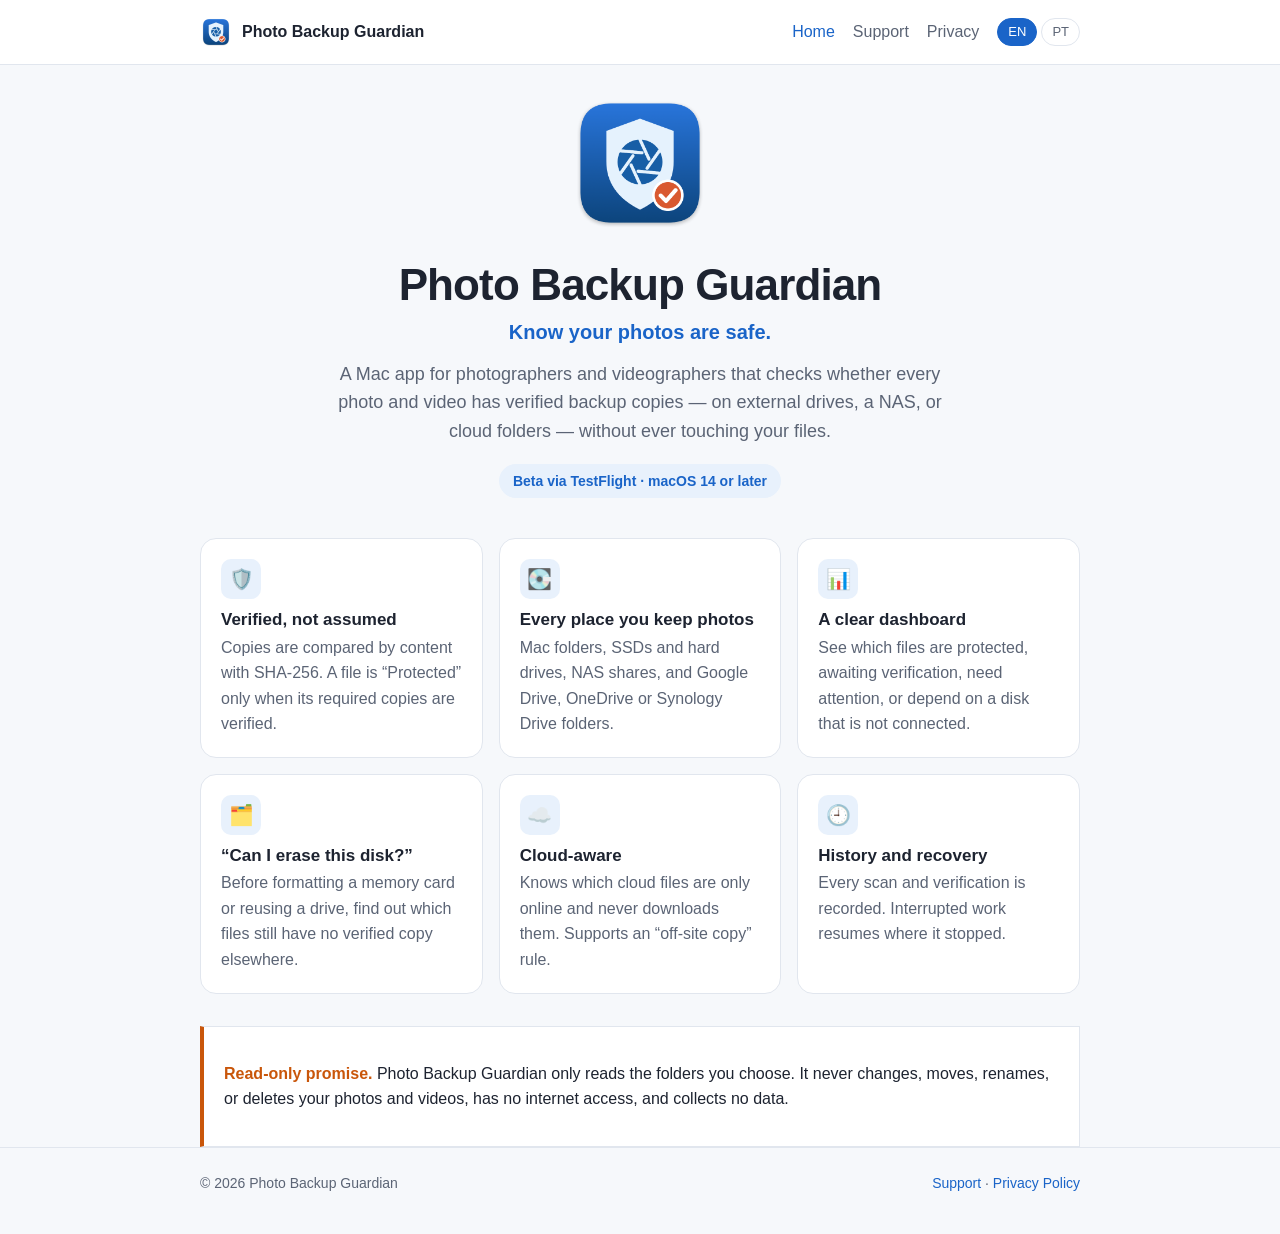
==== index.html @ a527421f "Add files via upload" ====
<!doctype html>
<html lang="en">
<head>
  <meta charset="utf-8">
  <meta name="viewport" content="width=device-width, initial-scale=1">
  <title>Photo Backup Guardian — Know your photos are safe</title>
  <meta name="description" content="A Mac app for photographers that checks whether every photo and video has verified backup copies. Read-only, private, no account.">
  <link rel="icon" type="image/png" href="favicon.png">
  <link rel="stylesheet" href="style.css">
  <script src="lang.js" defer></script>
</head>
<body>
  <header class="top">
    <div class="wrap nav">
      <a class="brand" href="index.html"><img src="icon.png" alt="">Photo Backup Guardian</a>
      <a class="link active" href="index.html"><span lang="en">Home</span><span lang="pt-BR">Início</span></a>
      <a class="link" href="support.html"><span lang="en">Support</span><span lang="pt-BR">Suporte</span></a>
      <a class="link" href="privacy.html"><span lang="en">Privacy</span><span lang="pt-BR">Privacidade</span></a>
      <div class="lang" aria-label="Language / Idioma">
        <button type="button" data-set-lang="en" aria-pressed="false">EN</button>
        <button type="button" data-set-lang="pt" aria-pressed="false">PT</button>
      </div>
    </div>
  </header>

  <main class="wrap">
    <section class="hero">
      <img src="icon.png" alt="Photo Backup Guardian icon">
      <h1>Photo Backup Guardian</h1>
      <p class="tagline" lang="en">Know your photos are safe.</p>
      <p class="tagline" lang="pt-BR">Saiba que suas fotos estão seguras.</p>
      <p class="lead" lang="en">A Mac app for photographers and videographers that checks whether every photo and video has verified backup copies — on external drives, a NAS, or cloud folders — without ever touching your files.</p>
      <p class="lead" lang="pt-BR">Um app para Mac, feito para fotógrafos e videomakers, que confere se cada foto e vídeo tem cópias de segurança verificadas — em discos externos, num NAS ou em pastas de nuvem — sem nunca mexer nos seus arquivos.</p>
      <span class="badge" lang="en">Beta via TestFlight · macOS 14 or later</span>
      <span class="badge" lang="pt-BR">Beta via TestFlight · macOS 14 ou mais recente</span>
    </section>

    <div class="grid">
      <div class="card">
        <div class="icon" aria-hidden="true">🛡️</div>
        <h3 lang="en">Verified, not assumed</h3>
        <h3 lang="pt-BR">Verificado, não suposto</h3>
        <p lang="en">Copies are compared by content with SHA-256. A file is “Protected” only when its required copies are verified.</p>
        <p lang="pt-BR">As cópias são comparadas pelo conteúdo, com SHA-256. Um arquivo só fica “Protegido” quando as cópias exigidas foram verificadas.</p>
      </div>
      <div class="card">
        <div class="icon" aria-hidden="true">💽</div>
        <h3 lang="en">Every place you keep photos</h3>
        <h3 lang="pt-BR">Todos os lugares das suas fotos</h3>
        <p lang="en">Mac folders, SSDs and hard drives, NAS shares, and Google Drive, OneDrive or Synology Drive folders.</p>
        <p lang="pt-BR">Pastas do Mac, SSDs e HDs, compartilhamentos de NAS e pastas do Google Drive, OneDrive ou Synology Drive.</p>
      </div>
      <div class="card">
        <div class="icon" aria-hidden="true">📊</div>
        <h3 lang="en">A clear dashboard</h3>
        <h3 lang="pt-BR">Um painel claro</h3>
        <p lang="en">See which files are protected, awaiting verification, need attention, or depend on a disk that is not connected.</p>
        <p lang="pt-BR">Veja quais arquivos estão protegidos, aguardando verificação, pedindo atenção ou dependendo de um disco desconectado.</p>
      </div>
      <div class="card">
        <div class="icon" aria-hidden="true">🗂️</div>
        <h3 lang="en">“Can I erase this disk?”</h3>
        <h3 lang="pt-BR">“Posso apagar este disco?”</h3>
        <p lang="en">Before formatting a memory card or reusing a drive, find out which files still have no verified copy elsewhere.</p>
        <p lang="pt-BR">Antes de formatar um cartão ou reaproveitar um disco, descubra quais arquivos ainda não têm cópia verificada em outro lugar.</p>
      </div>
      <div class="card">
        <div class="icon" aria-hidden="true">☁️</div>
        <h3 lang="en">Cloud-aware</h3>
        <h3 lang="pt-BR">Atento à nuvem</h3>
        <p lang="en">Knows which cloud files are only online and never downloads them. Supports an “off-site copy” rule.</p>
        <p lang="pt-BR">Sabe quais arquivos da nuvem estão só online e nunca os baixa. Suporta a regra de “cópia fora de casa”.</p>
      </div>
      <div class="card">
        <div class="icon" aria-hidden="true">🕘</div>
        <h3 lang="en">History and recovery</h3>
        <h3 lang="pt-BR">Histórico e recuperação</h3>
        <p lang="en">Every scan and verification is recorded. Interrupted work resumes where it stopped.</p>
        <p lang="pt-BR">Cada scan e verificação fica registrado. O que foi interrompido continua de onde parou.</p>
      </div>
    </div>

    <div class="promise">
      <p lang="en"><strong>Read-only promise.</strong> Photo Backup Guardian only reads the folders you choose. It never changes, moves, renames, or deletes your photos and videos, has no internet access, and collects no data.</p>
      <p lang="pt-BR"><strong>Promessa de somente leitura.</strong> O Photo Backup Guardian só lê as pastas que você escolhe. Ele nunca altera, move, renomeia ou apaga suas fotos e vídeos, não tem acesso à internet e não coleta dados.</p>
    </div>
  </main>

  <footer>
    <div class="wrap">
      <span>© 2026 Photo Backup Guardian</span>
      <span><a href="support.html"><span lang="en">Support</span><span lang="pt-BR">Suporte</span></a> · <a href="privacy.html"><span lang="en">Privacy Policy</span><span lang="pt-BR">Política de Privacidade</span></a></span>
    </div>
  </footer>
</body>
</html>
---- style.css ----
/* Photo Backup Guardian — páginas públicas (GitHub Pages). Azul principal, laranja para destaque. */
:root {
  --blue: #1a64c8;
  --blue-dark: #0c447c;
  --orange: #c9560a;
  --bg: #f6f8fb;
  --surface: #ffffff;
  --text: #1d2330;
  --muted: #5b6475;
  --border: #e1e6ee;
  --tint: #e8f1fc;
}
@media (prefers-color-scheme: dark) {
  :root {
    --blue: #4c9af0;
    --blue-dark: #9cc6f7;
    --orange: #f5964a;
    --bg: #12161d;
    --surface: #1b212b;
    --text: #e8ecf2;
    --muted: #9aa4b5;
    --border: #2b3340;
    --tint: #1d2c40;
  }
}
* { box-sizing: border-box; }
html { -webkit-text-size-adjust: 100%; }
body {
  margin: 0;
  font-family: -apple-system, BlinkMacSystemFont, "SF Pro Text", "Helvetica Neue", Arial, sans-serif;
  background: var(--bg);
  color: var(--text);
  line-height: 1.6;
}
a { color: var(--blue); text-decoration: none; }
a:hover { text-decoration: underline; }

header.top {
  background: var(--surface);
  border-bottom: 1px solid var(--border);
}
.wrap { max-width: 920px; margin: 0 auto; padding: 0 20px; }
.nav { display: flex; align-items: center; gap: 18px; min-height: 64px; flex-wrap: wrap; }
.brand { display: flex; align-items: center; gap: 10px; font-weight: 700; color: var(--text); margin-right: auto; }
.brand img { width: 32px; height: 32px; }
.nav a.link { color: var(--muted); font-weight: 500; }
.nav a.link.active { color: var(--blue); }
.lang { display: flex; gap: 4px; }
.lang button {
  border: 1px solid var(--border); background: var(--surface); color: var(--muted);
  border-radius: 999px; padding: 3px 10px; font: inherit; font-size: 13px; cursor: pointer;
}
.lang button[aria-pressed="true"] { background: var(--blue); border-color: var(--blue); color: #fff; }

main { padding: 40px 0 56px; }
.hero { text-align: center; padding: 24px 0 8px; }
.hero img { width: 148px; height: 148px; }
.hero h1 { font-size: clamp(30px, 5vw, 44px); margin: 12px 0 4px; letter-spacing: -0.02em; }
.tagline { color: var(--blue); font-size: 20px; font-weight: 600; margin: 0 0 12px; }
.lead { color: var(--muted); font-size: 18px; max-width: 640px; margin: 0 auto; }
.badge {
  display: inline-block; margin-top: 18px; padding: 6px 14px; border-radius: 999px;
  background: var(--tint); color: var(--blue); font-weight: 600; font-size: 14px;
}

h1, h2, h3 { line-height: 1.25; }
h1.page { font-size: 34px; margin: 0 0 6px; letter-spacing: -0.01em; }
.updated { color: var(--muted); margin: 0 0 28px; }
h2 { font-size: 22px; margin: 36px 0 10px; }
h3 { font-size: 17px; margin: 0 0 4px; }

.grid { display: grid; grid-template-columns: repeat(auto-fit, minmax(240px, 1fr)); gap: 16px; margin-top: 32px; }
.card {
  background: var(--surface); border: 1px solid var(--border); border-radius: 16px; padding: 20px;
}
.card .icon {
  width: 40px; height: 40px; border-radius: 10px; background: var(--tint); color: var(--blue);
  display: flex; align-items: center; justify-content: center; font-size: 20px; margin-bottom: 10px;
}
.card p { margin: 0; color: var(--muted); }

.promise {
  margin-top: 32px; background: var(--surface); border: 1px solid var(--border); border-left: 4px solid var(--orange);
  border-radius: 0; padding: 18px 20px;
}
.promise strong { color: var(--orange); }

.faq details {
  background: var(--surface); border: 1px solid var(--border); border-radius: 12px;
  padding: 14px 18px; margin: 10px 0;
}
.faq summary { cursor: pointer; font-weight: 600; }
.faq details p { color: var(--muted); margin: 10px 0 0; }

.content ul { padding-left: 20px; }
.content li { margin: 6px 0; }
.content p, .content li { color: var(--text); }
.note { color: var(--muted); font-size: 15px; }
.contact {
  background: var(--tint); border-radius: 16px; padding: 20px; margin-top: 24px;
}
code { background: var(--tint); padding: 1px 6px; border-radius: 6px; font-size: 0.92em; }

footer {
  border-top: 1px solid var(--border); color: var(--muted); font-size: 14px; padding: 24px 0 40px;
}
footer .wrap { display: flex; gap: 16px; flex-wrap: wrap; justify-content: space-between; }

/* Idioma: sem JavaScript, os dois aparecem; com JavaScript, só o escolhido. */
body.lang-en [lang="pt-BR"], body.lang-pt [lang="en"] { display: none !important; }
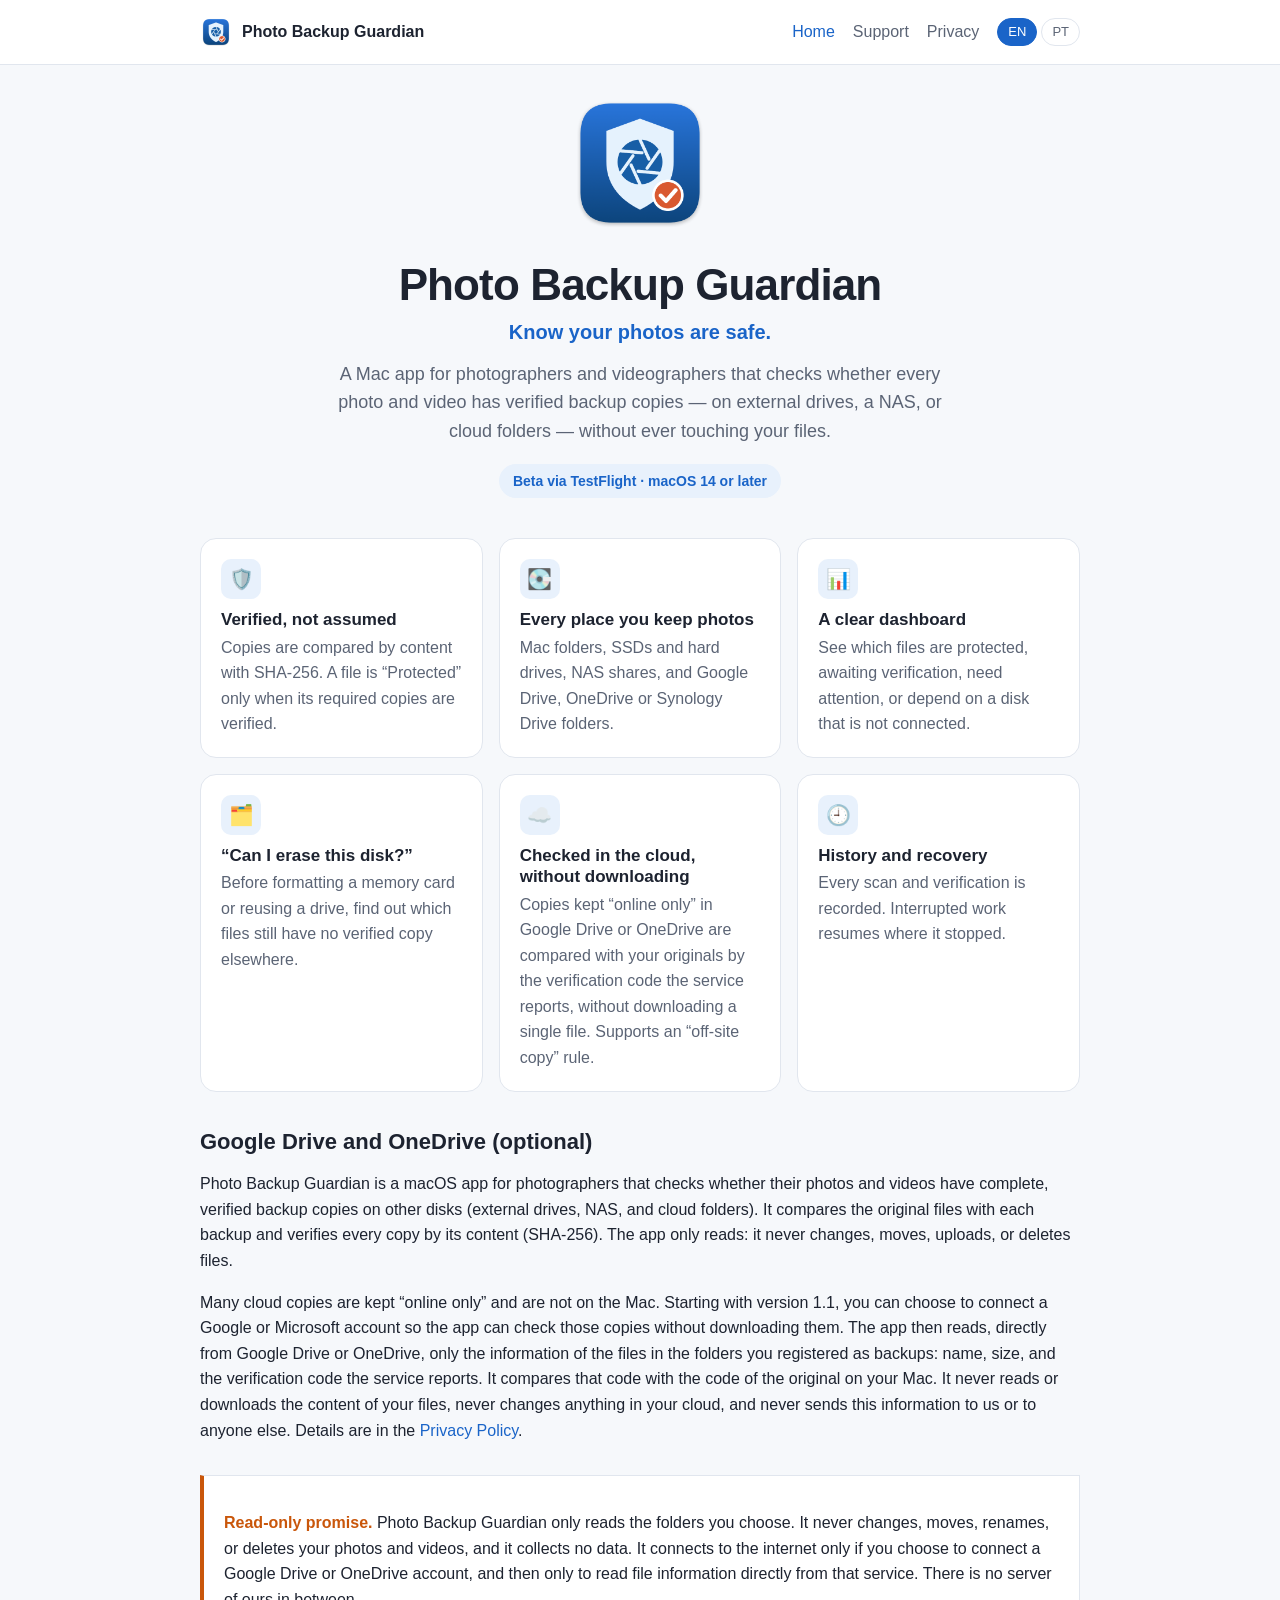
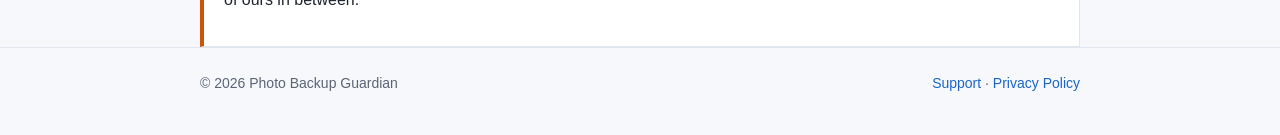
==== commit 74478ccf: "Add files via upload" ====
--- a/index.html
+++ b/index.html
@@ -4,7 +4,7 @@
   <meta charset="utf-8">
   <meta name="viewport" content="width=device-width, initial-scale=1">
   <title>Photo Backup Guardian — Know your photos are safe</title>
-  <meta name="description" content="A Mac app for photographers that checks whether every photo and video has verified backup copies. Read-only, private, no account.">
+  <meta name="description" content="A Mac app for photographers that checks whether every photo and video has verified backup copies on external drives, NAS, and cloud folders. Read-only and private.">
   <link rel="icon" type="image/png" href="favicon.png">
   <link rel="stylesheet" href="style.css">
   <script src="lang.js" defer></script>
@@ -66,10 +66,10 @@
       </div>
       <div class="card">
         <div class="icon" aria-hidden="true">☁️</div>
-        <h3 lang="en">Cloud-aware</h3>
-        <h3 lang="pt-BR">Atento à nuvem</h3>
-        <p lang="en">Knows which cloud files are only online and never downloads them. Supports an “off-site copy” rule.</p>
-        <p lang="pt-BR">Sabe quais arquivos da nuvem estão só online e nunca os baixa. Suporta a regra de “cópia fora de casa”.</p>
+        <h3 lang="en">Checked in the cloud, without downloading</h3>
+        <h3 lang="pt-BR">Conferido pela nuvem, sem baixar</h3>
+        <p lang="en">Copies kept “online only” in Google Drive or OneDrive are compared with your originals by the verification code the service reports, without downloading a single file. Supports an “off-site copy” rule.</p>
+        <p lang="pt-BR">Cópias “só online” no Google Drive ou no OneDrive são comparadas com os originais pelo código de verificação informado pelo serviço, sem baixar nenhum arquivo. Suporta a regra de “cópia fora de casa”.</p>
       </div>
       <div class="card">
         <div class="icon" aria-hidden="true">🕘</div>
@@ -80,9 +80,18 @@
       </div>
     </div>
 
+    <section class="about">
+      <h2 lang="en">Google Drive and OneDrive (optional)</h2>
+      <h2 lang="pt-BR">Google Drive e OneDrive (opcional)</h2>
+      <p lang="en">Photo Backup Guardian is a macOS app for photographers that checks whether their photos and videos have complete, verified backup copies on other disks (external drives, NAS, and cloud folders). It compares the original files with each backup and verifies every copy by its content (SHA-256). The app only reads: it never changes, moves, uploads, or deletes files.</p>
+      <p lang="pt-BR">O Photo Backup Guardian é um app para macOS, feito para fotógrafos, que confere se as fotos e os vídeos têm cópias de segurança completas e verificadas em outros discos (discos externos, NAS e pastas de nuvem). Ele compara os arquivos originais com cada cópia e verifica cada cópia pelo conteúdo (SHA-256). O app só lê: nunca altera, move, envia ou apaga arquivos.</p>
+      <p lang="en">Many cloud copies are kept “online only” and are not on the Mac. Starting with version 1.1, you can choose to connect a Google or Microsoft account so the app can check those copies without downloading them. The app then reads, directly from Google Drive or OneDrive, only the information of the files in the folders you registered as backups: name, size, and the verification code the service reports. It compares that code with the code of the original on your Mac. It never reads or downloads the content of your files, never changes anything in your cloud, and never sends this information to us or to anyone else. Details are in the <a href="privacy.html">Privacy Policy</a>.</p>
+      <p lang="pt-BR">Muitas cópias na nuvem ficam “só online” e não estão no Mac. A partir da versão 1.1, você pode escolher conectar uma conta Google ou Microsoft para o app conferir essas cópias sem baixá-las. O app então lê, direto do Google Drive ou do OneDrive, só as informações dos arquivos das pastas que você cadastrou como cópias: nome, tamanho e o código de verificação informado pelo serviço. Ele compara esse código com o do original no seu Mac. Nunca lê nem baixa o conteúdo dos seus arquivos, nunca altera nada na sua nuvem e nunca envia essas informações para nós nem para ninguém. Os detalhes estão na <a href="privacy.html">Política de Privacidade</a>.</p>
+    </section>
+
     <div class="promise">
-      <p lang="en"><strong>Read-only promise.</strong> Photo Backup Guardian only reads the folders you choose. It never changes, moves, renames, or deletes your photos and videos, has no internet access, and collects no data.</p>
-      <p lang="pt-BR"><strong>Promessa de somente leitura.</strong> O Photo Backup Guardian só lê as pastas que você escolhe. Ele nunca altera, move, renomeia ou apaga suas fotos e vídeos, não tem acesso à internet e não coleta dados.</p>
+      <p lang="en"><strong>Read-only promise.</strong> Photo Backup Guardian only reads the folders you choose. It never changes, moves, renames, or deletes your photos and videos, and it collects no data. It connects to the internet only if you choose to connect a Google Drive or OneDrive account, and then only to read file information directly from that service. There is no server of ours in between.</p>
+      <p lang="pt-BR"><strong>Promessa de somente leitura.</strong> O Photo Backup Guardian só lê as pastas que você escolhe. Ele nunca altera, move, renomeia ou apaga suas fotos e vídeos, e não coleta dados. Ele só se conecta à internet se você escolher conectar uma conta do Google Drive ou do OneDrive, e apenas para ler as informações dos arquivos direto desse serviço. Não existe nenhum servidor nosso no meio.</p>
     </div>
   </main>
 
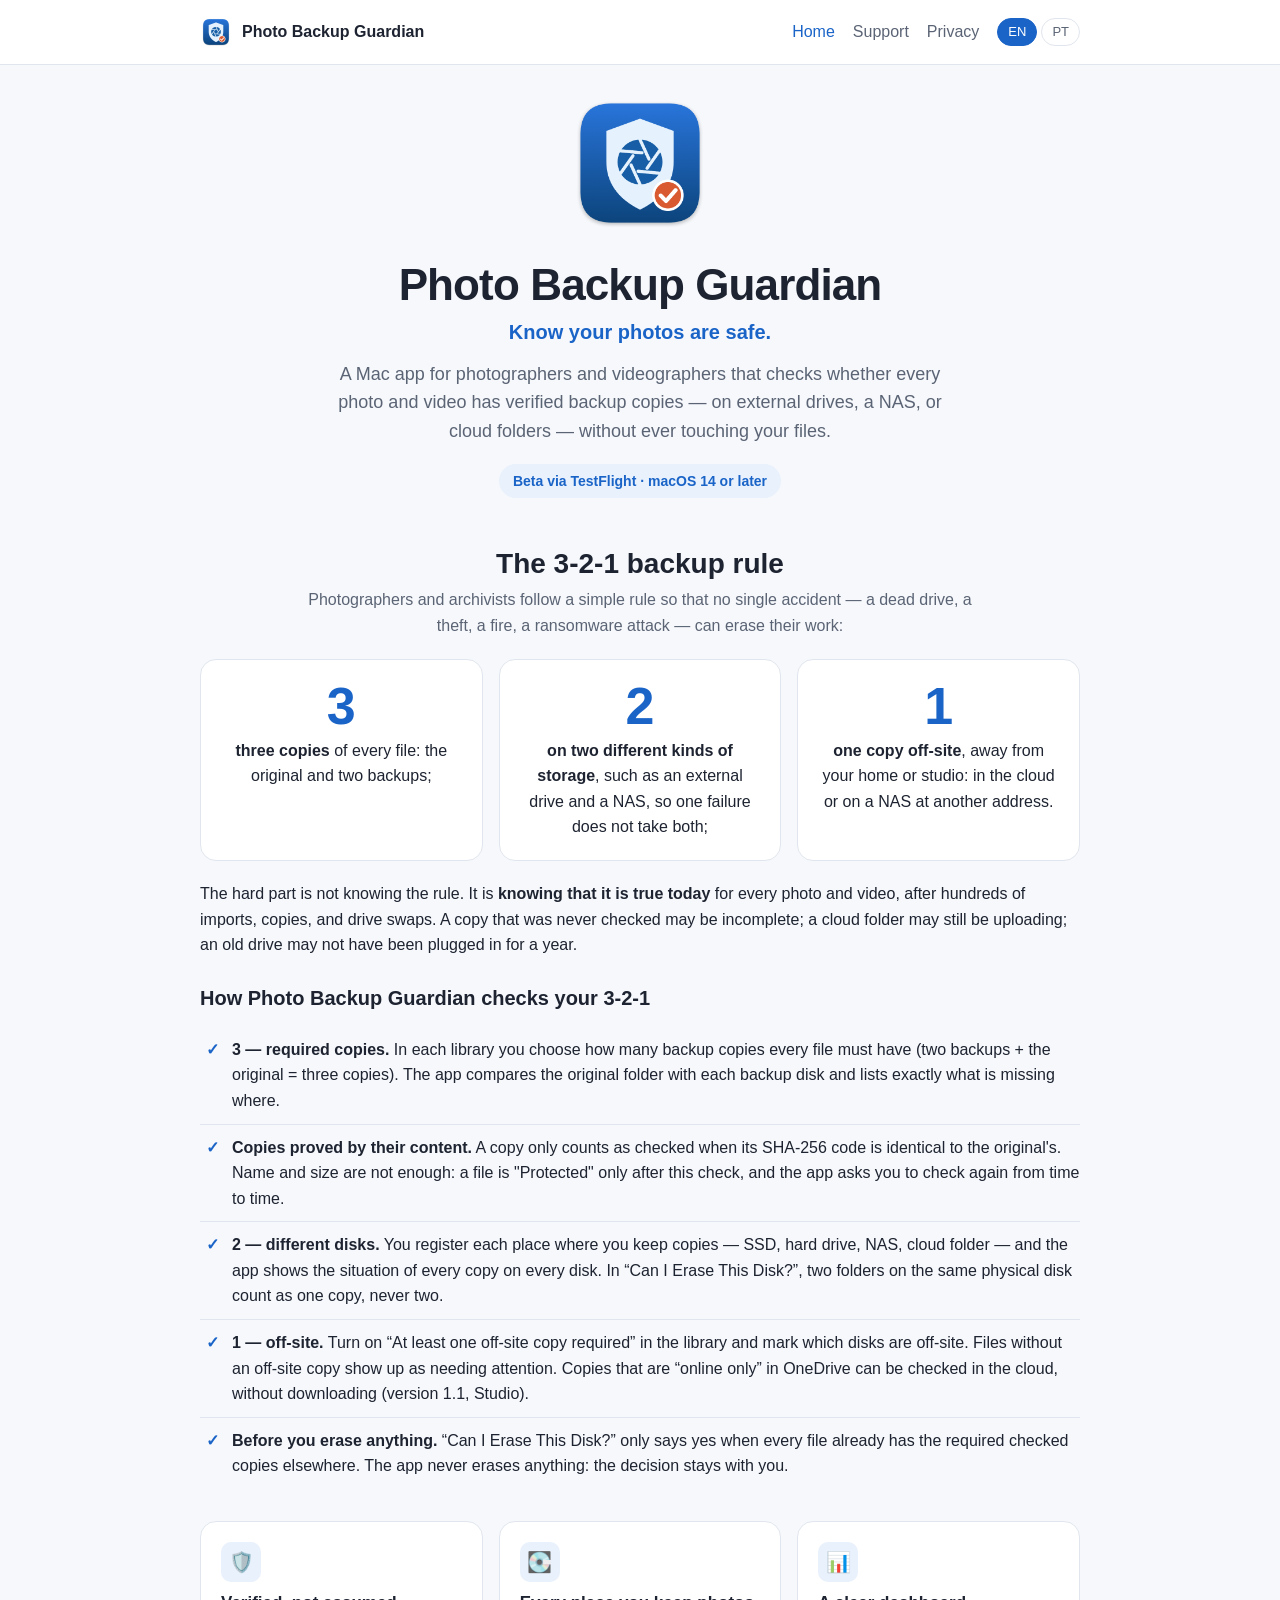
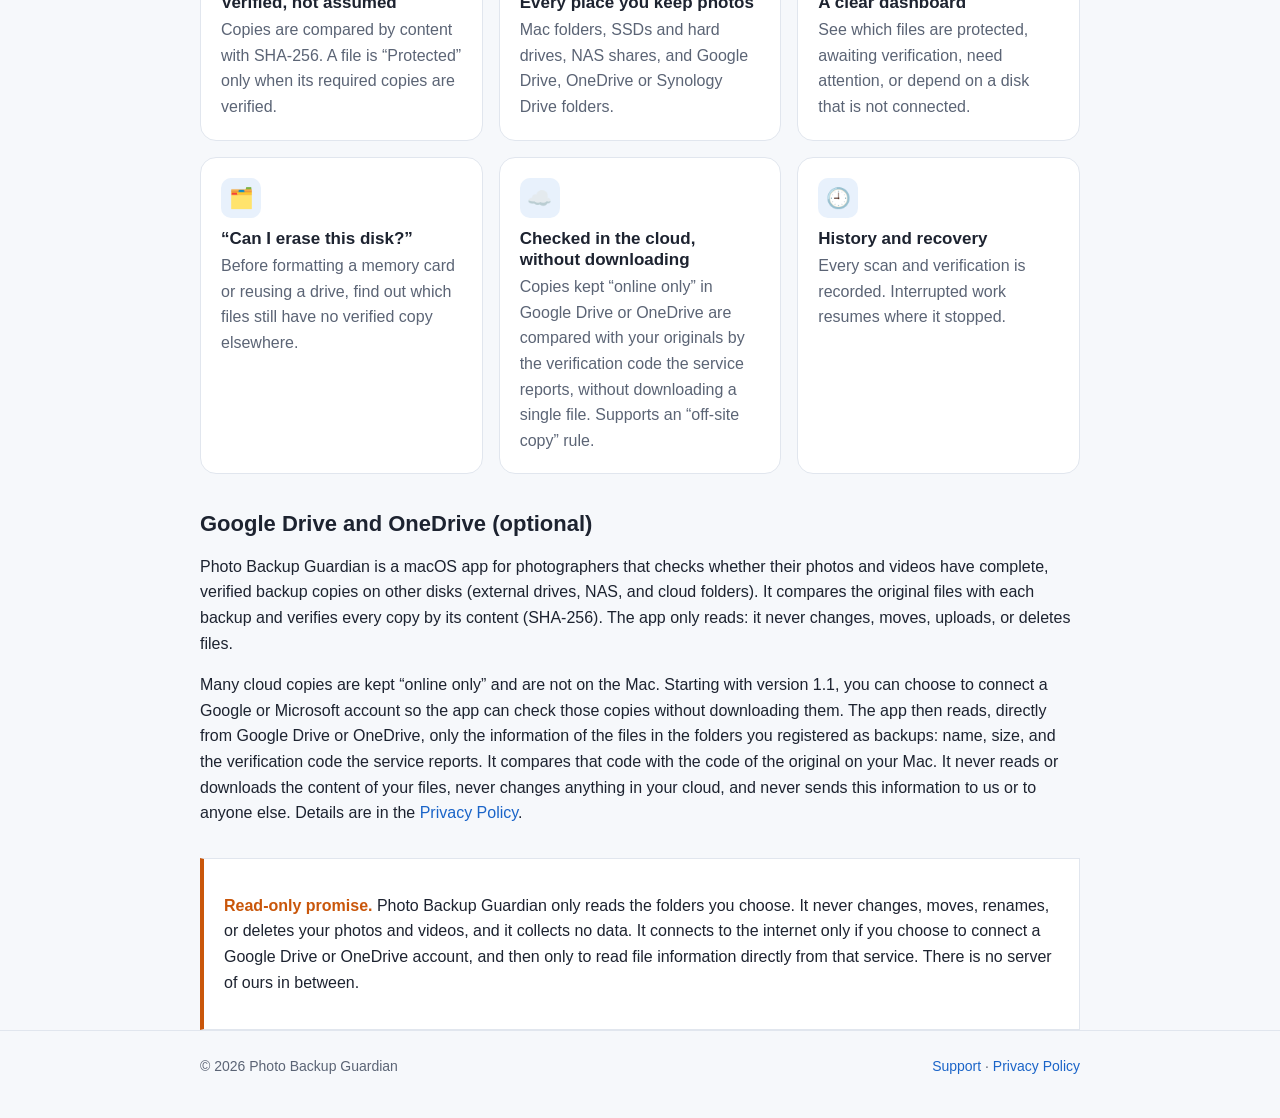
==== commit 7e77a11b: "Add files via upload" ====
--- a/index.html
+++ b/index.html
@@ -33,6 +33,49 @@
       <p class="lead" lang="pt-BR">Um app para Mac, feito para fotógrafos e videomakers, que confere se cada foto e vídeo tem cópias de segurança verificadas — em discos externos, num NAS ou em pastas de nuvem — sem nunca mexer nos seus arquivos.</p>
       <span class="badge" lang="en">Beta via TestFlight · macOS 14 or later</span>
       <span class="badge" lang="pt-BR">Beta via TestFlight · macOS 14 ou mais recente</span>
+    </section>
+
+    <section class="rule">
+      <h2 lang="en">The 3-2-1 backup rule</h2>
+      <h2 lang="pt-BR">A regra de backup 3-2-1</h2>
+      <p class="intro" lang="en">Photographers and archivists follow a simple rule so that no single accident — a dead drive, a theft, a fire, a ransomware attack — can erase their work:</p>
+      <p class="intro" lang="pt-BR">Fotógrafos e arquivistas seguem uma regra simples para que nenhum acidente sozinho — um disco que pifa, um roubo, um incêndio, um ataque de vírus — apague o trabalho:</p>
+      <div class="rule-grid">
+        <div class="rule-item">
+          <div class="rule-number">3</div>
+          <p lang="en"><strong>three copies</strong> of every file: the original and two backups;</p>
+          <p lang="pt-BR"><strong>três cópias</strong> de cada arquivo: o original e dois backups;</p>
+        </div>
+        <div class="rule-item">
+          <div class="rule-number">2</div>
+          <p lang="en"><strong>on two different kinds of storage</strong>, such as an external drive and a NAS, so one failure does not take both;</p>
+          <p lang="pt-BR"><strong>em dois tipos diferentes de armazenamento</strong>, como um disco externo e um NAS, para uma falha não levar as duas;</p>
+        </div>
+        <div class="rule-item">
+          <div class="rule-number">1</div>
+          <p lang="en"><strong>one copy off-site</strong>, away from your home or studio: in the cloud or on a NAS at another address.</p>
+          <p lang="pt-BR"><strong>uma cópia fora de casa</strong>, longe da sua casa ou do estúdio: na nuvem ou num NAS em outro endereço.</p>
+        </div>
+      </div>
+      <p lang="en">The hard part is not knowing the rule. It is <strong>knowing that it is true today</strong> for every photo and video, after hundreds of imports, copies, and drive swaps. A copy that was never checked may be incomplete; a cloud folder may still be uploading; an old drive may not have been plugged in for a year.</p>
+      <p lang="pt-BR">O difícil não é conhecer a regra. É <strong>saber que ela vale hoje</strong> para cada foto e vídeo, depois de centenas de importações, cópias e trocas de disco. Uma cópia nunca conferida pode estar incompleta; uma pasta de nuvem pode ainda estar enviando; um disco antigo pode estar há um ano sem ser conectado.</p>
+
+      <h3 lang="en">How Photo Backup Guardian checks your 3-2-1</h3>
+      <h3 lang="pt-BR">Como o Photo Backup Guardian confere o seu 3-2-1</h3>
+      <ul class="checklist" lang="en">
+        <li><strong>3 — required copies.</strong> In each library you choose how many backup copies every file must have (two backups + the original = three copies). The app compares the original folder with each backup disk and lists exactly what is missing where.</li>
+        <li><strong>Copies proved by their content.</strong> A copy only counts as checked when its SHA-256 code is identical to the original's. Name and size are not enough: a file is "Protected" only after this check, and the app asks you to check again from time to time.</li>
+        <li><strong>2 — different disks.</strong> You register each place where you keep copies — SSD, hard drive, NAS, cloud folder — and the app shows the situation of every copy on every disk. In “Can I Erase This Disk?”, two folders on the same physical disk count as one copy, never two.</li>
+        <li><strong>1 — off-site.</strong> Turn on “At least one off-site copy required” in the library and mark which disks are off-site. Files without an off-site copy show up as needing attention. Copies that are “online only” in OneDrive can be checked in the cloud, without downloading (version 1.1, Studio).</li>
+        <li><strong>Before you erase anything.</strong> “Can I Erase This Disk?” only says yes when every file already has the required checked copies elsewhere. The app never erases anything: the decision stays with you.</li>
+      </ul>
+      <ul class="checklist" lang="pt-BR">
+        <li><strong>3 — cópias exigidas.</strong> Em cada biblioteca você escolhe quantas cópias de segurança cada arquivo precisa ter (dois backups + o original = três cópias). O app compara a pasta dos originais com cada disco de backup e mostra exatamente o que falta em cada lugar.</li>
+        <li><strong>Cópias comprovadas pelo conteúdo.</strong> Uma cópia só conta como conferida quando o código SHA-256 dela é idêntico ao do original. Nome e tamanho não bastam: um arquivo só fica “Protegido” depois dessa conferência, e o app pede para conferir de novo de tempos em tempos.</li>
+        <li><strong>2 — discos diferentes.</strong> Você cadastra cada lugar onde guarda cópias — SSD, HD, NAS, pasta de nuvem — e o app mostra a situação de cada cópia em cada disco. No “Posso apagar este disco?”, duas pastas no mesmo disco físico contam como uma cópia, nunca duas.</li>
+        <li><strong>1 — fora de casa.</strong> Ligue “Exigir pelo menos uma cópia fora de casa” na biblioteca e marque quais discos ficam fora de casa. Arquivos sem cópia fora de casa aparecem como pendência. Cópias “só online” no OneDrive podem ser conferidas pela nuvem, sem baixar (versão 1.1, Studio).</li>
+        <li><strong>Antes de apagar qualquer coisa.</strong> O “Posso apagar este disco?” só diz sim quando cada arquivo já tem as cópias conferidas exigidas em outros lugares. O app nunca apaga nada: a decisão continua sua.</li>
+      </ul>
     </section>
 
     <div class="grid">
--- a/style.css
+++ b/style.css
@@ -108,3 +108,23 @@
 
 /* Idioma: sem JavaScript, os dois aparecem; com JavaScript, só o escolhido. */
 body.lang-en [lang="pt-BR"], body.lang-pt [lang="en"] { display: none !important; }
+
+/* Regra 3-2-1 na página inicial */
+.rule { margin-top: 40px; }
+.rule h2 { text-align: center; font-size: 28px; margin-bottom: 6px; }
+.rule .intro { text-align: center; color: var(--muted); max-width: 680px; margin: 0 auto 20px; }
+.rule h3 { margin-top: 28px; font-size: 20px; }
+.rule-grid { display: grid; grid-template-columns: repeat(auto-fit, minmax(220px, 1fr)); gap: 16px; margin-bottom: 20px; }
+.rule-item {
+  background: var(--surface); border: 1px solid var(--border); border-radius: 16px; padding: 20px; text-align: center;
+}
+.rule-item p { margin: 6px 0 0; }
+.rule-number { font-size: 52px; font-weight: 800; line-height: 1; color: var(--blue); }
+.checklist { padding-left: 0; list-style: none; }
+.checklist li {
+  position: relative; padding: 10px 0 10px 32px; border-bottom: 1px solid var(--border);
+}
+.checklist li:last-child { border-bottom: none; }
+.checklist li::before {
+  content: "✓"; position: absolute; left: 6px; top: 10px; color: var(--blue); font-weight: 700;
+}
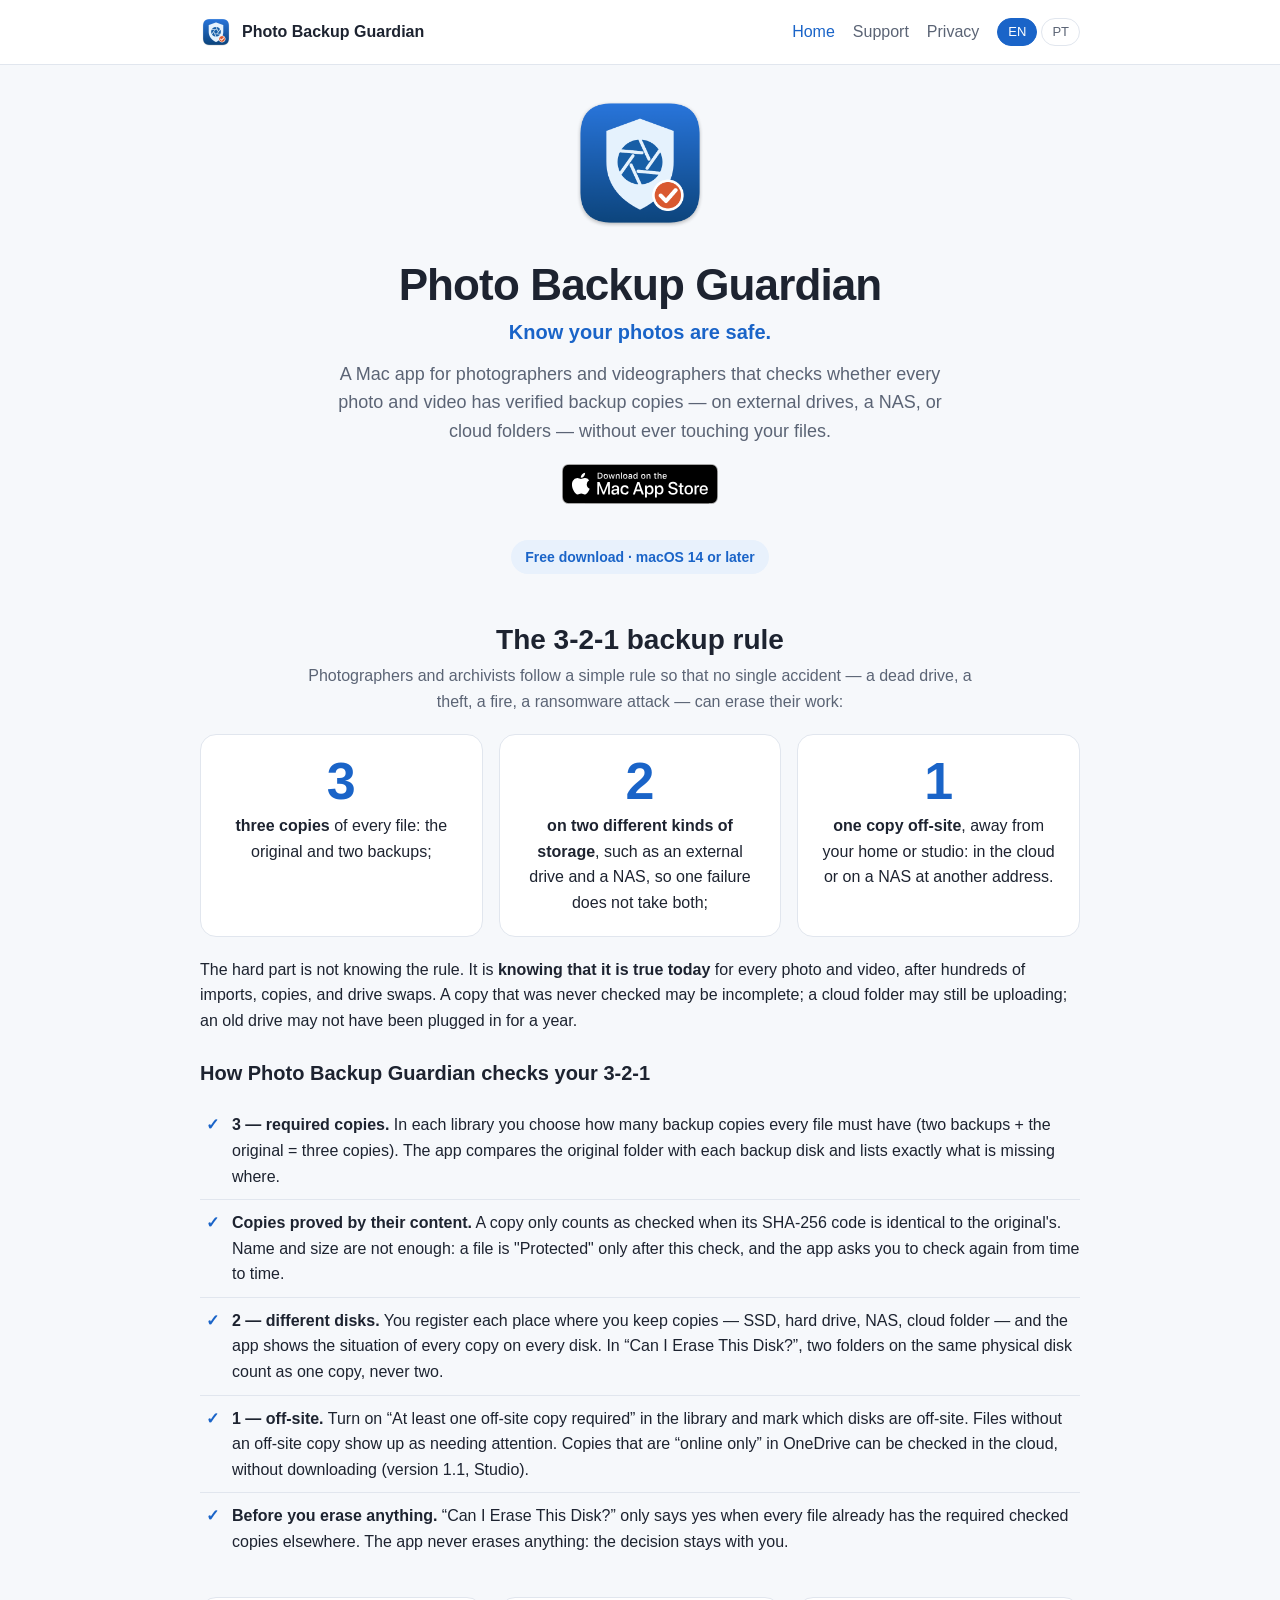
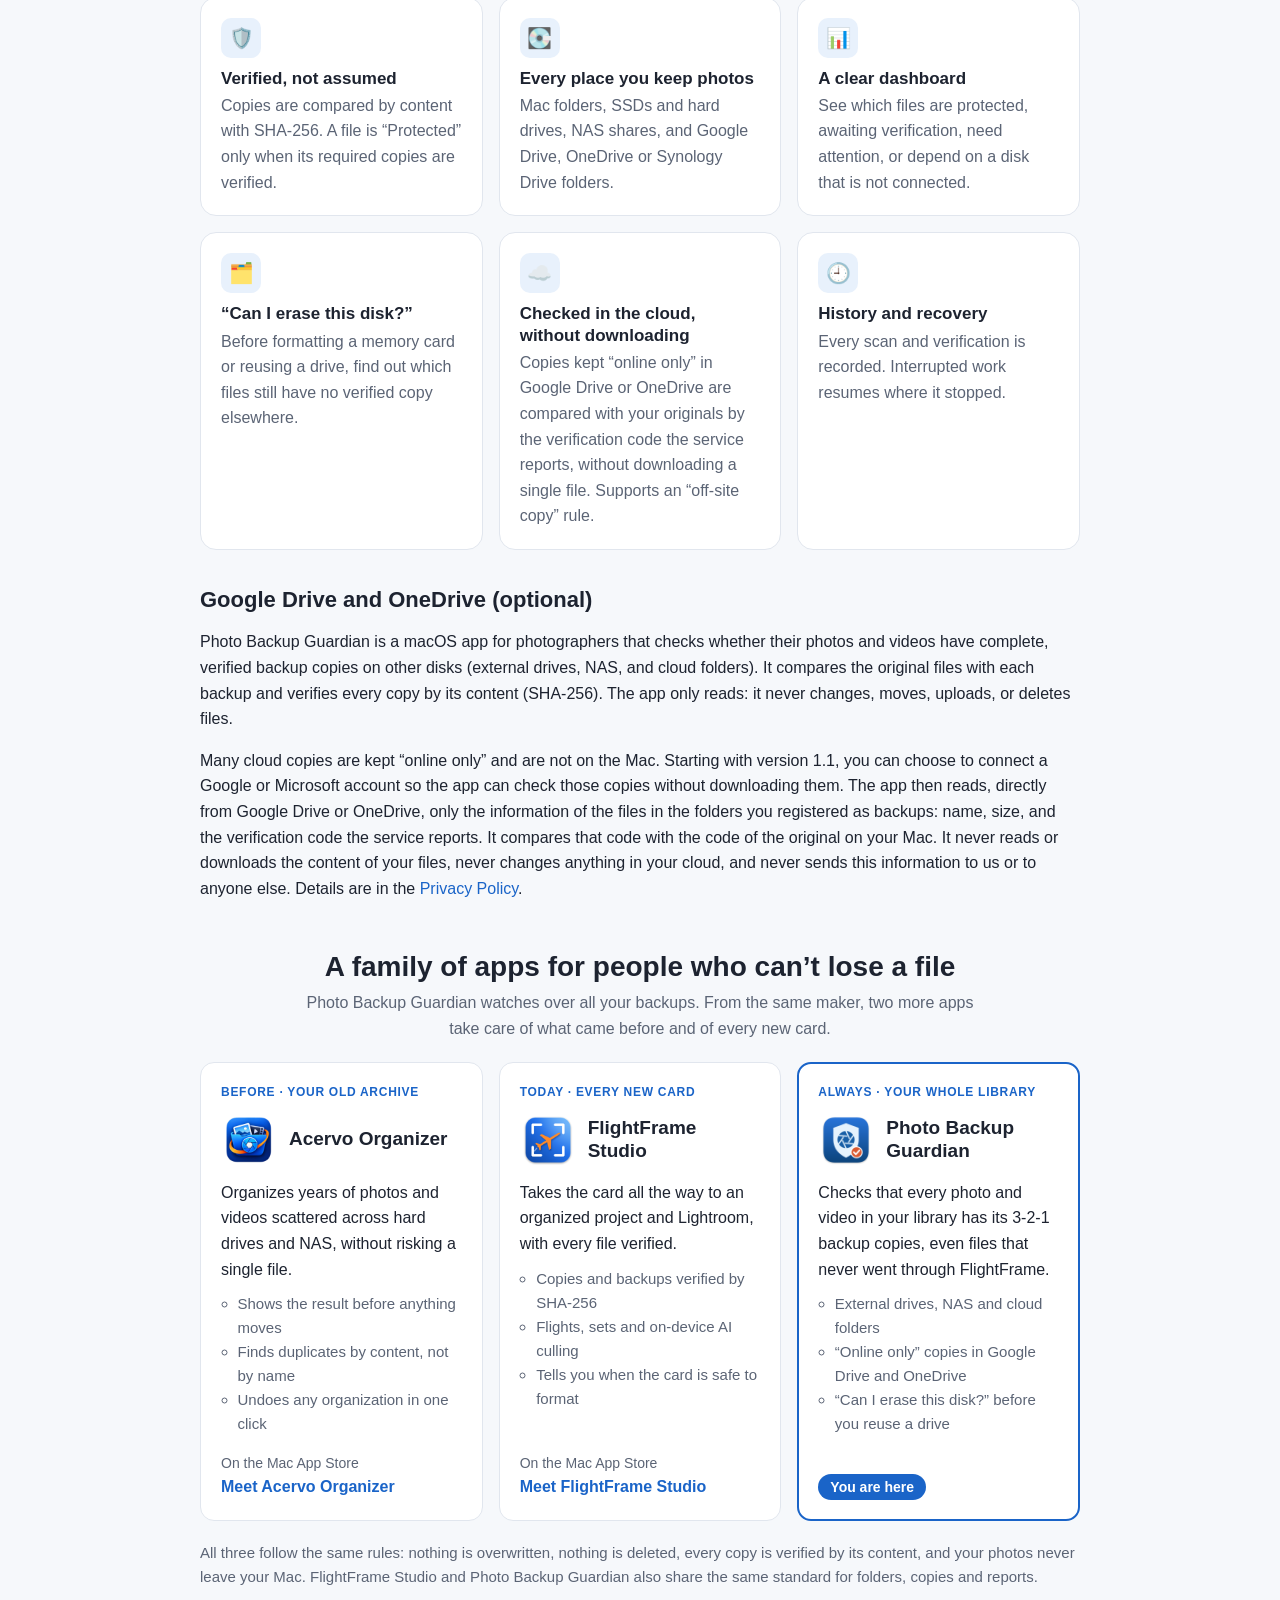
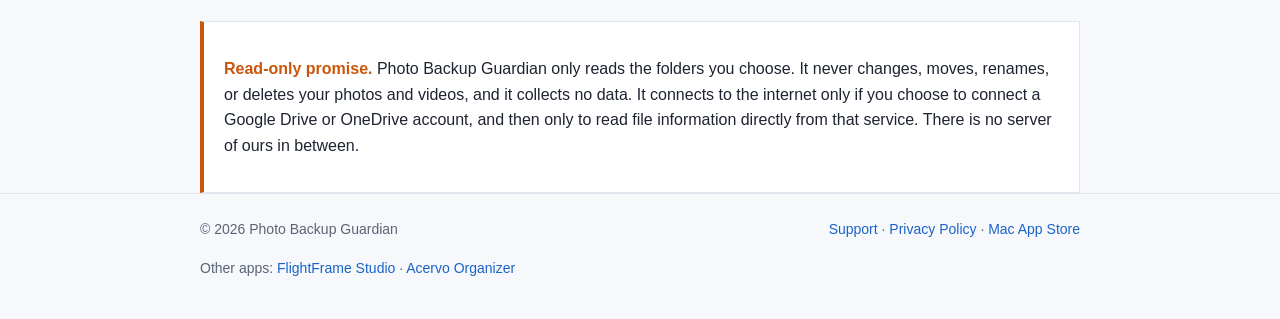
==== commit 29264e02: "Add files via upload" ====
--- a/index.html
+++ b/index.html
@@ -6,7 +6,7 @@
   <title>Photo Backup Guardian — Know your photos are safe</title>
   <meta name="description" content="A Mac app for photographers that checks whether every photo and video has verified backup copies on external drives, NAS, and cloud folders. Read-only and private.">
   <link rel="icon" type="image/png" href="favicon.png">
-  <link rel="stylesheet" href="style.css">
+  <link rel="stylesheet" href="style.css?v=2026-11-10">
   <script src="lang.js" defer></script>
 </head>
 <body>
@@ -31,8 +31,12 @@
       <p class="tagline" lang="pt-BR">Saiba que suas fotos estão seguras.</p>
       <p class="lead" lang="en">A Mac app for photographers and videographers that checks whether every photo and video has verified backup copies — on external drives, a NAS, or cloud folders — without ever touching your files.</p>
       <p class="lead" lang="pt-BR">Um app para Mac, feito para fotógrafos e videomakers, que confere se cada foto e vídeo tem cópias de segurança verificadas — em discos externos, num NAS ou em pastas de nuvem — sem nunca mexer nos seus arquivos.</p>
-      <span class="badge" lang="en">Beta via TestFlight · macOS 14 or later</span>
-      <span class="badge" lang="pt-BR">Beta via TestFlight · macOS 14 ou mais recente</span>
+      <p class="store">
+        <a href="https://apps.apple.com/app/id6824487886?mt=12" lang="en"><img src="badge-mac-app-store-en.svg" alt="Download on the Mac App Store" width="156" height="40"></a>
+        <a href="https://apps.apple.com/app/id6824487886?mt=12" lang="pt-BR"><img src="badge-mac-app-store-pt.svg" alt="Baixar na Mac App Store" width="156" height="40"></a>
+      </p>
+      <span class="badge" lang="en">Free download · macOS 14 or later</span>
+      <span class="badge" lang="pt-BR">Download grátis · macOS 14 ou mais recente</span>
     </section>
 
     <section class="rule">
@@ -132,6 +136,72 @@
       <p lang="pt-BR">Muitas cópias na nuvem ficam “só online” e não estão no Mac. A partir da versão 1.1, você pode escolher conectar uma conta Google ou Microsoft para o app conferir essas cópias sem baixá-las. O app então lê, direto do Google Drive ou do OneDrive, só as informações dos arquivos das pastas que você cadastrou como cópias: nome, tamanho e o código de verificação informado pelo serviço. Ele compara esse código com o do original no seu Mac. Nunca lê nem baixa o conteúdo dos seus arquivos, nunca altera nada na sua nuvem e nunca envia essas informações para nós nem para ninguém. Os detalhes estão na <a href="privacy.html">Política de Privacidade</a>.</p>
     </section>
 
+    <section class="family" id="apps">
+      <h2 lang="en">A family of apps for people who can’t lose a file</h2>
+      <h2 lang="pt-BR">Uma família de apps para quem não pode perder um arquivo</h2>
+      <p class="intro" lang="en">Photo Backup Guardian watches over all your backups. From the same maker, two more apps take care of what came before and of every new card.</p>
+      <p class="intro" lang="pt-BR">O Photo Backup Guardian vigia todos os seus backups. Do mesmo criador, mais dois apps cuidam do que veio antes e de cada cartão novo.</p>
+      <ol class="family-grid">
+      <li class="family-app">
+        <span class="family-when" lang="en">Before · your old archive</span>
+        <span class="family-when" lang="pt-BR">Antes · o acervo antigo</span>
+        <div class="family-head"><img src="app-acervo-organizer.png" alt="" width="56" height="56"><h3>Acervo Organizer</h3></div>
+        <p lang="en">Organizes years of photos and videos scattered across hard drives and NAS, without risking a single file.</p>
+        <p lang="pt-BR">Organiza anos de fotos e vídeos espalhados por HDs e NAS, sem arriscar nenhum arquivo.</p>
+        <ul>
+          <li lang="en">Shows the result before anything moves</li>
+          <li lang="pt-BR">Mostra o resultado antes de mover qualquer coisa</li>
+          <li lang="en">Finds duplicates by content, not by name</li>
+          <li lang="pt-BR">Encontra duplicatas pelo conteúdo, não pelo nome</li>
+          <li lang="en">Undoes any organization in one click</li>
+          <li lang="pt-BR">Desfaz qualquer organização com um clique</li>
+        </ul>
+        <span class="family-status" lang="en">On the Mac App Store</span>
+        <span class="family-status" lang="pt-BR">Na Mac App Store</span>
+        <a class="family-link" href="https://acervoorganizer.ravendronevideos.com.br/en/" lang="en">Meet Acervo Organizer</a>
+        <a class="family-link" href="https://acervoorganizer.ravendronevideos.com.br" lang="pt-BR">Conhecer o Acervo Organizer</a>
+      </li>
+      <li class="family-app">
+        <span class="family-when" lang="en">Today · every new card</span>
+        <span class="family-when" lang="pt-BR">Hoje · cada cartão novo</span>
+        <div class="family-head"><img src="app-flightframe.png" alt="" width="56" height="56"><h3>FlightFrame Studio</h3></div>
+        <p lang="en">Takes the card all the way to an organized project and Lightroom, with every file verified.</p>
+        <p lang="pt-BR">Leva o cartão até o projeto organizado e o Lightroom, com cada arquivo conferido.</p>
+        <ul>
+          <li lang="en">Copies and backups verified by SHA-256</li>
+          <li lang="pt-BR">Cópia e backup verificados pelo SHA-256</li>
+          <li lang="en">Flights, sets and on-device AI culling</li>
+          <li lang="pt-BR">Voos, sets e pré-seleção com IA no Mac</li>
+          <li lang="en">Tells you when the card is safe to format</li>
+          <li lang="pt-BR">Diz se o cartão já pode ser formatado</li>
+        </ul>
+        <span class="family-status" lang="en">On the Mac App Store</span>
+        <span class="family-status" lang="pt-BR">Na Mac App Store</span>
+        <a class="family-link" href="https://flightframe.ravendronevideos.com.br/en/" lang="en">Meet FlightFrame Studio</a>
+        <a class="family-link" href="https://flightframe.ravendronevideos.com.br" lang="pt-BR">Conhecer o FlightFrame Studio</a>
+      </li>
+      <li class="family-app here">
+        <span class="family-when" lang="en">Always · your whole library</span>
+        <span class="family-when" lang="pt-BR">Sempre · a biblioteca inteira</span>
+        <div class="family-head"><img src="icon.png" alt="" width="56" height="56"><h3>Photo Backup Guardian</h3></div>
+        <p lang="en">Checks that every photo and video in your library has its 3-2-1 backup copies, even files that never went through FlightFrame.</p>
+        <p lang="pt-BR">Confere se cada foto e cada vídeo da sua biblioteca tem as cópias da regra 3-2-1, mesmo o que nunca passou pelo FlightFrame.</p>
+        <ul>
+          <li lang="en">External drives, NAS and cloud folders</li>
+          <li lang="pt-BR">Discos externos, NAS e pastas na nuvem</li>
+          <li lang="en">“Online only” copies in Google Drive and OneDrive</li>
+          <li lang="pt-BR">Cópias “só online” no Google Drive e no OneDrive</li>
+          <li lang="en">“Can I erase this disk?” before you reuse a drive</li>
+          <li lang="pt-BR">“Posso apagar este disco?” antes de reaproveitar um HD</li>
+        </ul>
+        <span class="family-here" lang="en">You are here</span>
+        <span class="family-here" lang="pt-BR">Você está aqui</span>
+      </li>
+      </ol>
+      <p class="family-rules" lang="en">All three follow the same rules: nothing is overwritten, nothing is deleted, every copy is verified by its content, and your photos never leave your Mac. FlightFrame Studio and Photo Backup Guardian also share the same standard for folders, copies and reports.</p>
+      <p class="family-rules" lang="pt-BR">Os três seguem as mesmas regras: nada é sobrescrito, nada é apagado, cada cópia é conferida pelo conteúdo e suas fotos não saem do seu Mac. O FlightFrame Studio e o Photo Backup Guardian usam ainda o mesmo padrão de pastas, cópias e relatórios.</p>
+    </section>
+
     <div class="promise">
       <p lang="en"><strong>Read-only promise.</strong> Photo Backup Guardian only reads the folders you choose. It never changes, moves, renames, or deletes your photos and videos, and it collects no data. It connects to the internet only if you choose to connect a Google Drive or OneDrive account, and then only to read file information directly from that service. There is no server of ours in between.</p>
       <p lang="pt-BR"><strong>Promessa de somente leitura.</strong> O Photo Backup Guardian só lê as pastas que você escolhe. Ele nunca altera, move, renomeia ou apaga suas fotos e vídeos, e não coleta dados. Ele só se conecta à internet se você escolher conectar uma conta do Google Drive ou do OneDrive, e apenas para ler as informações dos arquivos direto desse serviço. Não existe nenhum servidor nosso no meio.</p>
@@ -141,7 +211,8 @@
   <footer>
     <div class="wrap">
       <span>© 2026 Photo Backup Guardian</span>
-      <span><a href="support.html"><span lang="en">Support</span><span lang="pt-BR">Suporte</span></a> · <a href="privacy.html"><span lang="en">Privacy Policy</span><span lang="pt-BR">Política de Privacidade</span></a></span>
+      <span><a href="support.html"><span lang="en">Support</span><span lang="pt-BR">Suporte</span></a> · <a href="privacy.html"><span lang="en">Privacy Policy</span><span lang="pt-BR">Política de Privacidade</span></a> · <a href="https://apps.apple.com/app/id6824487886?mt=12">Mac App Store</a></span>
+      <span class="other-apps"><span lang="en">Other apps:</span><span lang="pt-BR">Outros apps:</span> <a href="https://flightframe.ravendronevideos.com.br/en/" lang="en">FlightFrame Studio</a><a href="https://flightframe.ravendronevideos.com.br" lang="pt-BR">FlightFrame Studio</a> · <a href="https://acervoorganizer.ravendronevideos.com.br/en/" lang="en">Acervo Organizer</a><a href="https://acervoorganizer.ravendronevideos.com.br" lang="pt-BR">Acervo Organizer</a></span>
     </div>
   </footer>
 </body>
--- a/style.css
+++ b/style.css
@@ -107,6 +107,31 @@
 footer .wrap { display: flex; gap: 16px; flex-wrap: wrap; justify-content: space-between; }
 
 /* Idioma: sem JavaScript, os dois aparecem; com JavaScript, só o escolhido. */
+/* Mac App Store badge in the hero */
+.store { margin: 18px 0 10px; }
+.store img { height: 40px; width: auto; }
+
+/* App family: three apps, one per moment of the work (text in flightframe/familia-de-apps.md) */
+.family { margin-top: 48px; }
+.family h2 { text-align: center; font-size: 28px; margin-bottom: 6px; }
+.family .intro { text-align: center; color: var(--muted); max-width: 680px; margin: 0 auto 20px; }
+.family-grid { list-style: none; margin: 0; padding: 0; display: grid; grid-template-columns: repeat(3, 1fr); gap: 16px; }
+.family-app { display: flex; flex-direction: column; background: var(--surface); border: 1px solid var(--border); border-radius: 14px; padding: 20px; }
+.family-app.here { border: 2px solid var(--blue); padding: 19px; }
+.family-when { font-size: 12px; font-weight: 700; letter-spacing: .06em; text-transform: uppercase; color: var(--blue); }
+.family-head { display: flex; align-items: center; gap: 12px; margin-top: 10px; }
+.family-head img { width: 56px; height: 56px; flex: none; }
+.family-head h3 { margin: 0; font-size: 19px; line-height: 1.2; }
+.family-app > p { margin: 12px 0 0; }
+.family-app ul { margin: 10px 0 16px; padding-left: 1.1em; color: var(--muted); flex: 1; font-size: 15px; }
+.family-status { font-size: 14px; color: var(--muted); }
+.family-link { font-weight: 600; }
+.family-here { align-self: flex-start; padding: 2px 12px; border-radius: 999px; background: var(--blue); color: #fff; font-weight: 600; font-size: 14px; }
+@media (prefers-color-scheme: dark) { .family-here { color: #12161d; } }
+.family-rules { color: var(--muted); margin-top: 20px; font-size: 15px; }
+footer .other-apps { flex-basis: 100%; }
+@media (max-width: 760px) { .family-grid { grid-template-columns: 1fr; } }
+
 body.lang-en [lang="pt-BR"], body.lang-pt [lang="en"] { display: none !important; }
 
 /* Regra 3-2-1 na página inicial */
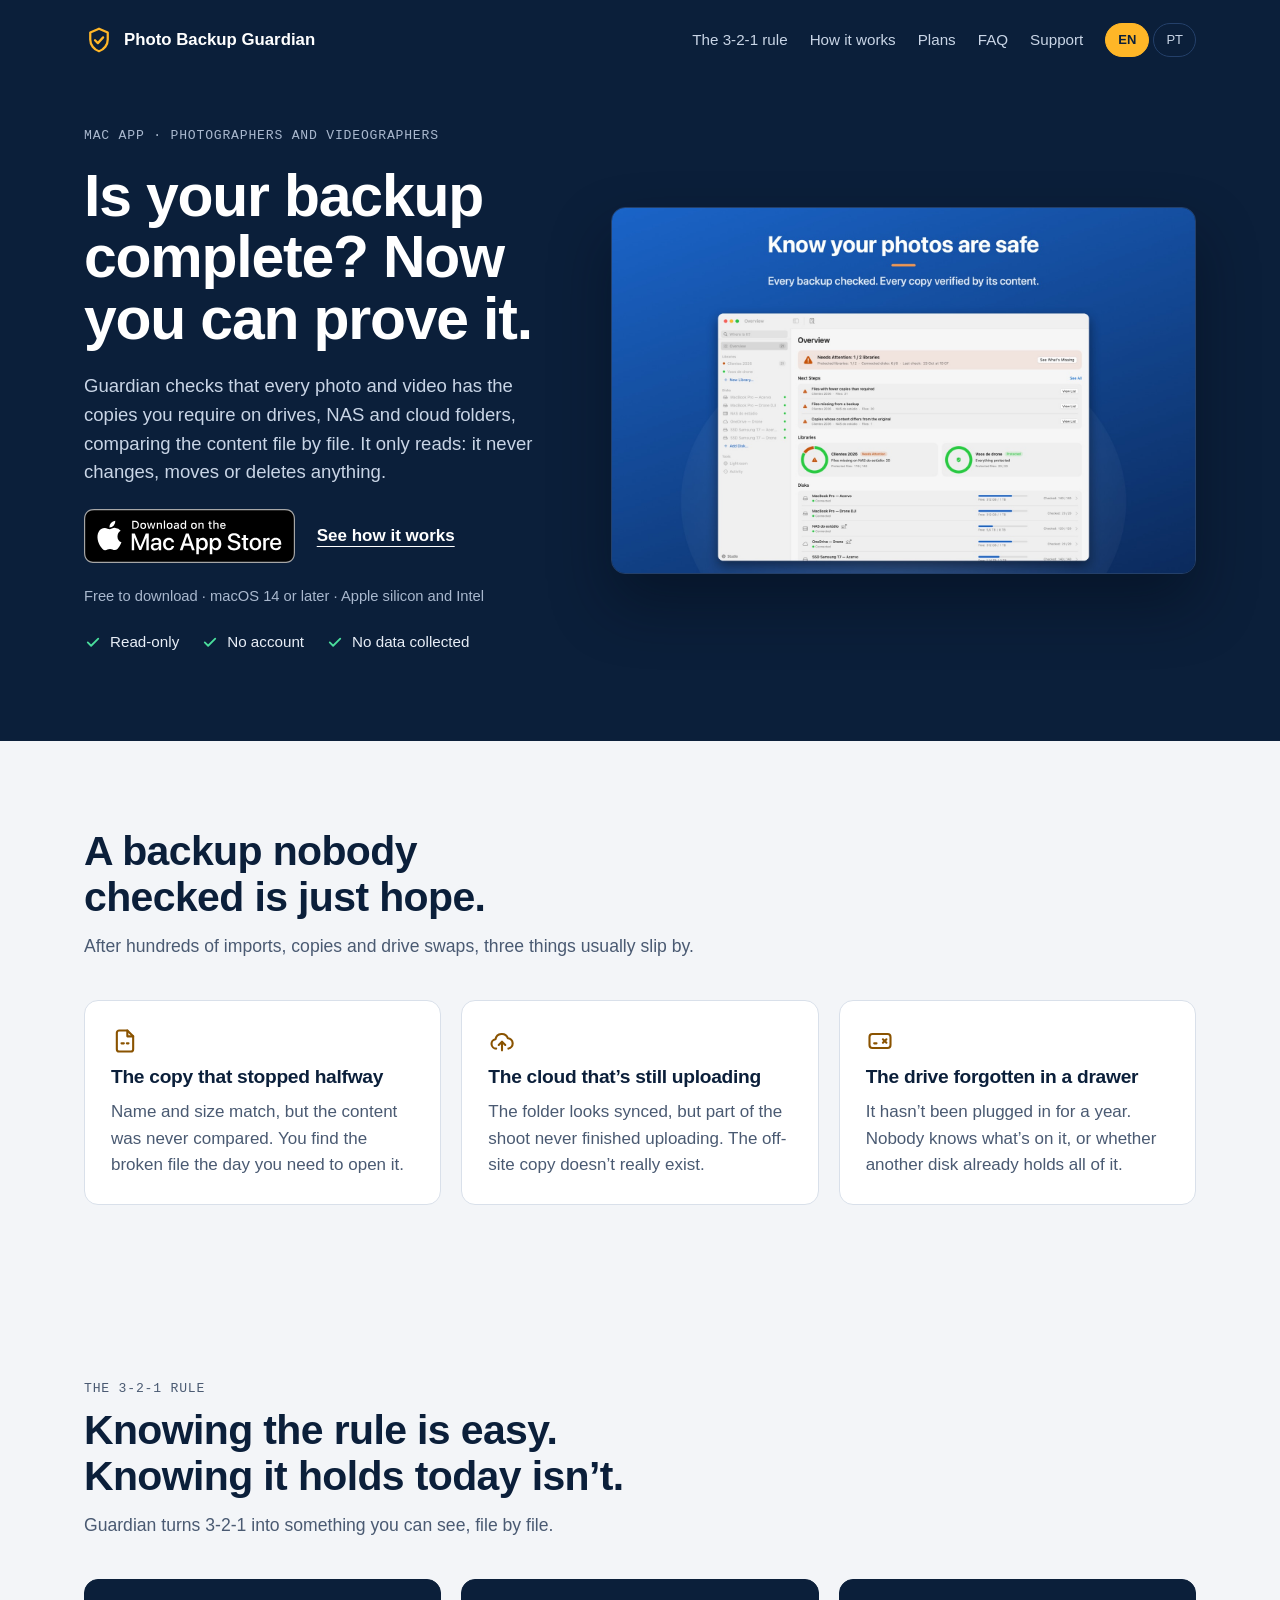
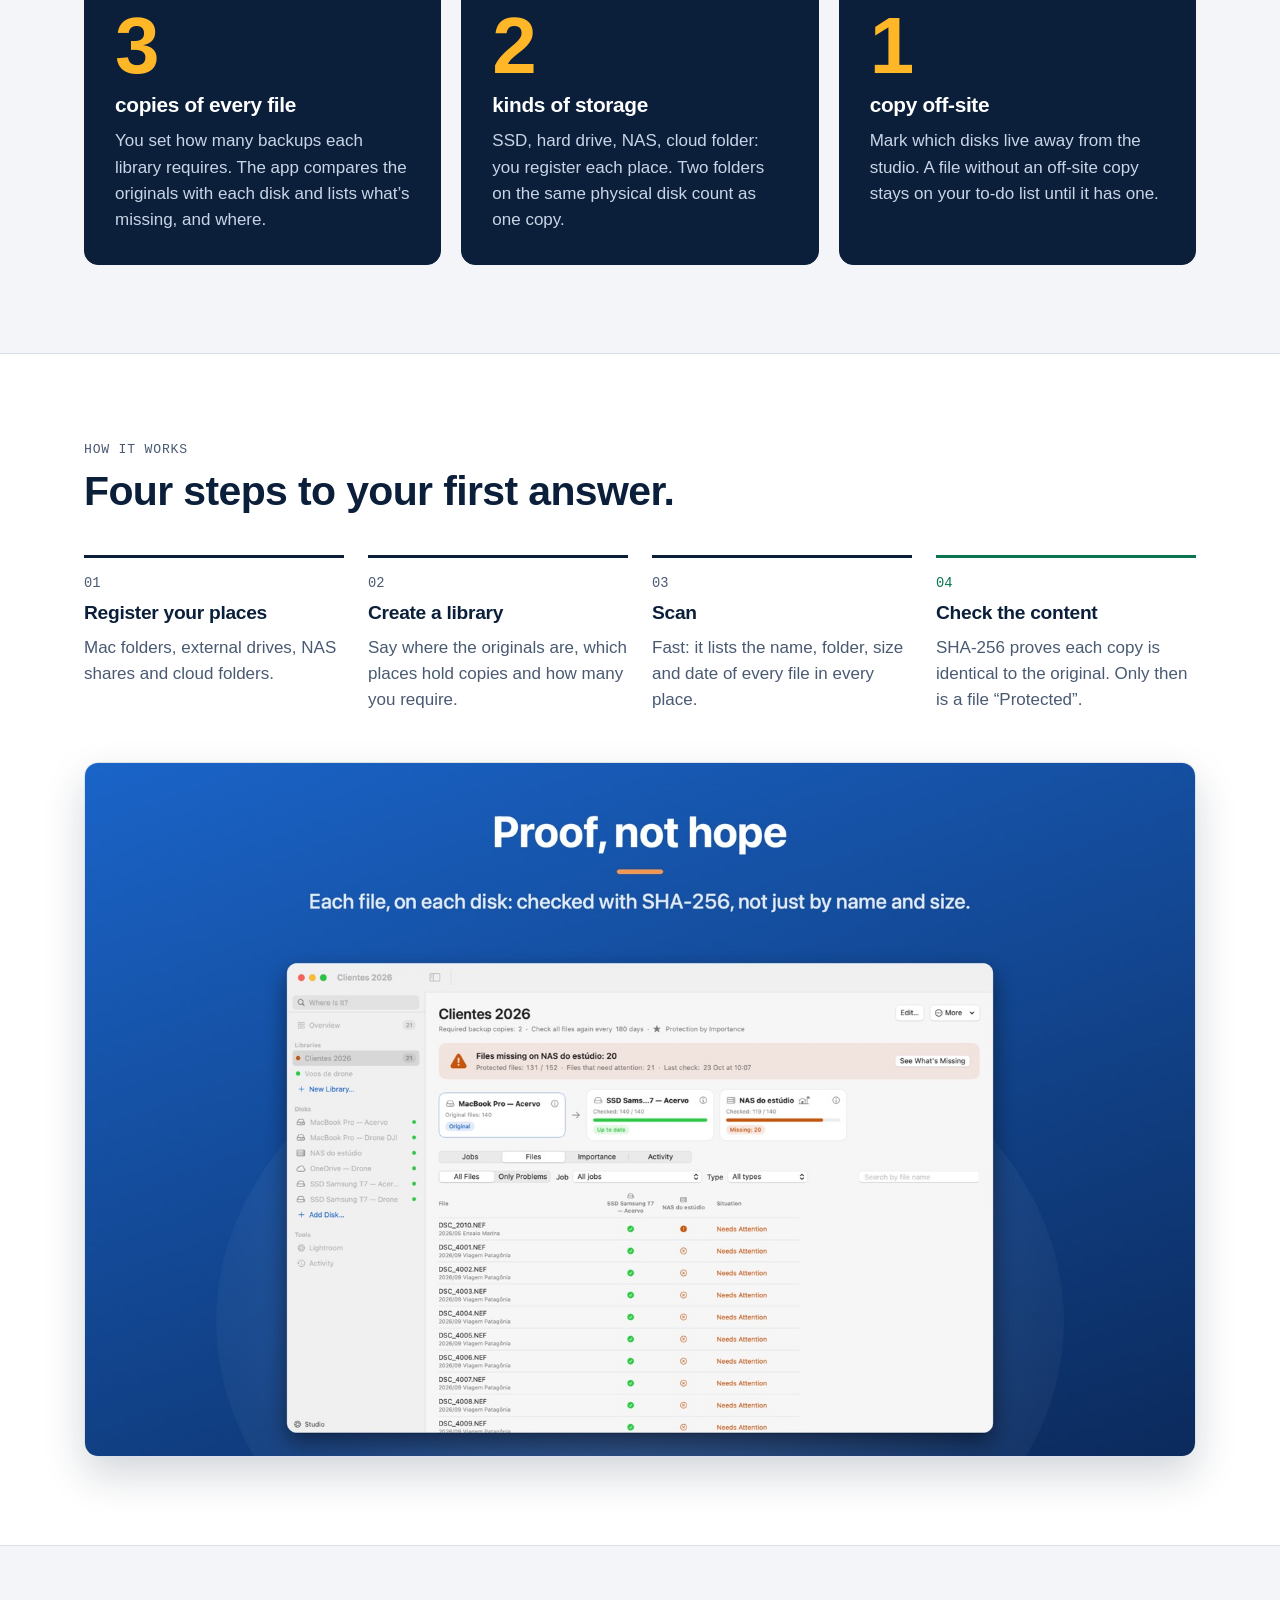
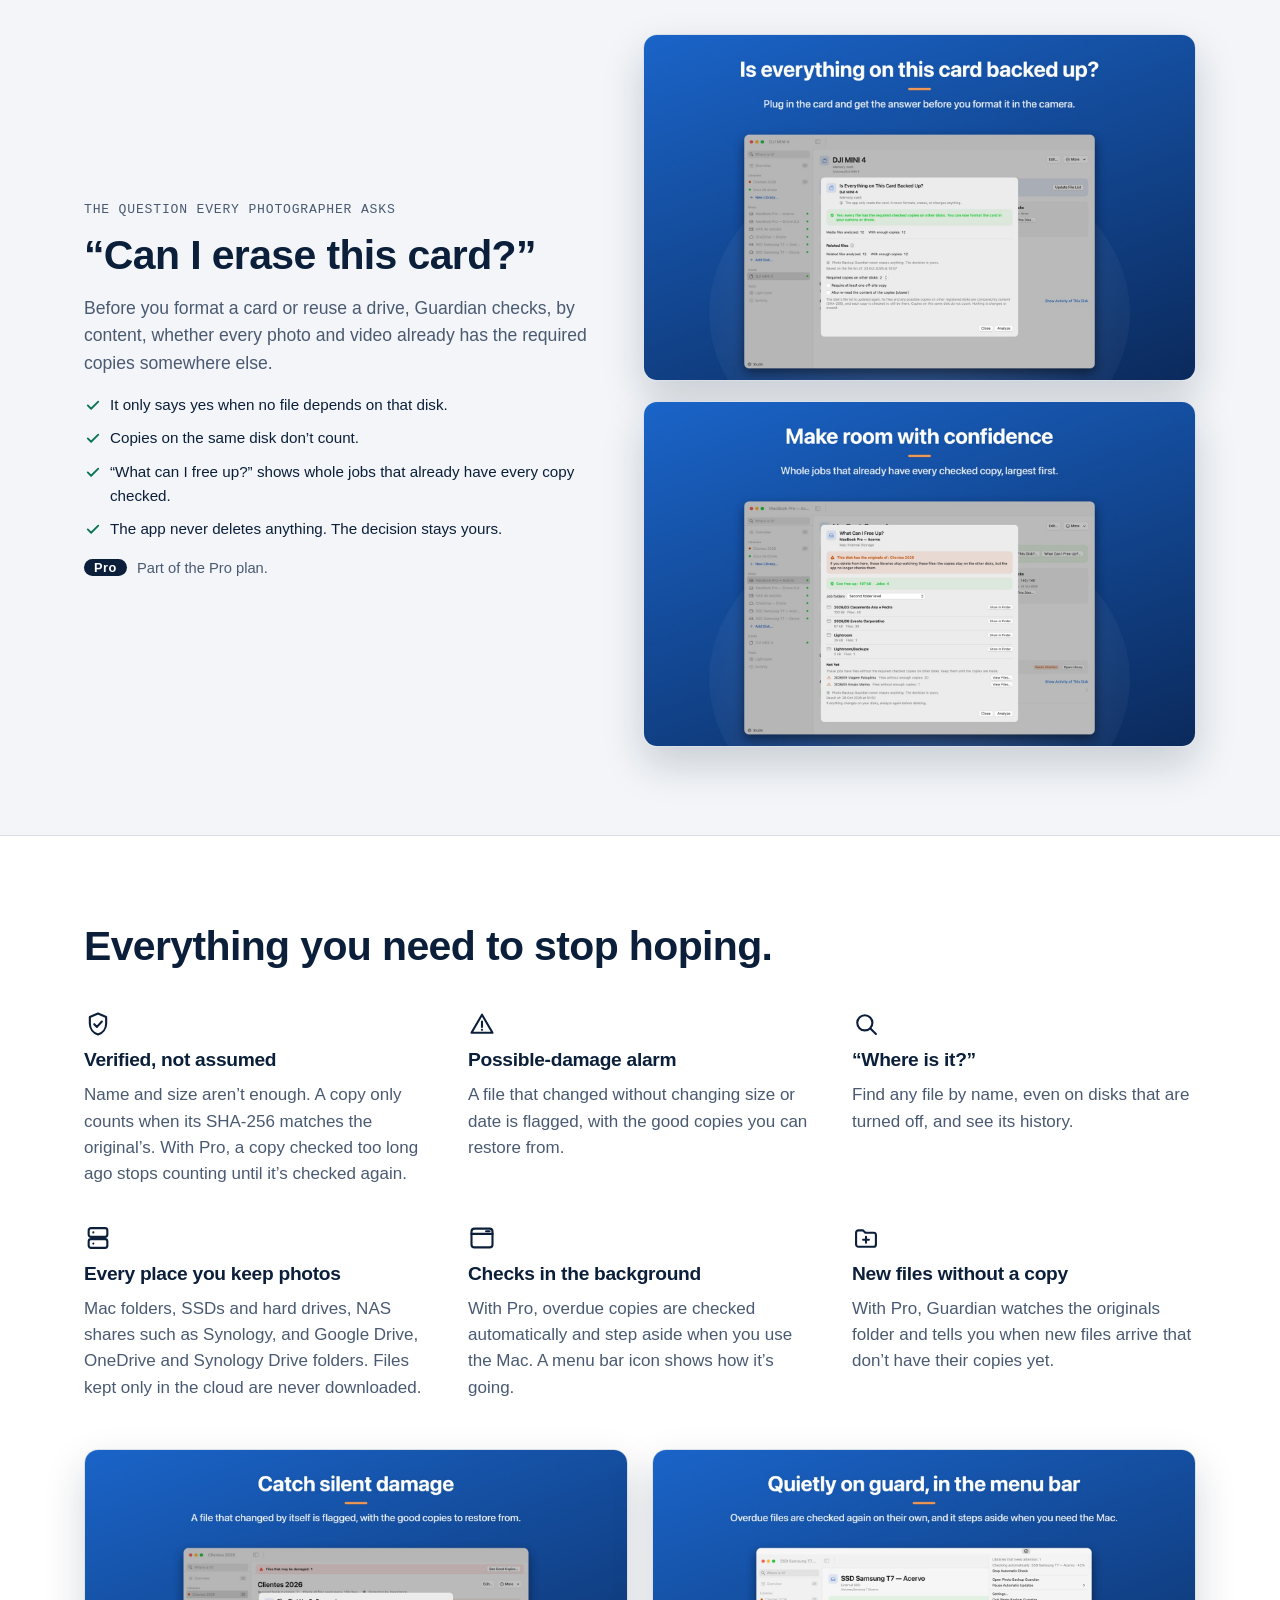
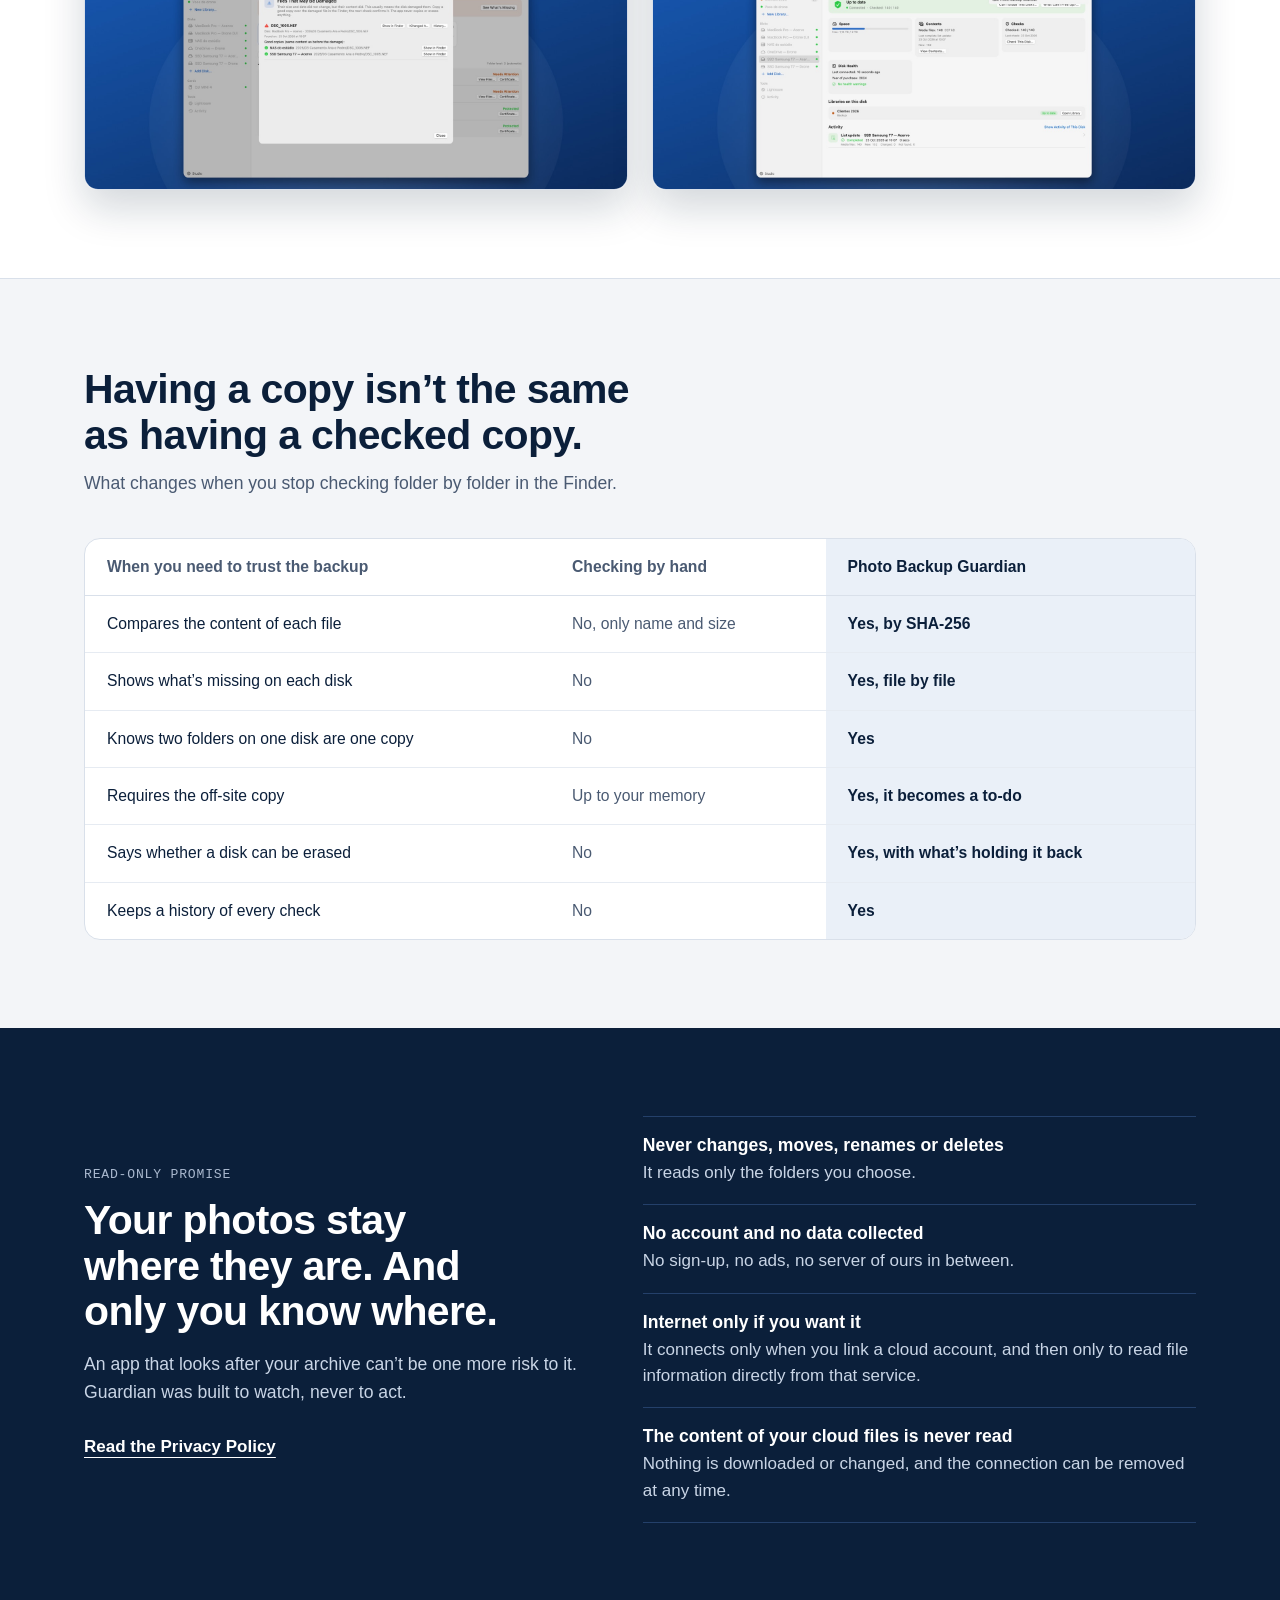
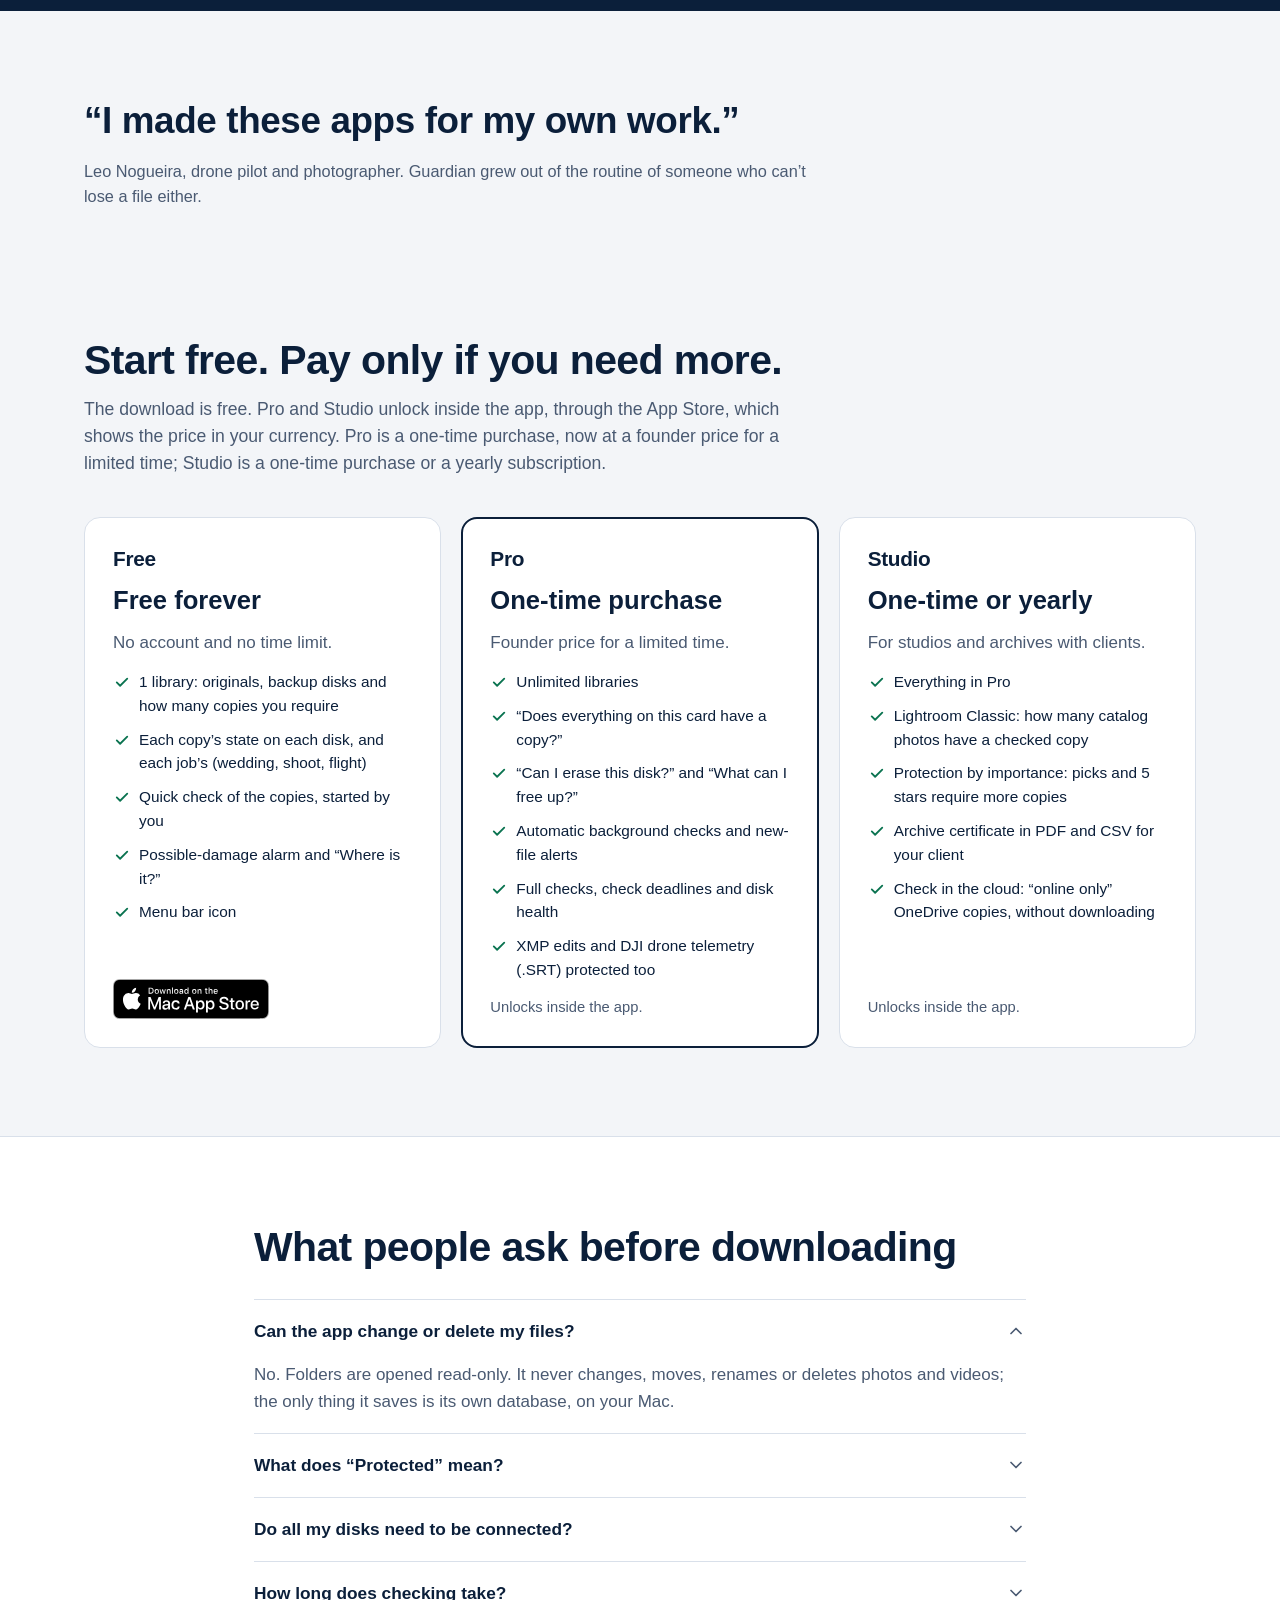
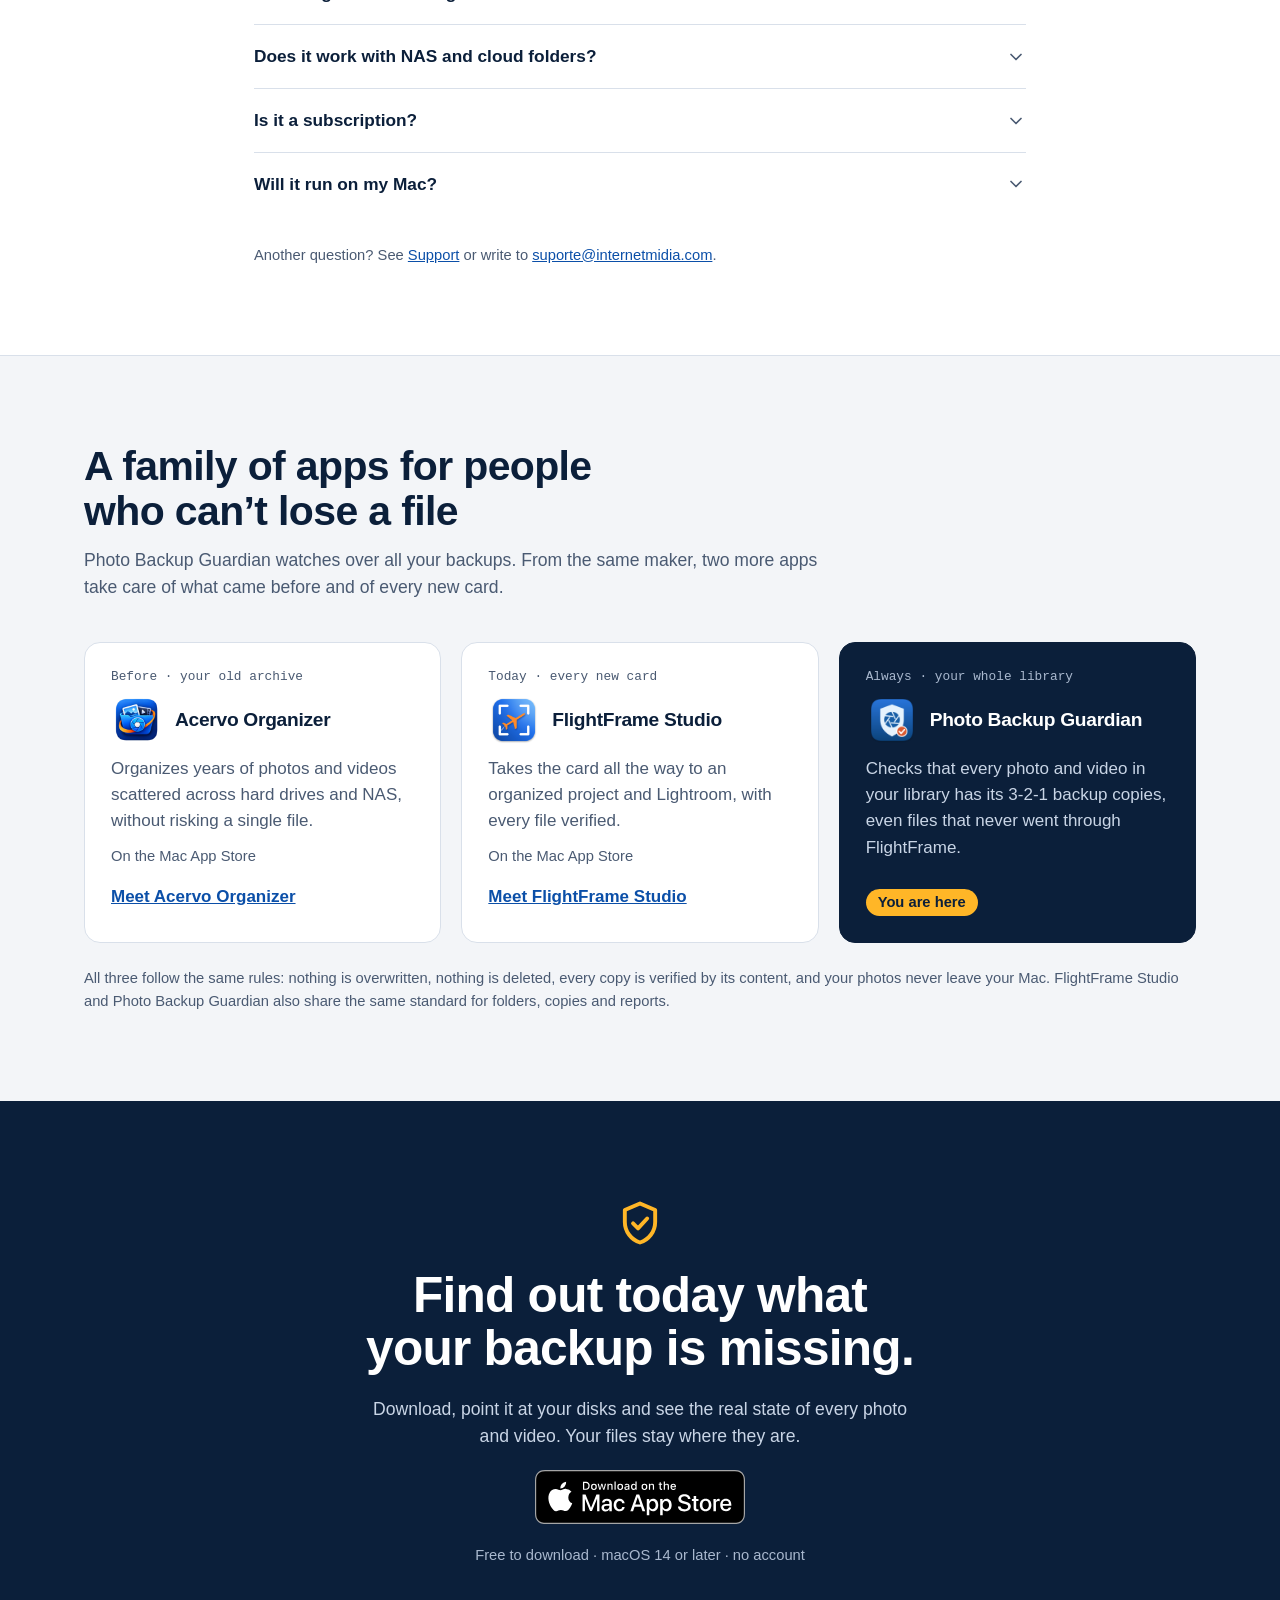
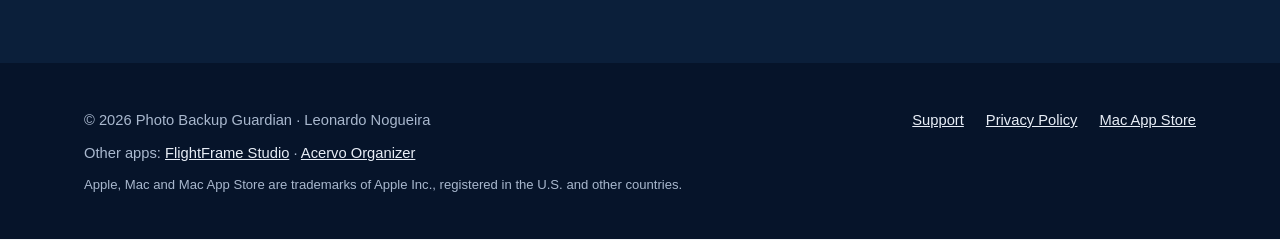
==== commit f2c315b0: "Add files via upload" ====
--- a/index.html
+++ b/index.html
@@ -3,217 +3,191 @@
 <head>
   <meta charset="utf-8">
   <meta name="viewport" content="width=device-width, initial-scale=1">
-  <title>Photo Backup Guardian — Know your photos are safe</title>
-  <meta name="description" content="A Mac app for photographers that checks whether every photo and video has verified backup copies on external drives, NAS, and cloud folders. Read-only and private.">
+  <title>Photo Backup Guardian — Know your backup is complete</title>
+  <meta name="description" content="A Mac app for photographers and videographers that checks, file by file, whether every photo and video has verified backup copies on drives, NAS and cloud folders. Read-only. Free to download on the Mac App Store.">
+  <meta property="og:title" content="Photo Backup Guardian — Know your backup is complete">
+  <meta property="og:description" content="Checks, file by file, whether every photo and video has verified backup copies. Read-only. Free to download on the Mac App Store.">
+  <meta property="og:image" content="https://photobackupguardian.app/shots/en/01-overview.jpg">
   <link rel="icon" type="image/png" href="favicon.png">
-  <link rel="stylesheet" href="style.css?v=2026-11-10">
+  <link rel="stylesheet" href="landing.css?v=2026-11-10">
   <script src="lang.js" defer></script>
+  <script type="application/ld+json">{"@context":"https://schema.org","@type":"SoftwareApplication","name":"Photo Backup Guardian","operatingSystem":"macOS 14 or later","applicationCategory":"UtilitiesApplication","url":"https://photobackupguardian.app","downloadUrl":"https://apps.apple.com/app/id6824487886?mt=12","offers":{"@type":"Offer","price":"0","priceCurrency":"USD"}}</script>
 </head>
 <body>
-  <header class="top">
-    <div class="wrap nav">
-      <a class="brand" href="index.html"><img src="icon.png" alt="">Photo Backup Guardian</a>
-      <a class="link active" href="index.html"><span lang="en">Home</span><span lang="pt-BR">Início</span></a>
-      <a class="link" href="support.html"><span lang="en">Support</span><span lang="pt-BR">Suporte</span></a>
-      <a class="link" href="privacy.html"><span lang="en">Privacy</span><span lang="pt-BR">Privacidade</span></a>
+<header class="hero-band">
+  <div class="wrap topbar">
+    <a class="brand" href="index.html"><svg aria-hidden="true" width="30" height="30" viewBox="0 0 24 24" fill="none" stroke="currentColor" stroke-width="1.8" stroke-linecap="round" stroke-linejoin="round"><path d="M12 3l7 3v5.5c0 4.4-2.9 8.2-7 9.5-4.1-1.3-7-5.1-7-9.5V6l7-3z"/><path d="M8.8 12.2l2.3 2.3 4.2-4.6"/></svg><span>Photo Backup Guardian</span></a>
+    <nav class="topnav" aria-label="Sections / Seções">
+      <a href="#rule"><span lang="en">The 3-2-1 rule</span><span lang="pt-BR">A regra 3-2-1</span></a>
+      <a href="#how"><span lang="en">How it works</span><span lang="pt-BR">Como funciona</span></a>
+      <a href="#plans"><span lang="en">Plans</span><span lang="pt-BR">Planos</span></a>
+      <a href="#faq"><span lang="en">FAQ</span><span lang="pt-BR">Dúvidas</span></a>
+      <a href="support.html"><span lang="en">Support</span><span lang="pt-BR">Suporte</span></a>
       <div class="lang" aria-label="Language / Idioma">
         <button type="button" data-set-lang="en" aria-pressed="false">EN</button>
         <button type="button" data-set-lang="pt" aria-pressed="false">PT</button>
       </div>
+    </nav>
+  </div>
+  <div class="wrap hero">
+    <div class="hero-copy">
+      <p class="eyebrow" lang="en">Mac app · photographers and videographers</p><p class="eyebrow" lang="pt-BR">App para Mac · fotógrafos e videomakers</p>
+      <h1 lang="en">Is your backup complete? Now you can prove it.</h1><h1 lang="pt-BR">Seu backup está completo? Agora dá para provar.</h1>
+      <p class="lead" lang="en">Guardian checks that every photo and video has the copies you require on drives, NAS and cloud folders, comparing the content file by file. It only reads: it never changes, moves or deletes anything.</p><p class="lead" lang="pt-BR">O Guardian confere se cada foto e vídeo tem as cópias que você exige em HDs, NAS e pastas de nuvem, comparando o conteúdo arquivo por arquivo. Ele só lê: nunca altera, move ou apaga nada.</p>
+      <div class="cta-row"><a class="store-badge big" href="https://apps.apple.com/app/id6824487886?mt=12" lang="en"><img src="badge-mac-app-store-en.svg" alt="Download on the Mac App Store" width="156" height="40"></a><a class="store-badge big" href="https://apps.apple.com/app/id6824487886?mt=12" lang="pt-BR"><img src="badge-mac-app-store-pt.svg" alt="Baixar na Mac App Store" width="156" height="40"></a><a class="text-link" href="#how"><span lang="en">See how it works</span><span lang="pt-BR">Ver como funciona</span></a></div>
+      <p class="fine" lang="en">Free to download · macOS 14 or later · Apple silicon and Intel</p><p class="fine" lang="pt-BR">Grátis para baixar · macOS 14 ou mais novo · Apple Silicon e Intel</p>
+      <ul class="ticks"><li><svg aria-hidden="true" width="18" height="18" viewBox="0 0 24 24" fill="none" stroke="currentColor" stroke-width="2.4" stroke-linecap="round" stroke-linejoin="round"><path d="M5 12.5l4.5 4.5L19 7.5"/></svg><span lang="en">Read-only</span><span lang="pt-BR">Somente leitura</span></li><li><svg aria-hidden="true" width="18" height="18" viewBox="0 0 24 24" fill="none" stroke="currentColor" stroke-width="2.4" stroke-linecap="round" stroke-linejoin="round"><path d="M5 12.5l4.5 4.5L19 7.5"/></svg><span lang="en">No account</span><span lang="pt-BR">Sem conta</span></li><li><svg aria-hidden="true" width="18" height="18" viewBox="0 0 24 24" fill="none" stroke="currentColor" stroke-width="2.4" stroke-linecap="round" stroke-linejoin="round"><path d="M5 12.5l4.5 4.5L19 7.5"/></svg><span lang="en">No data collected</span><span lang="pt-BR">Sem coleta de dados</span></li></ul>
     </div>
-  </header>
-
-  <main class="wrap">
-    <section class="hero">
-      <img src="icon.png" alt="Photo Backup Guardian icon">
-      <h1>Photo Backup Guardian</h1>
-      <p class="tagline" lang="en">Know your photos are safe.</p>
-      <p class="tagline" lang="pt-BR">Saiba que suas fotos estão seguras.</p>
-      <p class="lead" lang="en">A Mac app for photographers and videographers that checks whether every photo and video has verified backup copies — on external drives, a NAS, or cloud folders — without ever touching your files.</p>
-      <p class="lead" lang="pt-BR">Um app para Mac, feito para fotógrafos e videomakers, que confere se cada foto e vídeo tem cópias de segurança verificadas — em discos externos, num NAS ou em pastas de nuvem — sem nunca mexer nos seus arquivos.</p>
-      <p class="store">
-        <a href="https://apps.apple.com/app/id6824487886?mt=12" lang="en"><img src="badge-mac-app-store-en.svg" alt="Download on the Mac App Store" width="156" height="40"></a>
-        <a href="https://apps.apple.com/app/id6824487886?mt=12" lang="pt-BR"><img src="badge-mac-app-store-pt.svg" alt="Baixar na Mac App Store" width="156" height="40"></a>
-      </p>
-      <span class="badge" lang="en">Free download · macOS 14 or later</span>
-      <span class="badge" lang="pt-BR">Download grátis · macOS 14 ou mais recente</span>
-    </section>
-
-    <section class="rule">
-      <h2 lang="en">The 3-2-1 backup rule</h2>
-      <h2 lang="pt-BR">A regra de backup 3-2-1</h2>
-      <p class="intro" lang="en">Photographers and archivists follow a simple rule so that no single accident — a dead drive, a theft, a fire, a ransomware attack — can erase their work:</p>
-      <p class="intro" lang="pt-BR">Fotógrafos e arquivistas seguem uma regra simples para que nenhum acidente sozinho — um disco que pifa, um roubo, um incêndio, um ataque de vírus — apague o trabalho:</p>
-      <div class="rule-grid">
-        <div class="rule-item">
-          <div class="rule-number">3</div>
-          <p lang="en"><strong>three copies</strong> of every file: the original and two backups;</p>
-          <p lang="pt-BR"><strong>três cópias</strong> de cada arquivo: o original e dois backups;</p>
-        </div>
-        <div class="rule-item">
-          <div class="rule-number">2</div>
-          <p lang="en"><strong>on two different kinds of storage</strong>, such as an external drive and a NAS, so one failure does not take both;</p>
-          <p lang="pt-BR"><strong>em dois tipos diferentes de armazenamento</strong>, como um disco externo e um NAS, para uma falha não levar as duas;</p>
-        </div>
-        <div class="rule-item">
-          <div class="rule-number">1</div>
-          <p lang="en"><strong>one copy off-site</strong>, away from your home or studio: in the cloud or on a NAS at another address.</p>
-          <p lang="pt-BR"><strong>uma cópia fora de casa</strong>, longe da sua casa ou do estúdio: na nuvem ou num NAS em outro endereço.</p>
-        </div>
-      </div>
-      <p lang="en">The hard part is not knowing the rule. It is <strong>knowing that it is true today</strong> for every photo and video, after hundreds of imports, copies, and drive swaps. A copy that was never checked may be incomplete; a cloud folder may still be uploading; an old drive may not have been plugged in for a year.</p>
-      <p lang="pt-BR">O difícil não é conhecer a regra. É <strong>saber que ela vale hoje</strong> para cada foto e vídeo, depois de centenas de importações, cópias e trocas de disco. Uma cópia nunca conferida pode estar incompleta; uma pasta de nuvem pode ainda estar enviando; um disco antigo pode estar há um ano sem ser conectado.</p>
-
-      <h3 lang="en">How Photo Backup Guardian checks your 3-2-1</h3>
-      <h3 lang="pt-BR">Como o Photo Backup Guardian confere o seu 3-2-1</h3>
-      <ul class="checklist" lang="en">
-        <li><strong>3 — required copies.</strong> In each library you choose how many backup copies every file must have (two backups + the original = three copies). The app compares the original folder with each backup disk and lists exactly what is missing where.</li>
-        <li><strong>Copies proved by their content.</strong> A copy only counts as checked when its SHA-256 code is identical to the original's. Name and size are not enough: a file is "Protected" only after this check, and the app asks you to check again from time to time.</li>
-        <li><strong>2 — different disks.</strong> You register each place where you keep copies — SSD, hard drive, NAS, cloud folder — and the app shows the situation of every copy on every disk. In “Can I Erase This Disk?”, two folders on the same physical disk count as one copy, never two.</li>
-        <li><strong>1 — off-site.</strong> Turn on “At least one off-site copy required” in the library and mark which disks are off-site. Files without an off-site copy show up as needing attention. Copies that are “online only” in OneDrive can be checked in the cloud, without downloading (version 1.1, Studio).</li>
-        <li><strong>Before you erase anything.</strong> “Can I Erase This Disk?” only says yes when every file already has the required checked copies elsewhere. The app never erases anything: the decision stays with you.</li>
-      </ul>
-      <ul class="checklist" lang="pt-BR">
-        <li><strong>3 — cópias exigidas.</strong> Em cada biblioteca você escolhe quantas cópias de segurança cada arquivo precisa ter (dois backups + o original = três cópias). O app compara a pasta dos originais com cada disco de backup e mostra exatamente o que falta em cada lugar.</li>
-        <li><strong>Cópias comprovadas pelo conteúdo.</strong> Uma cópia só conta como conferida quando o código SHA-256 dela é idêntico ao do original. Nome e tamanho não bastam: um arquivo só fica “Protegido” depois dessa conferência, e o app pede para conferir de novo de tempos em tempos.</li>
-        <li><strong>2 — discos diferentes.</strong> Você cadastra cada lugar onde guarda cópias — SSD, HD, NAS, pasta de nuvem — e o app mostra a situação de cada cópia em cada disco. No “Posso apagar este disco?”, duas pastas no mesmo disco físico contam como uma cópia, nunca duas.</li>
-        <li><strong>1 — fora de casa.</strong> Ligue “Exigir pelo menos uma cópia fora de casa” na biblioteca e marque quais discos ficam fora de casa. Arquivos sem cópia fora de casa aparecem como pendência. Cópias “só online” no OneDrive podem ser conferidas pela nuvem, sem baixar (versão 1.1, Studio).</li>
-        <li><strong>Antes de apagar qualquer coisa.</strong> O “Posso apagar este disco?” só diz sim quando cada arquivo já tem as cópias conferidas exigidas em outros lugares. O app nunca apaga nada: a decisão continua sua.</li>
-      </ul>
-    </section>
-
-    <div class="grid">
-      <div class="card">
-        <div class="icon" aria-hidden="true">🛡️</div>
-        <h3 lang="en">Verified, not assumed</h3>
-        <h3 lang="pt-BR">Verificado, não suposto</h3>
-        <p lang="en">Copies are compared by content with SHA-256. A file is “Protected” only when its required copies are verified.</p>
-        <p lang="pt-BR">As cópias são comparadas pelo conteúdo, com SHA-256. Um arquivo só fica “Protegido” quando as cópias exigidas foram verificadas.</p>
-      </div>
-      <div class="card">
-        <div class="icon" aria-hidden="true">💽</div>
-        <h3 lang="en">Every place you keep photos</h3>
-        <h3 lang="pt-BR">Todos os lugares das suas fotos</h3>
-        <p lang="en">Mac folders, SSDs and hard drives, NAS shares, and Google Drive, OneDrive or Synology Drive folders.</p>
-        <p lang="pt-BR">Pastas do Mac, SSDs e HDs, compartilhamentos de NAS e pastas do Google Drive, OneDrive ou Synology Drive.</p>
-      </div>
-      <div class="card">
-        <div class="icon" aria-hidden="true">📊</div>
-        <h3 lang="en">A clear dashboard</h3>
-        <h3 lang="pt-BR">Um painel claro</h3>
-        <p lang="en">See which files are protected, awaiting verification, need attention, or depend on a disk that is not connected.</p>
-        <p lang="pt-BR">Veja quais arquivos estão protegidos, aguardando verificação, pedindo atenção ou dependendo de um disco desconectado.</p>
-      </div>
-      <div class="card">
-        <div class="icon" aria-hidden="true">🗂️</div>
-        <h3 lang="en">“Can I erase this disk?”</h3>
-        <h3 lang="pt-BR">“Posso apagar este disco?”</h3>
-        <p lang="en">Before formatting a memory card or reusing a drive, find out which files still have no verified copy elsewhere.</p>
-        <p lang="pt-BR">Antes de formatar um cartão ou reaproveitar um disco, descubra quais arquivos ainda não têm cópia verificada em outro lugar.</p>
-      </div>
-      <div class="card">
-        <div class="icon" aria-hidden="true">☁️</div>
-        <h3 lang="en">Checked in the cloud, without downloading</h3>
-        <h3 lang="pt-BR">Conferido pela nuvem, sem baixar</h3>
-        <p lang="en">Copies kept “online only” in Google Drive or OneDrive are compared with your originals by the verification code the service reports, without downloading a single file. Supports an “off-site copy” rule.</p>
-        <p lang="pt-BR">Cópias “só online” no Google Drive ou no OneDrive são comparadas com os originais pelo código de verificação informado pelo serviço, sem baixar nenhum arquivo. Suporta a regra de “cópia fora de casa”.</p>
-      </div>
-      <div class="card">
-        <div class="icon" aria-hidden="true">🕘</div>
-        <h3 lang="en">History and recovery</h3>
-        <h3 lang="pt-BR">Histórico e recuperação</h3>
-        <p lang="en">Every scan and verification is recorded. Interrupted work resumes where it stopped.</p>
-        <p lang="pt-BR">Cada scan e verificação fica registrado. O que foi interrompido continua de onde parou.</p>
-      </div>
+    <figure class="hero-shot"><img class="shot" src="shots/en/01-overview.jpg" width="1600" height="1000" fetchpriority="high" alt="Photo Backup Guardian's overview: libraries, next steps and every disk with how many copies were checked" lang="en"><img class="shot" src="shots/pt/01-overview.jpg" width="1600" height="1000" fetchpriority="high" alt="Visão geral do Photo Backup Guardian: bibliotecas, próximos passos e cada disco com quantas cópias foram conferidas" lang="pt-BR"></figure>
+  </div>
+</header>
+<main>
+<section class="section">
+  <div class="wrap">
+    <div class="head">
+      <h2 lang="en">A backup nobody checked is just hope.</h2><h2 lang="pt-BR">Backup que ninguém conferiu é só esperança.</h2>
+      <p class="sub" lang="en">After hundreds of imports, copies and drive swaps, three things usually slip by.</p><p class="sub" lang="pt-BR">Depois de centenas de importações, cópias e trocas de disco, três coisas costumam passar despercebidas.</p>
     </div>
-
-    <section class="about">
-      <h2 lang="en">Google Drive and OneDrive (optional)</h2>
-      <h2 lang="pt-BR">Google Drive e OneDrive (opcional)</h2>
-      <p lang="en">Photo Backup Guardian is a macOS app for photographers that checks whether their photos and videos have complete, verified backup copies on other disks (external drives, NAS, and cloud folders). It compares the original files with each backup and verifies every copy by its content (SHA-256). The app only reads: it never changes, moves, uploads, or deletes files.</p>
-      <p lang="pt-BR">O Photo Backup Guardian é um app para macOS, feito para fotógrafos, que confere se as fotos e os vídeos têm cópias de segurança completas e verificadas em outros discos (discos externos, NAS e pastas de nuvem). Ele compara os arquivos originais com cada cópia e verifica cada cópia pelo conteúdo (SHA-256). O app só lê: nunca altera, move, envia ou apaga arquivos.</p>
-      <p lang="en">Many cloud copies are kept “online only” and are not on the Mac. Starting with version 1.1, you can choose to connect a Google or Microsoft account so the app can check those copies without downloading them. The app then reads, directly from Google Drive or OneDrive, only the information of the files in the folders you registered as backups: name, size, and the verification code the service reports. It compares that code with the code of the original on your Mac. It never reads or downloads the content of your files, never changes anything in your cloud, and never sends this information to us or to anyone else. Details are in the <a href="privacy.html">Privacy Policy</a>.</p>
-      <p lang="pt-BR">Muitas cópias na nuvem ficam “só online” e não estão no Mac. A partir da versão 1.1, você pode escolher conectar uma conta Google ou Microsoft para o app conferir essas cópias sem baixá-las. O app então lê, direto do Google Drive ou do OneDrive, só as informações dos arquivos das pastas que você cadastrou como cópias: nome, tamanho e o código de verificação informado pelo serviço. Ele compara esse código com o do original no seu Mac. Nunca lê nem baixa o conteúdo dos seus arquivos, nunca altera nada na sua nuvem e nunca envia essas informações para nós nem para ninguém. Os detalhes estão na <a href="privacy.html">Política de Privacidade</a>.</p>
-    </section>
-
-    <section class="family" id="apps">
-      <h2 lang="en">A family of apps for people who can’t lose a file</h2>
-      <h2 lang="pt-BR">Uma família de apps para quem não pode perder um arquivo</h2>
-      <p class="intro" lang="en">Photo Backup Guardian watches over all your backups. From the same maker, two more apps take care of what came before and of every new card.</p>
-      <p class="intro" lang="pt-BR">O Photo Backup Guardian vigia todos os seus backups. Do mesmo criador, mais dois apps cuidam do que veio antes e de cada cartão novo.</p>
-      <ol class="family-grid">
-      <li class="family-app">
-        <span class="family-when" lang="en">Before · your old archive</span>
-        <span class="family-when" lang="pt-BR">Antes · o acervo antigo</span>
-        <div class="family-head"><img src="app-acervo-organizer.png" alt="" width="56" height="56"><h3>Acervo Organizer</h3></div>
-        <p lang="en">Organizes years of photos and videos scattered across hard drives and NAS, without risking a single file.</p>
-        <p lang="pt-BR">Organiza anos de fotos e vídeos espalhados por HDs e NAS, sem arriscar nenhum arquivo.</p>
-        <ul>
-          <li lang="en">Shows the result before anything moves</li>
-          <li lang="pt-BR">Mostra o resultado antes de mover qualquer coisa</li>
-          <li lang="en">Finds duplicates by content, not by name</li>
-          <li lang="pt-BR">Encontra duplicatas pelo conteúdo, não pelo nome</li>
-          <li lang="en">Undoes any organization in one click</li>
-          <li lang="pt-BR">Desfaz qualquer organização com um clique</li>
-        </ul>
-        <span class="family-status" lang="en">On the Mac App Store</span>
-        <span class="family-status" lang="pt-BR">Na Mac App Store</span>
-        <a class="family-link" href="https://acervoorganizer.ravendronevideos.com.br/en/" lang="en">Meet Acervo Organizer</a>
-        <a class="family-link" href="https://acervoorganizer.ravendronevideos.com.br" lang="pt-BR">Conhecer o Acervo Organizer</a>
-      </li>
-      <li class="family-app">
-        <span class="family-when" lang="en">Today · every new card</span>
-        <span class="family-when" lang="pt-BR">Hoje · cada cartão novo</span>
-        <div class="family-head"><img src="app-flightframe.png" alt="" width="56" height="56"><h3>FlightFrame Studio</h3></div>
-        <p lang="en">Takes the card all the way to an organized project and Lightroom, with every file verified.</p>
-        <p lang="pt-BR">Leva o cartão até o projeto organizado e o Lightroom, com cada arquivo conferido.</p>
-        <ul>
-          <li lang="en">Copies and backups verified by SHA-256</li>
-          <li lang="pt-BR">Cópia e backup verificados pelo SHA-256</li>
-          <li lang="en">Flights, sets and on-device AI culling</li>
-          <li lang="pt-BR">Voos, sets e pré-seleção com IA no Mac</li>
-          <li lang="en">Tells you when the card is safe to format</li>
-          <li lang="pt-BR">Diz se o cartão já pode ser formatado</li>
-        </ul>
-        <span class="family-status" lang="en">On the Mac App Store</span>
-        <span class="family-status" lang="pt-BR">Na Mac App Store</span>
-        <a class="family-link" href="https://flightframe.ravendronevideos.com.br/en/" lang="en">Meet FlightFrame Studio</a>
-        <a class="family-link" href="https://flightframe.ravendronevideos.com.br" lang="pt-BR">Conhecer o FlightFrame Studio</a>
-      </li>
-      <li class="family-app here">
-        <span class="family-when" lang="en">Always · your whole library</span>
-        <span class="family-when" lang="pt-BR">Sempre · a biblioteca inteira</span>
-        <div class="family-head"><img src="icon.png" alt="" width="56" height="56"><h3>Photo Backup Guardian</h3></div>
-        <p lang="en">Checks that every photo and video in your library has its 3-2-1 backup copies, even files that never went through FlightFrame.</p>
-        <p lang="pt-BR">Confere se cada foto e cada vídeo da sua biblioteca tem as cópias da regra 3-2-1, mesmo o que nunca passou pelo FlightFrame.</p>
-        <ul>
-          <li lang="en">External drives, NAS and cloud folders</li>
-          <li lang="pt-BR">Discos externos, NAS e pastas na nuvem</li>
-          <li lang="en">“Online only” copies in Google Drive and OneDrive</li>
-          <li lang="pt-BR">Cópias “só online” no Google Drive e no OneDrive</li>
-          <li lang="en">“Can I erase this disk?” before you reuse a drive</li>
-          <li lang="pt-BR">“Posso apagar este disco?” antes de reaproveitar um HD</li>
-        </ul>
-        <span class="family-here" lang="en">You are here</span>
-        <span class="family-here" lang="pt-BR">Você está aqui</span>
-      </li>
-      </ol>
-      <p class="family-rules" lang="en">All three follow the same rules: nothing is overwritten, nothing is deleted, every copy is verified by its content, and your photos never leave your Mac. FlightFrame Studio and Photo Backup Guardian also share the same standard for folders, copies and reports.</p>
-      <p class="family-rules" lang="pt-BR">Os três seguem as mesmas regras: nada é sobrescrito, nada é apagado, cada cópia é conferida pelo conteúdo e suas fotos não saem do seu Mac. O FlightFrame Studio e o Photo Backup Guardian usam ainda o mesmo padrão de pastas, cópias e relatórios.</p>
-    </section>
-
-    <div class="promise">
-      <p lang="en"><strong>Read-only promise.</strong> Photo Backup Guardian only reads the folders you choose. It never changes, moves, renames, or deletes your photos and videos, and it collects no data. It connects to the internet only if you choose to connect a Google Drive or OneDrive account, and then only to read file information directly from that service. There is no server of ours in between.</p>
-      <p lang="pt-BR"><strong>Promessa de somente leitura.</strong> O Photo Backup Guardian só lê as pastas que você escolhe. Ele nunca altera, move, renomeia ou apaga suas fotos e vídeos, e não coleta dados. Ele só se conecta à internet se você escolher conectar uma conta do Google Drive ou do OneDrive, e apenas para ler as informações dos arquivos direto desse serviço. Não existe nenhum servidor nosso no meio.</p>
+    <div class="grid3"><div class="card pain"><svg aria-hidden="true" width="28" height="28" viewBox="0 0 24 24" fill="none" stroke="currentColor" stroke-width="1.8" stroke-linecap="round" stroke-linejoin="round"><path d="M14 3H7a2 2 0 0 0-2 2v14a2 2 0 0 0 2 2h10a2 2 0 0 0 2-2V8l-5-5z"/><path d="M14 3v5h5"/><path d="M9 14h6" stroke-dasharray="2 2.6"/></svg><h3 lang="en">The copy that stopped halfway</h3><h3 lang="pt-BR">A cópia que parou no meio</h3><p lang="en">Name and size match, but the content was never compared. You find the broken file the day you need to open it.</p><p lang="pt-BR">O nome e o tamanho batem, mas o conteúdo nunca foi comparado. Você só descobre o arquivo quebrado na hora de abrir.</p></div><div class="card pain"><svg aria-hidden="true" width="28" height="28" viewBox="0 0 24 24" fill="none" stroke="currentColor" stroke-width="1.8" stroke-linecap="round" stroke-linejoin="round"><path d="M7 18.5a4 4 0 0 1-.6-7.95A5.5 5.5 0 0 1 17 9.6a4.5 4.5 0 0 1 .5 8.9"/><path d="M12 20v-7"/><path d="M9.2 15.4L12 12.6l2.8 2.8"/></svg><h3 lang="en">The cloud that’s still uploading</h3><h3 lang="pt-BR">A nuvem que ainda está enviando</h3><p lang="en">The folder looks synced, but part of the shoot never finished uploading. The off-site copy doesn’t really exist.</p><p lang="pt-BR">A pasta aparece sincronizada, mas parte do ensaio nunca terminou de subir. A cópia fora de casa não existe de verdade.</p></div><div class="card pain"><svg aria-hidden="true" width="28" height="28" viewBox="0 0 24 24" fill="none" stroke="currentColor" stroke-width="1.8" stroke-linecap="round" stroke-linejoin="round"><rect x="3" y="6" width="18" height="12" rx="2.5"/><path d="M7 14h2"/><path d="M14.5 10.5l3 3"/><path d="M17.5 10.5l-3 3"/></svg><h3 lang="en">The drive forgotten in a drawer</h3><h3 lang="pt-BR">O HD esquecido na gaveta</h3><p lang="en">It hasn’t been plugged in for a year. Nobody knows what’s on it, or whether another disk already holds all of it.</p><p lang="pt-BR">Faz um ano que ele não é conectado. Ninguém sabe o que tem dentro, nem se outro disco já guarda tudo aquilo.</p></div></div>
+  </div>
+</section>
+<section class="section" id="rule">
+  <div class="wrap">
+    <div class="head">
+      <p class="kicker" lang="en">The 3-2-1 rule</p><p class="kicker" lang="pt-BR">A regra 3-2-1</p>
+      <h2 lang="en">Knowing the rule is easy. Knowing it holds today isn’t.</h2><h2 lang="pt-BR">Conhecer a regra é fácil. Difícil é saber se ela vale hoje.</h2>
+      <p class="sub" lang="en">Guardian turns 3-2-1 into something you can see, file by file.</p><p class="sub" lang="pt-BR">O Guardian transforma o 3-2-1 em algo que você enxerga, arquivo por arquivo.</p>
     </div>
-  </main>
-
-  <footer>
-    <div class="wrap">
-      <span>© 2026 Photo Backup Guardian</span>
-      <span><a href="support.html"><span lang="en">Support</span><span lang="pt-BR">Suporte</span></a> · <a href="privacy.html"><span lang="en">Privacy Policy</span><span lang="pt-BR">Política de Privacidade</span></a> · <a href="https://apps.apple.com/app/id6824487886?mt=12">Mac App Store</a></span>
-      <span class="other-apps"><span lang="en">Other apps:</span><span lang="pt-BR">Outros apps:</span> <a href="https://flightframe.ravendronevideos.com.br/en/" lang="en">FlightFrame Studio</a><a href="https://flightframe.ravendronevideos.com.br" lang="pt-BR">FlightFrame Studio</a> · <a href="https://acervoorganizer.ravendronevideos.com.br/en/" lang="en">Acervo Organizer</a><a href="https://acervoorganizer.ravendronevideos.com.br" lang="pt-BR">Acervo Organizer</a></span>
+    <div class="grid3"><div class="card dark"><div class="big-number">3</div><h3 lang="en">copies of every file</h3><h3 lang="pt-BR">cópias de cada arquivo</h3><p lang="en">You set how many backups each library requires. The app compares the originals with each disk and lists what’s missing, and where.</p><p lang="pt-BR">Você define quantos backups cada biblioteca exige. O app compara os originais com cada disco e lista o que falta, e onde.</p></div><div class="card dark"><div class="big-number">2</div><h3 lang="en">kinds of storage</h3><h3 lang="pt-BR">tipos de armazenamento</h3><p lang="en">SSD, hard drive, NAS, cloud folder: you register each place. Two folders on the same physical disk count as one copy.</p><p lang="pt-BR">SSD, HD, NAS, pasta de nuvem: cada lugar é cadastrado. Duas pastas no mesmo disco físico contam como uma cópia só.</p></div><div class="card dark"><div class="big-number">1</div><h3 lang="en">copy off-site</h3><h3 lang="pt-BR">cópia fora de casa</h3><p lang="en">Mark which disks live away from the studio. A file without an off-site copy stays on your to-do list until it has one.</p><p lang="pt-BR">Marque quais discos ficam longe do estúdio. Arquivo sem cópia fora de casa aparece como pendência até você resolver.</p></div></div>
+  </div>
+</section>
+<section class="section white" id="how">
+  <div class="wrap">
+    <div class="head">
+      <p class="kicker" lang="en">How it works</p><p class="kicker" lang="pt-BR">Como funciona</p>
+      <h2 lang="en">Four steps to your first answer.</h2><h2 lang="pt-BR">Quatro passos até a primeira resposta.</h2>
     </div>
-  </footer>
+    <ol class="steps"><li><span class="step-n">01</span><h3 lang="en">Register your places</h3><h3 lang="pt-BR">Cadastre seus locais</h3><p lang="en">Mac folders, external drives, NAS shares and cloud folders.</p><p lang="pt-BR">Pastas do Mac, discos externos, compartilhamentos de NAS e pastas de nuvem.</p></li><li><span class="step-n">02</span><h3 lang="en">Create a library</h3><h3 lang="pt-BR">Crie uma biblioteca</h3><p lang="en">Say where the originals are, which places hold copies and how many you require.</p><p lang="pt-BR">Diga onde ficam os originais, quais locais guardam cópias e quantas você exige.</p></li><li><span class="step-n">03</span><h3 lang="en">Scan</h3><h3 lang="pt-BR">Faça o scan</h3><p lang="en">Fast: it lists the name, folder, size and date of every file in every place.</p><p lang="pt-BR">Rápido: lista nome, pasta, tamanho e data de cada arquivo em cada local.</p></li><li class="last"><span class="step-n">04</span><h3 lang="en">Check the content</h3><h3 lang="pt-BR">Confira o conteúdo</h3><p lang="en">SHA-256 proves each copy is identical to the original. Only then is a file “Protected”.</p><p lang="pt-BR">O código SHA-256 prova que a cópia é idêntica ao original. Só então o arquivo fica “Protegido”.</p></li></ol>
+    <figure class="wide-shot"><img class="shot" src="shots/en/02-library.jpg" width="1600" height="1000" loading="lazy" alt="A library with the state of each file’s copy on each disk" lang="en"><img class="shot" src="shots/pt/02-library.jpg" width="1600" height="1000" loading="lazy" alt="Uma biblioteca com a situação de cada cópia em cada disco" lang="pt-BR"></figure>
+  </div>
+</section>
+<section class="section">
+  <div class="wrap split">
+    <div class="split-copy">
+      <p class="kicker" lang="en">The question every photographer asks</p><p class="kicker" lang="pt-BR">A pergunta que todo fotógrafo faz</p>
+      <h2 lang="en">“Can I erase this card?”</h2><h2 lang="pt-BR">“Posso apagar este cartão?”</h2>
+      <p class="sub" lang="en">Before you format a card or reuse a drive, Guardian checks, by content, whether every photo and video already has the required copies somewhere else.</p><p class="sub" lang="pt-BR">Antes de formatar um cartão ou reaproveitar um HD, o Guardian confere, pelo conteúdo, se cada foto e vídeo já tem as cópias exigidas em outros lugares.</p>
+      <ul class="ticks dark-ticks"><li><svg aria-hidden="true" width="18" height="18" viewBox="0 0 24 24" fill="none" stroke="currentColor" stroke-width="2.4" stroke-linecap="round" stroke-linejoin="round"><path d="M5 12.5l4.5 4.5L19 7.5"/></svg><span lang="en">It only says yes when no file depends on that disk.</span><span lang="pt-BR">Só responde sim quando nenhum arquivo depende daquele disco.</span></li><li><svg aria-hidden="true" width="18" height="18" viewBox="0 0 24 24" fill="none" stroke="currentColor" stroke-width="2.4" stroke-linecap="round" stroke-linejoin="round"><path d="M5 12.5l4.5 4.5L19 7.5"/></svg><span lang="en">Copies on the same disk don’t count.</span><span lang="pt-BR">Cópias no mesmo disco não entram na conta.</span></li><li><svg aria-hidden="true" width="18" height="18" viewBox="0 0 24 24" fill="none" stroke="currentColor" stroke-width="2.4" stroke-linecap="round" stroke-linejoin="round"><path d="M5 12.5l4.5 4.5L19 7.5"/></svg><span lang="en">“What can I free up?” shows whole jobs that already have every copy checked.</span><span lang="pt-BR">“O que posso liberar?” mostra trabalhos inteiros que já têm todas as cópias conferidas.</span></li><li><svg aria-hidden="true" width="18" height="18" viewBox="0 0 24 24" fill="none" stroke="currentColor" stroke-width="2.4" stroke-linecap="round" stroke-linejoin="round"><path d="M5 12.5l4.5 4.5L19 7.5"/></svg><span lang="en">The app never deletes anything. The decision stays yours.</span><span lang="pt-BR">O app nunca apaga nada. A decisão continua sua.</span></li></ul>
+      <p class="fine dark" lang="en"><span class="pro-tag">Pro</span> Part of the Pro plan.</p><p class="fine dark" lang="pt-BR"><span class="pro-tag">Pro</span> Faz parte do plano Pro.</p>
+    </div>
+    <div class="split-shots">
+      <figure><img class="shot" src="shots/en/04-card.jpg" width="1600" height="1000" loading="lazy" alt="“Does everything on this card have a copy?”: yes, every file has the required copies on other disks" lang="en"><img class="shot" src="shots/pt/04-card.jpg" width="1600" height="1000" loading="lazy" alt="“Tudo neste cartão já tem cópia?”: sim, todos os arquivos têm as cópias exigidas em outros discos" lang="pt-BR"></figure>
+      <figure><img class="shot" src="shots/en/05-free-space.jpg" width="1600" height="1000" loading="lazy" alt="“What can I free up?”: jobs whose every copy has been checked" lang="en"><img class="shot" src="shots/pt/05-free-space.jpg" width="1600" height="1000" loading="lazy" alt="“O que posso liberar?”: trabalhos com todas as cópias conferidas" lang="pt-BR"></figure>
+    </div>
+  </div>
+</section>
+<section class="section white">
+  <div class="wrap">
+    <div class="head"><h2 lang="en">Everything you need to stop hoping.</h2><h2 lang="pt-BR">Tudo o que você precisa para parar de torcer.</h2></div>
+    <div class="features"><div class="feature"><svg aria-hidden="true" width="28" height="28" viewBox="0 0 24 24" fill="none" stroke="currentColor" stroke-width="1.8" stroke-linecap="round" stroke-linejoin="round"><path d="M12 3l7 3v5.5c0 4.4-2.9 8.2-7 9.5-4.1-1.3-7-5.1-7-9.5V6l7-3z"/><path d="M8.8 12.2l2.3 2.3 4.2-4.6"/></svg><h3 lang="en">Verified, not assumed</h3><h3 lang="pt-BR">Verificado, não suposto</h3><p lang="en">Name and size aren’t enough. A copy only counts when its SHA-256 matches the original’s. With Pro, a copy checked too long ago stops counting until it’s checked again.</p><p lang="pt-BR">Nome e tamanho não bastam. A cópia só conta quando o SHA-256 é idêntico ao do original. Com o Pro, uma cópia conferida há tempo demais deixa de contar até ser conferida de novo.</p></div><div class="feature"><svg aria-hidden="true" width="28" height="28" viewBox="0 0 24 24" fill="none" stroke="currentColor" stroke-width="1.8" stroke-linecap="round" stroke-linejoin="round"><path d="M12 4l9 15.5H3L12 4z"/><path d="M12 10v4.5"/><path d="M12 17h.01"/></svg><h3 lang="en">Possible-damage alarm</h3><h3 lang="pt-BR">Alarme de possível dano</h3><p lang="en">A file that changed without changing size or date is flagged, with the good copies you can restore from.</p><p lang="pt-BR">Um arquivo que mudou sem mudar de tamanho nem de data é apontado, com as cópias boas para restaurar.</p></div><div class="feature"><svg aria-hidden="true" width="28" height="28" viewBox="0 0 24 24" fill="none" stroke="currentColor" stroke-width="1.8" stroke-linecap="round" stroke-linejoin="round"><circle cx="11" cy="11" r="6.5"/><path d="M16 16l4.5 4.5"/></svg><h3 lang="en">“Where is it?”</h3><h3 lang="pt-BR">“Onde está?”</h3><p lang="en">Find any file by name, even on disks that are turned off, and see its history.</p><p lang="pt-BR">Ache qualquer arquivo pelo nome, mesmo em discos desligados, e veja o histórico dele.</p></div><div class="feature"><svg aria-hidden="true" width="28" height="28" viewBox="0 0 24 24" fill="none" stroke="currentColor" stroke-width="1.8" stroke-linecap="round" stroke-linejoin="round"><rect x="4" y="3.5" width="16" height="7.5" rx="2"/><rect x="4" y="13" width="16" height="7.5" rx="2"/><path d="M8 7.2h.01"/><path d="M8 16.8h.01"/></svg><h3 lang="en">Every place you keep photos</h3><h3 lang="pt-BR">Todos os lugares das suas fotos</h3><p lang="en">Mac folders, SSDs and hard drives, NAS shares such as Synology, and Google Drive, OneDrive and Synology Drive folders. Files kept only in the cloud are never downloaded.</p><p lang="pt-BR">Pastas do Mac, SSDs e HDs, NAS como o Synology e pastas do Google Drive, OneDrive e Synology Drive. Arquivos só na nuvem nunca são baixados.</p></div><div class="feature"><svg aria-hidden="true" width="28" height="28" viewBox="0 0 24 24" fill="none" stroke="currentColor" stroke-width="1.8" stroke-linecap="round" stroke-linejoin="round"><rect x="3" y="4" width="18" height="16" rx="2.5"/><path d="M3 8.5h18"/><path d="M15.5 6.2h3"/></svg><h3 lang="en">Checks in the background</h3><h3 lang="pt-BR">Conferência em segundo plano</h3><p lang="en">With Pro, overdue copies are checked automatically and step aside when you use the Mac. A menu bar icon shows how it’s going.</p><p lang="pt-BR">Com o Pro, as cópias vencidas são conferidas sozinhas e saem da frente quando você usa o Mac. Um ícone na barra de menus mostra o andamento.</p></div><div class="feature"><svg aria-hidden="true" width="28" height="28" viewBox="0 0 24 24" fill="none" stroke="currentColor" stroke-width="1.8" stroke-linecap="round" stroke-linejoin="round"><path d="M3.5 7.5a2 2 0 0 1 2-2h4l2 2h7a2 2 0 0 1 2 2v8a2 2 0 0 1-2 2h-13a2 2 0 0 1-2-2v-10z"/><path d="M12 11v5"/><path d="M9.5 13.5h5"/></svg><h3 lang="en">New files without a copy</h3><h3 lang="pt-BR">Arquivos novos sem cópia</h3><p lang="en">With Pro, Guardian watches the originals folder and tells you when new files arrive that don’t have their copies yet.</p><p lang="pt-BR">Com o Pro, o Guardian vigia a pasta dos originais e avisa quando chegam arquivos novos que ainda não têm cópia.</p></div></div>
+    <div class="shot-pair">
+      <figure><img class="shot" src="shots/en/06-damage.jpg" width="1600" height="1000" loading="lazy" alt="Files with possible damage and the good copies to restore them from" lang="en"><img class="shot" src="shots/pt/06-damage.jpg" width="1600" height="1000" loading="lazy" alt="Arquivos com possível dano e as cópias boas para restaurar" lang="pt-BR"></figure>
+      <figure><img class="shot" src="shots/en/08-menu-bar.jpg" width="1600" height="1000" loading="lazy" alt="The menu bar icon with the automatic check in progress" lang="en"><img class="shot" src="shots/pt/08-menu-bar.jpg" width="1600" height="1000" loading="lazy" alt="O ícone na barra de menus com a conferência automática em andamento" lang="pt-BR"></figure>
+    </div>
+  </div>
+</section>
+<section class="section">
+  <div class="wrap">
+    <div class="head">
+      <h2 lang="en">Having a copy isn’t the same as having a checked copy.</h2><h2 lang="pt-BR">Ter uma cópia não é o mesmo que ter uma cópia conferida.</h2>
+      <p class="sub" lang="en">What changes when you stop checking folder by folder in the Finder.</p><p class="sub" lang="pt-BR">O que muda quando você para de conferir pasta por pasta no Finder.</p>
+    </div>
+    <div class="table-box">
+      <table lang="en"><thead><tr><th scope="col">When you need to trust the backup</th><th scope="col">Checking by hand</th><th scope="col" class="us">Photo Backup Guardian</th></tr></thead><tbody><tr><th scope="row">Compares the content of each file</th><td>No, only name and size</td><td class="us">Yes, by SHA-256</td></tr><tr><th scope="row">Shows what’s missing on each disk</th><td>No</td><td class="us">Yes, file by file</td></tr><tr><th scope="row">Knows two folders on one disk are one copy</th><td>No</td><td class="us">Yes</td></tr><tr><th scope="row">Requires the off-site copy</th><td>Up to your memory</td><td class="us">Yes, it becomes a to-do</td></tr><tr><th scope="row">Says whether a disk can be erased</th><td>No</td><td class="us">Yes, with what’s holding it back</td></tr><tr><th scope="row">Keeps a history of every check</th><td>No</td><td class="us">Yes</td></tr></tbody></table>
+      <table lang="pt-BR"><thead><tr><th scope="col">Na hora de confiar no backup</th><th scope="col">Conferindo na mão</th><th scope="col" class="us">Photo Backup Guardian</th></tr></thead><tbody><tr><th scope="row">Compara o conteúdo de cada arquivo</th><td>Não, só nome e tamanho</td><td class="us">Sim, por SHA-256</td></tr><tr><th scope="row">Mostra o que falta em cada disco</th><td>Não</td><td class="us">Sim, arquivo por arquivo</td></tr><tr><th scope="row">Sabe que duas pastas no mesmo disco são uma cópia só</th><td>Não</td><td class="us">Sim</td></tr><tr><th scope="row">Cobra a cópia fora de casa</th><td>Depende da sua memória</td><td class="us">Sim, vira pendência</td></tr><tr><th scope="row">Diz se um disco pode ser apagado</th><td>Não</td><td class="us">Sim, com a lista do que impede</td></tr><tr><th scope="row">Guarda o histórico das conferências</th><td>Não</td><td class="us">Sim</td></tr></tbody></table>
+    </div>
+  </div>
+</section>
+<section class="section navy" id="privacy">
+  <div class="wrap split">
+    <div class="split-copy">
+      <p class="kicker" lang="en">Read-only promise</p><p class="kicker" lang="pt-BR">Promessa de somente leitura</p>
+      <h2 lang="en">Your photos stay where they are. And only you know where.</h2><h2 lang="pt-BR">Suas fotos ficam onde estão. E só você sabe onde.</h2>
+      <p class="sub" lang="en">An app that looks after your archive can’t be one more risk to it. Guardian was built to watch, never to act.</p><p class="sub" lang="pt-BR">Um app que cuida do seu acervo não pode ser mais um risco para ele. Por isso o Guardian foi feito para observar, nunca para agir.</p>
+      <a class="text-link light" href="privacy.html"><span lang="en">Read the Privacy Policy</span><span lang="pt-BR">Ler a Política de Privacidade</span></a>
+    </div>
+    <ul class="promises"><li><strong lang="en">Never changes, moves, renames or deletes</strong><strong lang="pt-BR">Nunca altera, move, renomeia ou apaga</strong><span lang="en">It reads only the folders you choose.</span><span lang="pt-BR">Ele lê apenas as pastas que você escolhe.</span></li><li><strong lang="en">No account and no data collected</strong><strong lang="pt-BR">Sem conta e sem coleta de dados</strong><span lang="en">No sign-up, no ads, no server of ours in between.</span><span lang="pt-BR">Não existe cadastro, anúncio nem servidor nosso no meio do caminho.</span></li><li><strong lang="en">Internet only if you want it</strong><strong lang="pt-BR">Internet só se você quiser</strong><span lang="en">It connects only when you link a cloud account, and then only to read file information directly from that service.</span><span lang="pt-BR">A conexão acontece só ao ligar uma conta de nuvem, e só para ler as informações dos arquivos direto do serviço.</span></li><li><strong lang="en">The content of your cloud files is never read</strong><strong lang="pt-BR">O conteúdo dos arquivos na nuvem não é lido</strong><span lang="en">Nothing is downloaded or changed, and the connection can be removed at any time.</span><span lang="pt-BR">Nada é baixado nem alterado, e a conexão pode ser removida a qualquer momento.</span></li></ul>
+  </div>
+</section>
+<section class="section maker">
+  <div class="wrap">
+    <figure>
+      <blockquote lang="en">“I made these apps for my own work.”</blockquote><blockquote lang="pt-BR">“Criei esses apps para o meu próprio trabalho.”</blockquote>
+      <figcaption lang="en">Leo Nogueira, drone pilot and photographer. Guardian grew out of the routine of someone who can’t lose a file either.</figcaption><figcaption lang="pt-BR">Leo Nogueira, piloto de drone e fotógrafo. O Guardian nasceu da rotina de quem também não pode perder um arquivo.</figcaption>
+    </figure>
+  </div>
+</section>
+<section class="section" id="plans">
+  <div class="wrap">
+    <div class="head">
+      <h2 lang="en">Start free. Pay only if you need more.</h2><h2 lang="pt-BR">Comece de graça. Pague só se precisar de mais.</h2>
+      <p class="sub" lang="en">The download is free. Pro and Studio unlock inside the app, through the App Store, which shows the price in your currency. Pro is a one-time purchase, now at a founder price for a limited time; Studio is a one-time purchase or a yearly subscription.</p><p class="sub" lang="pt-BR">O download é grátis. Pro e Studio são liberados dentro do app, pela App Store, que mostra o preço na sua moeda. O Pro é compra única, agora com preço de fundador por tempo limitado; o Studio pode ser compra única ou assinatura anual.</p>
+    </div>
+    <div class="plans">
+      <div class="plan free"><h3>Free</h3><p class="plan-price" lang="en">Free forever</p><p class="plan-price" lang="pt-BR">Grátis para sempre</p><p class="plan-note" lang="en">No account and no time limit.</p><p class="plan-note" lang="pt-BR">Sem conta e sem prazo.</p><ul class="ticks dark-ticks"><li><svg aria-hidden="true" width="18" height="18" viewBox="0 0 24 24" fill="none" stroke="currentColor" stroke-width="2.4" stroke-linecap="round" stroke-linejoin="round"><path d="M5 12.5l4.5 4.5L19 7.5"/></svg><span lang="en">1 library: originals, backup disks and how many copies you require</span><span lang="pt-BR">1 biblioteca: originais, discos de backup e quantas cópias você exige</span></li><li><svg aria-hidden="true" width="18" height="18" viewBox="0 0 24 24" fill="none" stroke="currentColor" stroke-width="2.4" stroke-linecap="round" stroke-linejoin="round"><path d="M5 12.5l4.5 4.5L19 7.5"/></svg><span lang="en">Each copy’s state on each disk, and each job’s (wedding, shoot, flight)</span><span lang="pt-BR">A situação de cada cópia em cada disco e de cada trabalho (casamento, ensaio, voo)</span></li><li><svg aria-hidden="true" width="18" height="18" viewBox="0 0 24 24" fill="none" stroke="currentColor" stroke-width="2.4" stroke-linecap="round" stroke-linejoin="round"><path d="M5 12.5l4.5 4.5L19 7.5"/></svg><span lang="en">Quick check of the copies, started by you</span><span lang="pt-BR">Conferência rápida das cópias, iniciada por você</span></li><li><svg aria-hidden="true" width="18" height="18" viewBox="0 0 24 24" fill="none" stroke="currentColor" stroke-width="2.4" stroke-linecap="round" stroke-linejoin="round"><path d="M5 12.5l4.5 4.5L19 7.5"/></svg><span lang="en">Possible-damage alarm and “Where is it?”</span><span lang="pt-BR">Alarme de possível dano e “Onde está?”</span></li><li><svg aria-hidden="true" width="18" height="18" viewBox="0 0 24 24" fill="none" stroke="currentColor" stroke-width="2.4" stroke-linecap="round" stroke-linejoin="round"><path d="M5 12.5l4.5 4.5L19 7.5"/></svg><span lang="en">Menu bar icon</span><span lang="pt-BR">Ícone na barra de menus</span></li></ul><a class="store-badge" href="https://apps.apple.com/app/id6824487886?mt=12" lang="en"><img src="badge-mac-app-store-en.svg" alt="Download on the Mac App Store" width="156" height="40"></a><a class="store-badge" href="https://apps.apple.com/app/id6824487886?mt=12" lang="pt-BR"><img src="badge-mac-app-store-pt.svg" alt="Baixar na Mac App Store" width="156" height="40"></a></div>
+      <div class="plan pro featured"><h3>Pro</h3><p class="plan-price" lang="en">One-time purchase</p><p class="plan-price" lang="pt-BR">Compra única</p><p class="plan-note" lang="en">Founder price for a limited time.</p><p class="plan-note" lang="pt-BR">Preço de fundador por tempo limitado.</p><ul class="ticks dark-ticks"><li><svg aria-hidden="true" width="18" height="18" viewBox="0 0 24 24" fill="none" stroke="currentColor" stroke-width="2.4" stroke-linecap="round" stroke-linejoin="round"><path d="M5 12.5l4.5 4.5L19 7.5"/></svg><span lang="en">Unlimited libraries</span><span lang="pt-BR">Bibliotecas ilimitadas</span></li><li><svg aria-hidden="true" width="18" height="18" viewBox="0 0 24 24" fill="none" stroke="currentColor" stroke-width="2.4" stroke-linecap="round" stroke-linejoin="round"><path d="M5 12.5l4.5 4.5L19 7.5"/></svg><span lang="en">“Does everything on this card have a copy?”</span><span lang="pt-BR">“Tudo neste cartão já tem cópia?”</span></li><li><svg aria-hidden="true" width="18" height="18" viewBox="0 0 24 24" fill="none" stroke="currentColor" stroke-width="2.4" stroke-linecap="round" stroke-linejoin="round"><path d="M5 12.5l4.5 4.5L19 7.5"/></svg><span lang="en">“Can I erase this disk?” and “What can I free up?”</span><span lang="pt-BR">“Posso apagar este disco?” e “O que posso liberar?”</span></li><li><svg aria-hidden="true" width="18" height="18" viewBox="0 0 24 24" fill="none" stroke="currentColor" stroke-width="2.4" stroke-linecap="round" stroke-linejoin="round"><path d="M5 12.5l4.5 4.5L19 7.5"/></svg><span lang="en">Automatic background checks and new-file alerts</span><span lang="pt-BR">Conferência automática em segundo plano e aviso de arquivos novos</span></li><li><svg aria-hidden="true" width="18" height="18" viewBox="0 0 24 24" fill="none" stroke="currentColor" stroke-width="2.4" stroke-linecap="round" stroke-linejoin="round"><path d="M5 12.5l4.5 4.5L19 7.5"/></svg><span lang="en">Full checks, check deadlines and disk health</span><span lang="pt-BR">Conferência completa, prazo de conferência e saúde dos discos</span></li><li><svg aria-hidden="true" width="18" height="18" viewBox="0 0 24 24" fill="none" stroke="currentColor" stroke-width="2.4" stroke-linecap="round" stroke-linejoin="round"><path d="M5 12.5l4.5 4.5L19 7.5"/></svg><span lang="en">XMP edits and DJI drone telemetry (.SRT) protected too</span><span lang="pt-BR">Edições XMP e telemetria do drone DJI (.SRT) protegidas junto</span></li></ul><p class="plan-foot" lang="en">Unlocks inside the app.</p><p class="plan-foot" lang="pt-BR">Liberado dentro do app.</p></div>
+      <div class="plan studio"><h3>Studio</h3><p class="plan-price" lang="en">One-time or yearly</p><p class="plan-price" lang="pt-BR">Compra única ou anual</p><p class="plan-note" lang="en">For studios and archives with clients.</p><p class="plan-note" lang="pt-BR">Para estúdios e acervos com clientes.</p><ul class="ticks dark-ticks"><li><svg aria-hidden="true" width="18" height="18" viewBox="0 0 24 24" fill="none" stroke="currentColor" stroke-width="2.4" stroke-linecap="round" stroke-linejoin="round"><path d="M5 12.5l4.5 4.5L19 7.5"/></svg><span lang="en">Everything in Pro</span><span lang="pt-BR">Tudo do Pro</span></li><li><svg aria-hidden="true" width="18" height="18" viewBox="0 0 24 24" fill="none" stroke="currentColor" stroke-width="2.4" stroke-linecap="round" stroke-linejoin="round"><path d="M5 12.5l4.5 4.5L19 7.5"/></svg><span lang="en">Lightroom Classic: how many catalog photos have a checked copy</span><span lang="pt-BR">Lightroom Classic: quantas fotos do catálogo têm cópia conferida</span></li><li><svg aria-hidden="true" width="18" height="18" viewBox="0 0 24 24" fill="none" stroke="currentColor" stroke-width="2.4" stroke-linecap="round" stroke-linejoin="round"><path d="M5 12.5l4.5 4.5L19 7.5"/></svg><span lang="en">Protection by importance: picks and 5 stars require more copies</span><span lang="pt-BR">Proteção por importância: escolhidas e 5 estrelas exigem mais cópias</span></li><li><svg aria-hidden="true" width="18" height="18" viewBox="0 0 24 24" fill="none" stroke="currentColor" stroke-width="2.4" stroke-linecap="round" stroke-linejoin="round"><path d="M5 12.5l4.5 4.5L19 7.5"/></svg><span lang="en">Archive certificate in PDF and CSV for your client</span><span lang="pt-BR">Certificado de arquivamento em PDF e CSV para o cliente</span></li><li><svg aria-hidden="true" width="18" height="18" viewBox="0 0 24 24" fill="none" stroke="currentColor" stroke-width="2.4" stroke-linecap="round" stroke-linejoin="round"><path d="M5 12.5l4.5 4.5L19 7.5"/></svg><span lang="en">Check in the cloud: “online only” OneDrive copies, without downloading</span><span lang="pt-BR">Conferir pela nuvem: cópias “só online” no OneDrive, sem baixar nada</span></li></ul><p class="plan-foot" lang="en">Unlocks inside the app.</p><p class="plan-foot" lang="pt-BR">Liberado dentro do app.</p></div>
+    </div>
+  </div>
+</section>
+<section class="section white" id="faq">
+  <div class="wrap narrow">
+    <h2 lang="en">What people ask before downloading</h2><h2 lang="pt-BR">O que perguntam antes de baixar</h2>
+    <div class="faq">
+      <details open lang="en"><summary><span>Can the app change or delete my files?</span><svg aria-hidden="true" width="20" height="20" viewBox="0 0 24 24" fill="none" stroke="currentColor" stroke-width="2" stroke-linecap="round" stroke-linejoin="round"><path d="M6 9l6 6 6-6"/></svg></summary><p>No. Folders are opened read-only. It never changes, moves, renames or deletes photos and videos; the only thing it saves is its own database, on your Mac.</p></details><details open lang="pt-BR"><summary><span>O app pode alterar ou apagar meus arquivos?</span><svg aria-hidden="true" width="20" height="20" viewBox="0 0 24 24" fill="none" stroke="currentColor" stroke-width="2" stroke-linecap="round" stroke-linejoin="round"><path d="M6 9l6 6 6-6"/></svg></summary><p>Não. As pastas são abertas somente para leitura. Ele nunca altera, move, renomeia ou apaga fotos e vídeos; guarda apenas o próprio banco de dados no seu Mac.</p></details>
+      <details lang="en"><summary><span>What does “Protected” mean?</span><svg aria-hidden="true" width="20" height="20" viewBox="0 0 24 24" fill="none" stroke="currentColor" stroke-width="2" stroke-linecap="round" stroke-linejoin="round"><path d="M6 9l6 6 6-6"/></svg></summary><p>The file has as many copies as the library requires, and each copy’s content was verified to be identical to the original. Copies found only by name and size show as “Awaiting verification”.</p></details><details lang="pt-BR"><summary><span>O que significa “Protegido”?</span><svg aria-hidden="true" width="20" height="20" viewBox="0 0 24 24" fill="none" stroke="currentColor" stroke-width="2" stroke-linecap="round" stroke-linejoin="round"><path d="M6 9l6 6 6-6"/></svg></summary><p>O arquivo tem a quantidade de cópias que a biblioteca exige, e o conteúdo de cada uma foi verificado como idêntico ao original. Cópias achadas só por nome e tamanho ficam como “Aguardando verificação”.</p></details>
+      <details lang="en"><summary><span>Do all my disks need to be connected?</span><svg aria-hidden="true" width="20" height="20" viewBox="0 0 24 24" fill="none" stroke="currentColor" stroke-width="2" stroke-linecap="round" stroke-linejoin="round"><path d="M6 9l6 6 6-6"/></svg></summary><p>No. A disconnected drive or NAS shows as “Unknown”, never as “Missing”. When you connect it again, the dashboard updates.</p></details><details lang="pt-BR"><summary><span>Preciso deixar todos os discos conectados?</span><svg aria-hidden="true" width="20" height="20" viewBox="0 0 24 24" fill="none" stroke="currentColor" stroke-width="2" stroke-linecap="round" stroke-linejoin="round"><path d="M6 9l6 6 6-6"/></svg></summary><p>Não. Um disco ou NAS desconectado aparece como “Desconhecido”, nunca como “Faltando”. Quando você conecta de novo, o painel se atualiza.</p></details>
+      <details lang="en"><summary><span>How long does checking take?</span><svg aria-hidden="true" width="20" height="20" viewBox="0 0 24 24" fill="none" stroke="currentColor" stroke-width="2" stroke-linecap="round" stroke-linejoin="round"><path d="M6 9l6 6 6-6"/></svg></summary><p>The scan is fast. Checking the content reads every file and can take hours on a large archive, but you can stop it at any time without losing what was already checked.</p></details><details lang="pt-BR"><summary><span>Quanto tempo leva a conferência?</span><svg aria-hidden="true" width="20" height="20" viewBox="0 0 24 24" fill="none" stroke="currentColor" stroke-width="2" stroke-linecap="round" stroke-linejoin="round"><path d="M6 9l6 6 6-6"/></svg></summary><p>O scan é rápido. Conferir o conteúdo lê cada arquivo e pode levar horas em acervos grandes, mas você pode parar a qualquer momento sem perder o que já foi conferido.</p></details>
+      <details lang="en"><summary><span>Does it work with NAS and cloud folders?</span><svg aria-hidden="true" width="20" height="20" viewBox="0 0 24 24" fill="none" stroke="currentColor" stroke-width="2" stroke-linecap="round" stroke-linejoin="round"><path d="M6 9l6 6 6-6"/></svg></summary><p>Yes: NAS shares mounted on the Mac, and Google Drive, OneDrive and Synology Drive folders. Files kept only in the cloud are never downloaded; with Studio, “online only” OneDrive copies can be checked in the cloud.</p></details><details lang="pt-BR"><summary><span>Funciona com NAS e com pastas de nuvem?</span><svg aria-hidden="true" width="20" height="20" viewBox="0 0 24 24" fill="none" stroke="currentColor" stroke-width="2" stroke-linecap="round" stroke-linejoin="round"><path d="M6 9l6 6 6-6"/></svg></summary><p>Sim: compartilhamentos de NAS montados no Mac e pastas do Google Drive, OneDrive e Synology Drive. Arquivos só na nuvem nunca são baixados; com o Studio, cópias “só online” no OneDrive podem ser conferidas pela nuvem.</p></details>
+      <details lang="en"><summary><span>Is it a subscription?</span><svg aria-hidden="true" width="20" height="20" viewBox="0 0 24 24" fill="none" stroke="currentColor" stroke-width="2" stroke-linecap="round" stroke-linejoin="round"><path d="M6 9l6 6 6-6"/></svg></summary><p>Not necessarily. The download is free, Pro is a one-time purchase, and Studio is either a one-time purchase or a yearly subscription. Purchases work on every Mac signed in to the same Apple Account.</p></details><details lang="pt-BR"><summary><span>É assinatura?</span><svg aria-hidden="true" width="20" height="20" viewBox="0 0 24 24" fill="none" stroke="currentColor" stroke-width="2" stroke-linecap="round" stroke-linejoin="round"><path d="M6 9l6 6 6-6"/></svg></summary><p>Não precisa ser. O download é grátis, o Pro é compra única e o Studio pode ser compra única ou assinatura anual. As compras valem em todos os Macs com a mesma Conta Apple.</p></details>
+      <details lang="en"><summary><span>Will it run on my Mac?</span><svg aria-hidden="true" width="20" height="20" viewBox="0 0 24 24" fill="none" stroke="currentColor" stroke-width="2" stroke-linecap="round" stroke-linejoin="round"><path d="M6 9l6 6 6-6"/></svg></summary><p>On any Mac with macOS 14 (Sonoma) or later, Apple silicon or Intel. There’s no Windows version.</p></details><details lang="pt-BR"><summary><span>Funciona no meu Mac?</span><svg aria-hidden="true" width="20" height="20" viewBox="0 0 24 24" fill="none" stroke="currentColor" stroke-width="2" stroke-linecap="round" stroke-linejoin="round"><path d="M6 9l6 6 6-6"/></svg></summary><p>Em qualquer Mac com macOS 14 (Sonoma) ou mais novo, Apple Silicon ou Intel. Não há versão para Windows.</p></details>
+    </div>
+    <p class="fine dark" lang="en">Another question? See <a href="support.html">Support</a> or write to <a href="mailto:suporte@internetmidia.com">suporte@internetmidia.com</a>.</p><p class="fine dark" lang="pt-BR">Outra dúvida? Veja a página de <a href="support.html">Suporte</a> ou escreva para <a href="mailto:suporte@internetmidia.com">suporte@internetmidia.com</a>.</p>
+  </div>
+</section>
+<section class="section" id="apps">
+  <div class="wrap">
+    <div class="head">
+      <h2 lang="en">A family of apps for people who can’t lose a file</h2><h2 lang="pt-BR">Uma família de apps para quem não pode perder um arquivo</h2>
+      <p class="sub" lang="en">Photo Backup Guardian watches over all your backups. From the same maker, two more apps take care of what came before and of every new card.</p><p class="sub" lang="pt-BR">O Photo Backup Guardian vigia todos os seus backups. Do mesmo criador, mais dois apps cuidam do que veio antes e de cada cartão novo.</p>
+    </div>
+    <ol class="family"><li class="fam-card"><span class="fam-when"><span lang="en">Before · your old archive</span><span lang="pt-BR">Antes · o acervo antigo</span></span><div class="fam-head"><img src="app-acervo-organizer.png" alt="" width="52" height="52" loading="lazy"><h3>Acervo Organizer</h3></div><p lang="en">Organizes years of photos and videos scattered across hard drives and NAS, without risking a single file.</p><p lang="pt-BR">Organiza anos de fotos e vídeos espalhados por HDs e NAS, sem arriscar nenhum arquivo.</p><span class="fam-status" lang="en">On the Mac App Store</span><span class="fam-status" lang="pt-BR">Na Mac App Store</span><a href="https://acervoorganizer.ravendronevideos.com.br/en/" lang="en">Meet Acervo Organizer</a><a href="https://acervoorganizer.ravendronevideos.com.br" lang="pt-BR">Conhecer o Acervo Organizer</a></li><li class="fam-card"><span class="fam-when"><span lang="en">Today · every new card</span><span lang="pt-BR">Hoje · cada cartão novo</span></span><div class="fam-head"><img src="app-flightframe.png" alt="" width="52" height="52" loading="lazy"><h3>FlightFrame Studio</h3></div><p lang="en">Takes the card all the way to an organized project and Lightroom, with every file verified.</p><p lang="pt-BR">Leva o cartão até o projeto organizado e o Lightroom, com cada arquivo conferido.</p><span class="fam-status" lang="en">On the Mac App Store</span><span class="fam-status" lang="pt-BR">Na Mac App Store</span><a href="https://flightframe.ravendronevideos.com.br/en/" lang="en">Meet FlightFrame Studio</a><a href="https://flightframe.ravendronevideos.com.br" lang="pt-BR">Conhecer o FlightFrame Studio</a></li><li class="fam-card here"><span class="fam-when"><span lang="en">Always · your whole library</span><span lang="pt-BR">Sempre · a biblioteca inteira</span></span><div class="fam-head"><img src="icon.png" alt="" width="52" height="52" loading="lazy"><h3>Photo Backup Guardian</h3></div><p lang="en">Checks that every photo and video in your library has its 3-2-1 backup copies, even files that never went through FlightFrame.</p><p lang="pt-BR">Confere se cada foto e cada vídeo da sua biblioteca tem as cópias da regra 3-2-1, mesmo o que nunca passou pelo FlightFrame.</p><span class="fam-here" lang="en">You are here</span><span class="fam-here" lang="pt-BR">Você está aqui</span></li></ol>
+    <p class="fine dark" lang="en">All three follow the same rules: nothing is overwritten, nothing is deleted, every copy is verified by its content, and your photos never leave your Mac. FlightFrame Studio and Photo Backup Guardian also share the same standard for folders, copies and reports.</p><p class="fine dark" lang="pt-BR">Os três seguem as mesmas regras: nada é sobrescrito, nada é apagado, cada cópia é conferida pelo conteúdo e suas fotos não saem do seu Mac. O FlightFrame Studio e o Photo Backup Guardian usam ainda o mesmo padrão de pastas, cópias e relatórios.</p>
+  </div>
+</section>
+<section class="section navy final">
+  <div class="wrap narrow center">
+    <span class="final-icon"><svg aria-hidden="true" width="52" height="52" viewBox="0 0 24 24" fill="none" stroke="currentColor" stroke-width="1.8" stroke-linecap="round" stroke-linejoin="round"><path d="M12 3l7 3v5.5c0 4.4-2.9 8.2-7 9.5-4.1-1.3-7-5.1-7-9.5V6l7-3z"/><path d="M8.8 12.2l2.3 2.3 4.2-4.6"/></svg></span>
+    <h2 lang="en">Find out today what your backup is missing.</h2><h2 lang="pt-BR">Descubra hoje o que falta no seu backup.</h2>
+    <p class="sub" lang="en">Download, point it at your disks and see the real state of every photo and video. Your files stay where they are.</p><p class="sub" lang="pt-BR">Baixe, aponte para os seus discos e veja a situação real de cada foto e vídeo. Seus arquivos não saem do lugar.</p>
+    <div class="cta-row center"><a class="store-badge big" href="https://apps.apple.com/app/id6824487886?mt=12" lang="en"><img src="badge-mac-app-store-en.svg" alt="Download on the Mac App Store" width="156" height="40"></a><a class="store-badge big" href="https://apps.apple.com/app/id6824487886?mt=12" lang="pt-BR"><img src="badge-mac-app-store-pt.svg" alt="Baixar na Mac App Store" width="156" height="40"></a></div>
+    <p class="fine" lang="en">Free to download · macOS 14 or later · no account</p><p class="fine" lang="pt-BR">Grátis para baixar · macOS 14 ou mais novo · sem conta</p>
+  </div>
+</section>
+</main>
+<footer class="foot">
+  <div class="wrap foot-row">
+    <span>© 2026 Photo Backup Guardian · Leonardo Nogueira</span>
+    <nav aria-label="Footer / Rodapé">
+      <a href="support.html"><span lang="en">Support</span><span lang="pt-BR">Suporte</span></a>
+      <a href="privacy.html"><span lang="en">Privacy Policy</span><span lang="pt-BR">Política de Privacidade</span></a>
+      <a href="https://apps.apple.com/app/id6824487886?mt=12">Mac App Store</a>
+    </nav>
+  </div>
+  <div class="wrap foot-row">
+    <span class="other-apps"><span lang="en">Other apps:</span><span lang="pt-BR">Outros apps:</span> <a href="https://flightframe.ravendronevideos.com.br/en/" lang="en">FlightFrame Studio</a><a href="https://flightframe.ravendronevideos.com.br" lang="pt-BR">FlightFrame Studio</a> · <a href="https://acervoorganizer.ravendronevideos.com.br/en/" lang="en">Acervo Organizer</a><a href="https://acervoorganizer.ravendronevideos.com.br" lang="pt-BR">Acervo Organizer</a></span>
+  </div>
+  <div class="wrap"><p class="legal" lang="en">Apple, Mac and Mac App Store are trademarks of Apple Inc., registered in the U.S. and other countries.</p><p class="legal" lang="pt-BR">Apple, Mac e Mac App Store são marcas da Apple Inc., registradas nos EUA e em outros países.</p></div>
+</footer>
 </body>
 </html>
--- a/landing.css
+++ b/landing.css
@@ -0,0 +1,206 @@
+/* Photo Backup Guardian — landing page (index.html). Navy and amber, from the 2026 landing design.
+   System fonts only: the site loads nothing from third parties. */
+:root {
+  --navy: #0B1F3A;
+  --navy-2: #12294A;
+  --navy-line: #24406A;
+  --navy-deep: #06142A;
+  --amber: #FFB627;
+  --green: #4ADE9C;
+  --green-dark: #0A7350;
+  --ground: #F3F5F8;
+  --white: #FFFFFF;
+  --ink: #0B1F3A;
+  --muted: #4A5A72;
+  --line: #D9E0EA;
+  --on-navy: #E8EEF7;
+  --on-navy-muted: #C9D5E6;
+  --on-navy-faint: #A9B8CE;
+  --link: #0B4FA8;
+  --display: "SF Pro Display", -apple-system, BlinkMacSystemFont, "Helvetica Neue", Arial, sans-serif;
+  --text: -apple-system, BlinkMacSystemFont, "SF Pro Text", "Helvetica Neue", Arial, sans-serif;
+  --mono: ui-monospace, "SF Mono", Menlo, Consolas, monospace;
+  color-scheme: light;
+}
+* { box-sizing: border-box; }
+html { -webkit-text-size-adjust: 100%; scroll-behavior: smooth; }
+@media (prefers-reduced-motion: reduce) { html { scroll-behavior: auto; } }
+body { margin: 0; background: var(--ground); color: var(--ink); font: 17px/1.55 var(--text); -webkit-font-smoothing: antialiased; }
+img { max-width: 100%; height: auto; display: block; }
+a { color: var(--link); }
+a:hover { color: #083A7C; }
+a:focus-visible, button:focus-visible, summary:focus-visible { outline: 3px solid var(--amber); outline-offset: 3px; border-radius: 6px; }
+h1, h2, h3 { font-family: var(--display); margin: 0; letter-spacing: -0.015em; text-wrap: balance; }
+p { margin: 0; }
+.wrap { max-width: 1160px; margin: 0 auto; padding: 0 24px; }
+.narrow { max-width: 820px; }
+.center { text-align: center; display: flex; flex-direction: column; align-items: center; }
+
+/* Language switch: lang.js puts lang-en or lang-pt on the body. */
+body.lang-en [lang="pt-BR"], body.lang-pt [lang="en"] { display: none !important; }
+
+/* Header and hero */
+.hero-band { background: var(--navy); color: var(--on-navy); }
+.topbar { display: flex; flex-wrap: wrap; align-items: center; justify-content: space-between; gap: 12px 24px; padding-top: 16px; padding-bottom: 16px; }
+.brand { display: flex; align-items: center; gap: 10px; color: var(--white); text-decoration: none; font: 600 1.05rem var(--display); min-height: 44px; }
+.brand svg { color: var(--amber); }
+.brand:hover { color: var(--white); }
+.topnav { display: flex; flex-wrap: wrap; align-items: center; gap: 4px 22px; font-size: 0.95rem; }
+.topnav a { color: var(--on-navy-muted); text-decoration: none; padding: 12px 0; }
+.topnav a:hover { color: var(--white); }
+.lang { display: flex; gap: 4px; }
+.lang button { border: 1px solid var(--navy-line); background: transparent; color: var(--on-navy-muted); border-radius: 999px; padding: 6px 12px; min-height: 32px; font: inherit; font-size: 13px; cursor: pointer; }
+.lang button[aria-pressed="true"] { background: var(--amber); border-color: var(--amber); color: var(--navy); font-weight: 700; }
+
+.hero { display: grid; grid-template-columns: minmax(0, 0.9fr) minmax(0, 1.1fr); gap: 48px; align-items: center; padding-top: 48px; padding-bottom: 88px; }
+.hero-copy { display: flex; flex-direction: column; gap: 22px; }
+.eyebrow, .kicker { font: 500 0.82rem var(--mono); letter-spacing: 0.06em; text-transform: uppercase; }
+.eyebrow { color: var(--on-navy-faint); }
+.kicker { color: var(--muted); }
+.hero h1 { font-weight: 700; font-size: clamp(2.3rem, 4.6vw, 3.75rem); line-height: 1.05; letter-spacing: -0.02em; color: var(--white); }
+.lead { font-size: 1.16rem; color: var(--on-navy-muted); max-width: 33rem; }
+.cta-row { display: flex; flex-wrap: wrap; align-items: center; gap: 14px 22px; }
+.cta-row.center { justify-content: center; }
+.store-badge { display: inline-block; line-height: 0; border-radius: 9px; }
+.store-badge img { height: 40px; width: auto; }
+.store-badge.big img { height: 54px; }
+.text-link { color: var(--white); font-weight: 600; text-decoration: underline; text-underline-offset: 5px; padding: 12px 0; }
+.text-link:hover { color: var(--amber); }
+.text-link.light { align-self: flex-start; }
+.fine { font-size: 0.92rem; color: var(--on-navy-faint); }
+.fine.dark { color: var(--muted); }
+.ticks { list-style: none; margin: 0; padding: 0; display: flex; flex-wrap: wrap; gap: 10px 22px; font-size: 0.95rem; }
+.ticks li { display: flex; align-items: flex-start; gap: 8px; }
+.ticks svg { color: var(--green); flex: none; margin-top: 3px; }
+.dark-ticks { flex-direction: column; flex-wrap: nowrap; gap: 10px; color: var(--ink); }
+.dark-ticks svg { color: var(--green-dark); }
+.hero-shot { margin: 0; }
+.shot { width: 100%; border-radius: 14px; box-shadow: 0 30px 60px rgba(3, 10, 24, 0.45); }
+.hero-shot .shot { border: 1px solid var(--navy-line); }
+
+/* Sections */
+.section { padding: 88px 0; }
+.section.white { background: var(--white); border-top: 1px solid var(--line); border-bottom: 1px solid var(--line); }
+.section.navy { background: var(--navy); color: var(--on-navy); }
+.section.navy h2 { color: var(--white); }
+.section.navy .kicker { color: var(--on-navy-faint); }
+.section.navy .sub { color: var(--on-navy-muted); }
+.head { display: flex; flex-direction: column; gap: 12px; max-width: 46rem; margin-bottom: 40px; }
+h2 { font-weight: 700; font-size: clamp(1.8rem, 3.2vw, 2.6rem); line-height: 1.12; }
+.sub { font-size: 1.1rem; color: var(--muted); }
+h3 { font-weight: 600; font-size: 1.2rem; line-height: 1.25; }
+
+.grid3 { display: grid; grid-template-columns: repeat(3, minmax(0, 1fr)); gap: 20px; }
+.card { background: var(--white); border: 1px solid var(--line); border-radius: 14px; padding: 26px; display: flex; flex-direction: column; gap: 10px; }
+.card p { color: var(--muted); }
+.card.pain svg { color: #8A5300; }
+.card.dark { background: var(--navy); border-color: var(--navy); color: var(--on-navy); padding: 30px; }
+.card.dark h3 { color: var(--white); font-size: 1.3rem; }
+.card.dark p { color: var(--on-navy-muted); }
+.big-number { font: 700 5rem/0.9 var(--display); color: var(--amber); }
+
+.steps { list-style: none; margin: 0; padding: 0; display: grid; grid-template-columns: repeat(4, minmax(0, 1fr)); gap: 28px 24px; }
+.steps li { display: flex; flex-direction: column; gap: 10px; border-top: 3px solid var(--navy); padding-top: 18px; }
+.steps li.last { border-top-color: var(--green-dark); }
+.steps li.last .step-n { color: var(--green-dark); }
+.steps p { color: var(--muted); }
+.step-n { font: 500 0.86rem var(--mono); color: var(--muted); }
+.wide-shot { margin: 48px 0 0; }
+.wide-shot .shot, .split-shots .shot, .shot-pair .shot { box-shadow: 0 18px 40px rgba(11, 31, 58, 0.18); border: 1px solid var(--line); }
+
+.split { display: grid; grid-template-columns: minmax(0, 1fr) minmax(0, 1.1fr); gap: 56px; align-items: center; }
+.split-copy { display: flex; flex-direction: column; gap: 16px; }
+.split-shots { display: flex; flex-direction: column; gap: 20px; }
+.split-shots figure, .shot-pair figure { margin: 0; }
+.pro-tag { display: inline-block; padding: 1px 10px; border-radius: 999px; background: var(--navy); color: var(--white); font: 700 0.8rem var(--text); letter-spacing: 0.04em; margin-right: 6px; vertical-align: 1px; }
+
+.features { display: grid; grid-template-columns: repeat(3, minmax(0, 1fr)); gap: 36px 40px; }
+.feature { display: flex; flex-direction: column; gap: 10px; }
+.feature svg { color: var(--navy); }
+.feature p { color: var(--muted); }
+.shot-pair { display: grid; grid-template-columns: repeat(2, minmax(0, 1fr)); gap: 24px; margin-top: 48px; }
+
+.table-box { overflow-x: auto; background: var(--white); border: 1px solid var(--line); border-radius: 16px; }
+table { width: 100%; min-width: 640px; border-collapse: collapse; font-size: 0.98rem; text-align: left; }
+th, td { padding: 16px 22px; border-bottom: 1px solid #E6EBF2; vertical-align: top; }
+thead th { font-weight: 600; color: var(--muted); border-bottom-color: var(--line); }
+tbody tr:last-child th, tbody tr:last-child td { border-bottom: 0; }
+tbody th { font-weight: 500; }
+td { color: var(--muted); }
+.us { background: #EAF0F8; color: var(--ink); font-weight: 600; }
+thead .us { font-weight: 700; color: var(--ink); }
+
+.promises { list-style: none; margin: 0; padding: 0; }
+.promises li { display: flex; flex-direction: column; gap: 4px; padding: 18px 0; border-top: 1px solid var(--navy-line); }
+.promises li:last-child { border-bottom: 1px solid var(--navy-line); }
+.promises strong { font: 600 1.1rem var(--display); color: var(--white); }
+.promises span { color: var(--on-navy-muted); }
+
+.maker { padding-bottom: 40px; }
+.maker figure { margin: 0; max-width: 46rem; display: flex; flex-direction: column; gap: 16px; }
+.maker blockquote { margin: 0; font: 600 clamp(1.6rem, 3vw, 2.3rem)/1.2 var(--display); letter-spacing: -0.01em; }
+.maker figcaption { color: var(--muted); font-size: 1.02rem; }
+
+.plans { display: grid; grid-template-columns: repeat(3, minmax(0, 1fr)); gap: 20px; align-items: stretch; }
+.plan { background: var(--white); border: 1px solid var(--line); border-radius: 16px; padding: 28px; display: flex; flex-direction: column; gap: 14px; }
+.plan.featured { border: 2px solid var(--navy); padding: 27px; }
+.plan h3 { font-size: 1.3rem; }
+.plan-price { font: 700 1.6rem/1.15 var(--display); }
+.plan-note { color: var(--muted); }
+.plan .ticks { flex: 1; font-size: 0.96rem; }
+.plan-foot { color: var(--muted); font-size: 0.92rem; }
+.plan .store-badge { align-self: flex-start; }
+
+.faq { display: flex; flex-direction: column; margin: 28px 0; }
+.faq details { border-top: 1px solid var(--line); }
+.faq details:last-of-type { border-bottom: 1px solid var(--line); }
+.faq summary { cursor: pointer; list-style: none; display: flex; align-items: center; justify-content: space-between; gap: 16px; padding: 18px 0; min-height: 44px; font-weight: 600; font-size: 1.08rem; }
+.faq summary::-webkit-details-marker { display: none; }
+.faq summary svg { flex: none; color: var(--muted); transition: transform .15s ease; }
+.faq details[open] summary svg { transform: rotate(180deg); }
+.faq details p { color: var(--muted); padding: 0 0 18px; }
+
+.family { list-style: none; margin: 0 0 24px; padding: 0; display: grid; grid-template-columns: repeat(3, minmax(0, 1fr)); gap: 20px; }
+.fam-card { background: var(--white); border: 1px solid var(--line); border-radius: 16px; padding: 26px; display: flex; flex-direction: column; gap: 10px; }
+.fam-card p { color: var(--muted); flex: 1; }
+.fam-card.here { background: var(--navy); border-color: var(--navy); color: var(--on-navy); }
+.fam-card.here h3 { color: var(--white); }
+.fam-card.here p { color: var(--on-navy-muted); }
+.fam-when { font: 500 0.8rem var(--mono); color: var(--muted); }
+.fam-card.here .fam-when { color: var(--on-navy-faint); }
+.fam-head { display: flex; align-items: center; gap: 12px; }
+.fam-head img { width: 52px; height: 52px; flex: none; }
+.fam-status { font-size: 0.92rem; color: var(--muted); }
+.fam-card a { font-weight: 600; padding: 6px 0; }
+.fam-here { align-self: flex-start; padding: 2px 12px; border-radius: 999px; background: var(--amber); color: var(--navy); font-weight: 700; font-size: 0.92rem; }
+
+.final { padding: 96px 0; }
+.final h2 { font-size: clamp(2rem, 4vw, 3.1rem); line-height: 1.08; }
+.final .sub { max-width: 34rem; }
+.final .center { gap: 20px; }
+.final-icon { color: var(--amber); line-height: 0; }
+
+.foot { background: var(--navy-deep); color: var(--on-navy-faint); font-size: 0.92rem; padding: 36px 0 44px; }
+.foot-row { display: flex; flex-wrap: wrap; align-items: center; justify-content: space-between; gap: 8px 24px; }
+.foot nav { display: flex; flex-wrap: wrap; gap: 4px 22px; }
+.foot a { color: var(--on-navy); padding: 10px 0; }
+.foot a:hover { color: var(--amber); }
+.other-apps a { padding: 10px 0; }
+.legal { font-size: 0.82rem; margin-top: 10px; max-width: 52rem; }
+
+@media (max-width: 960px) {
+  .hero, .split { grid-template-columns: 1fr; gap: 40px; }
+  .steps { grid-template-columns: repeat(2, minmax(0, 1fr)); }
+  .features { grid-template-columns: repeat(2, minmax(0, 1fr)); }
+  .grid3, .plans, .family { grid-template-columns: 1fr; }
+}
+@media (max-width: 640px) {
+  body { font-size: 16px; }
+  .wrap { padding: 0 16px; }
+  .section { padding: 64px 0; }
+  .hero { padding-top: 24px; padding-bottom: 64px; }
+  .topnav { gap: 2px 16px; }
+  .topnav a[href^="#"] { display: none; }
+  .steps, .features, .shot-pair { grid-template-columns: 1fr; }
+  .store-badge.big img { height: 48px; }
+}
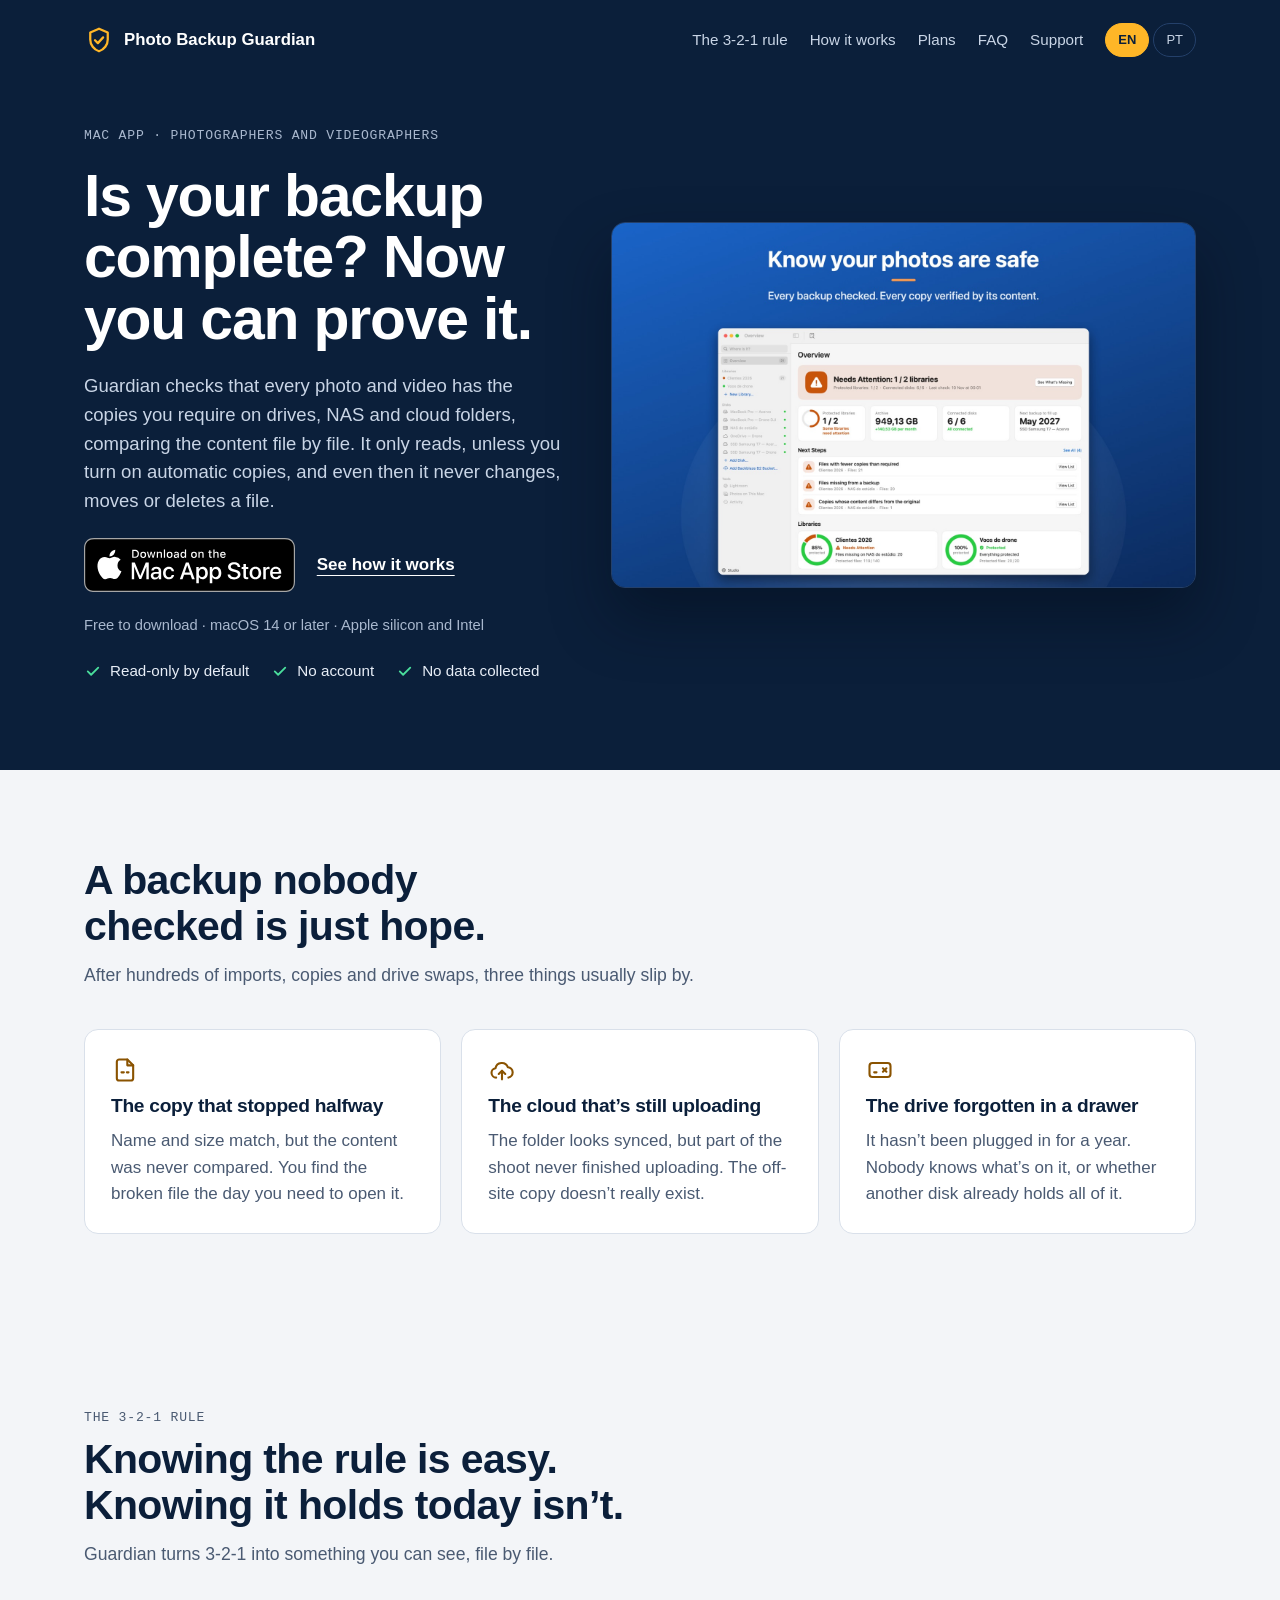
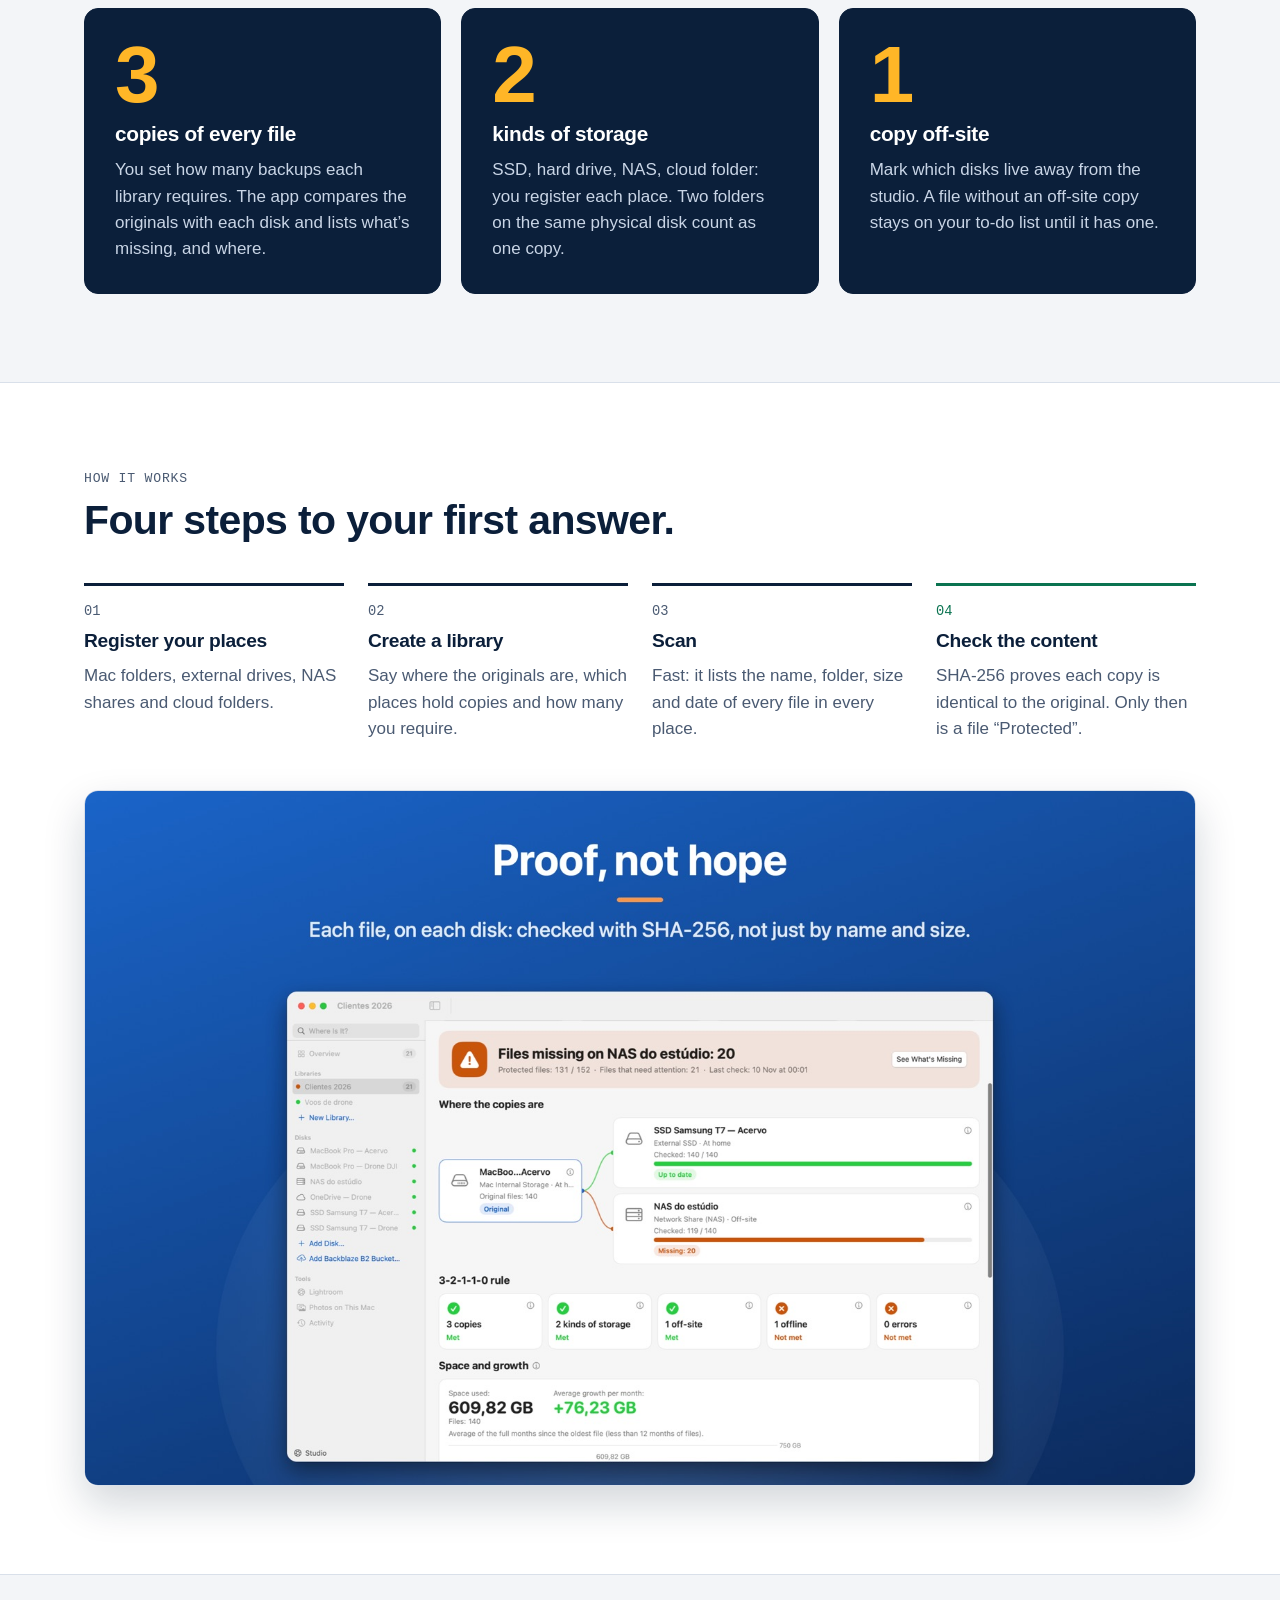
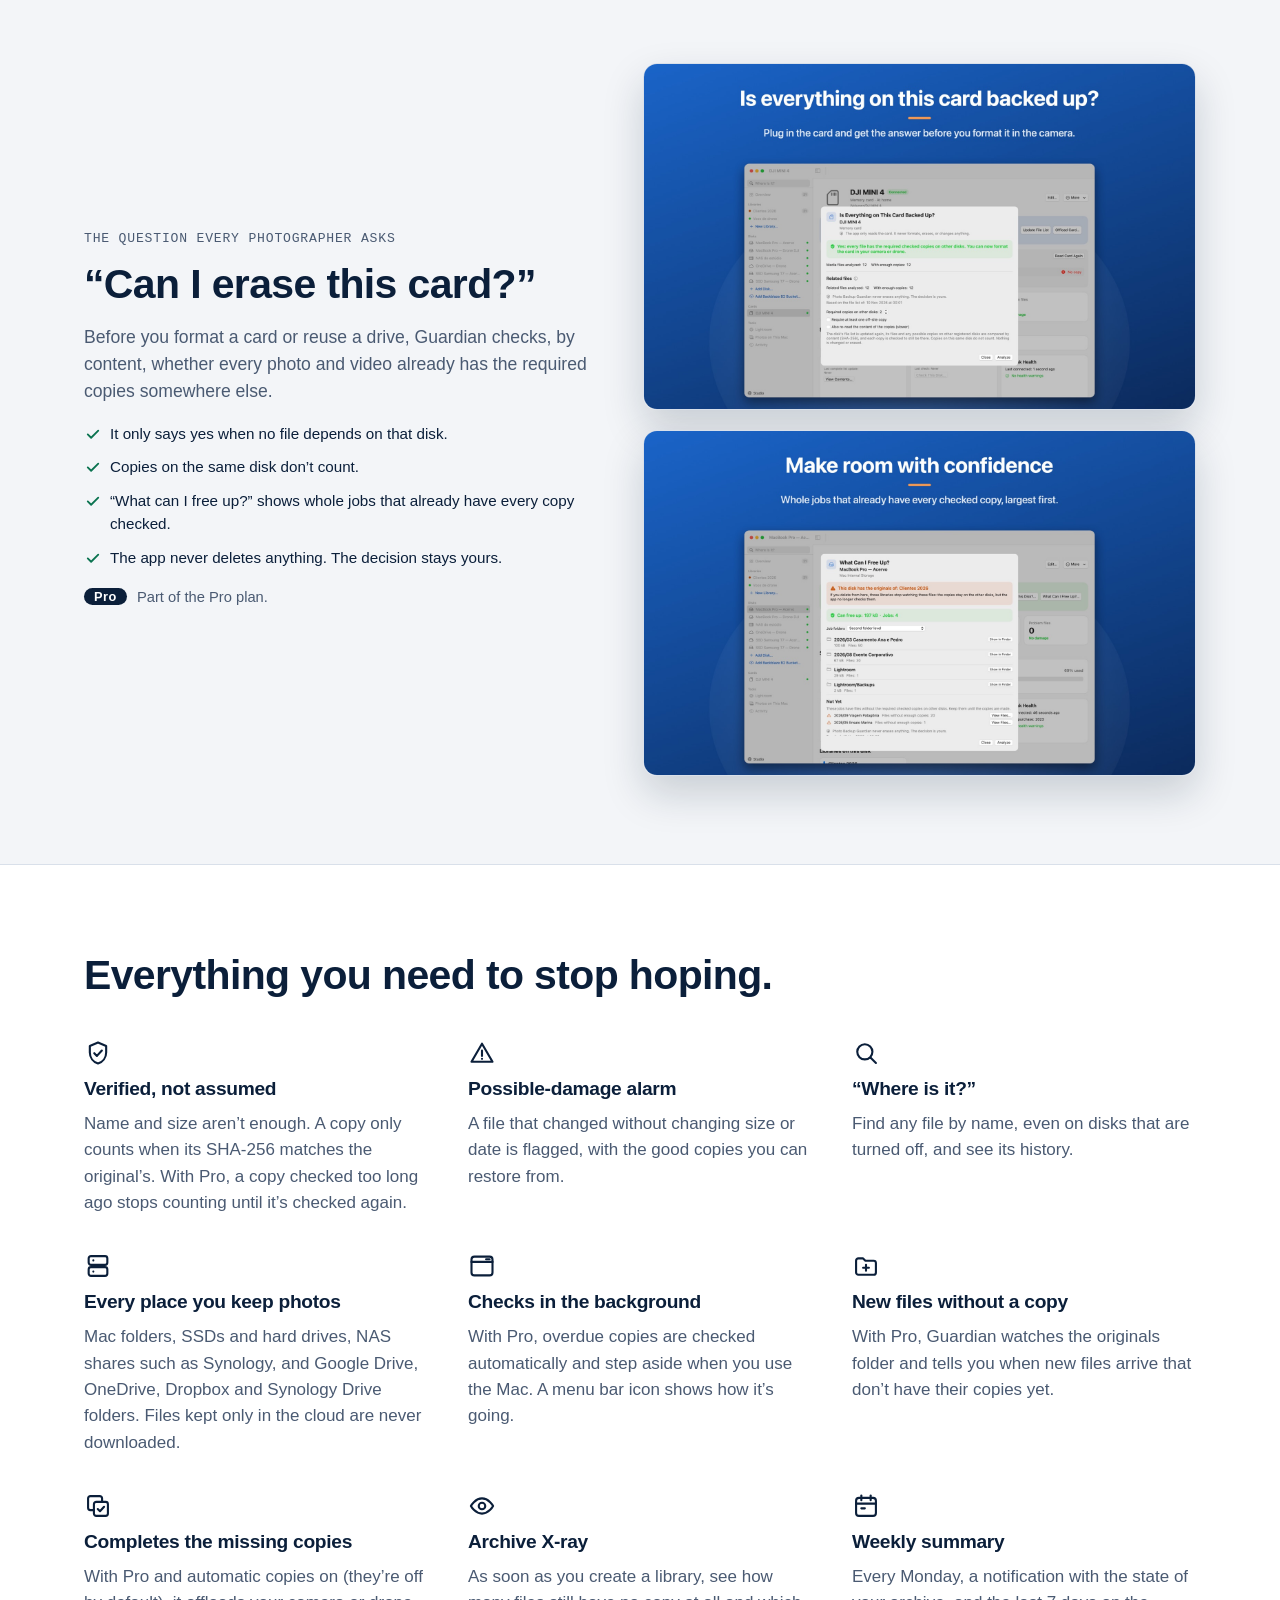
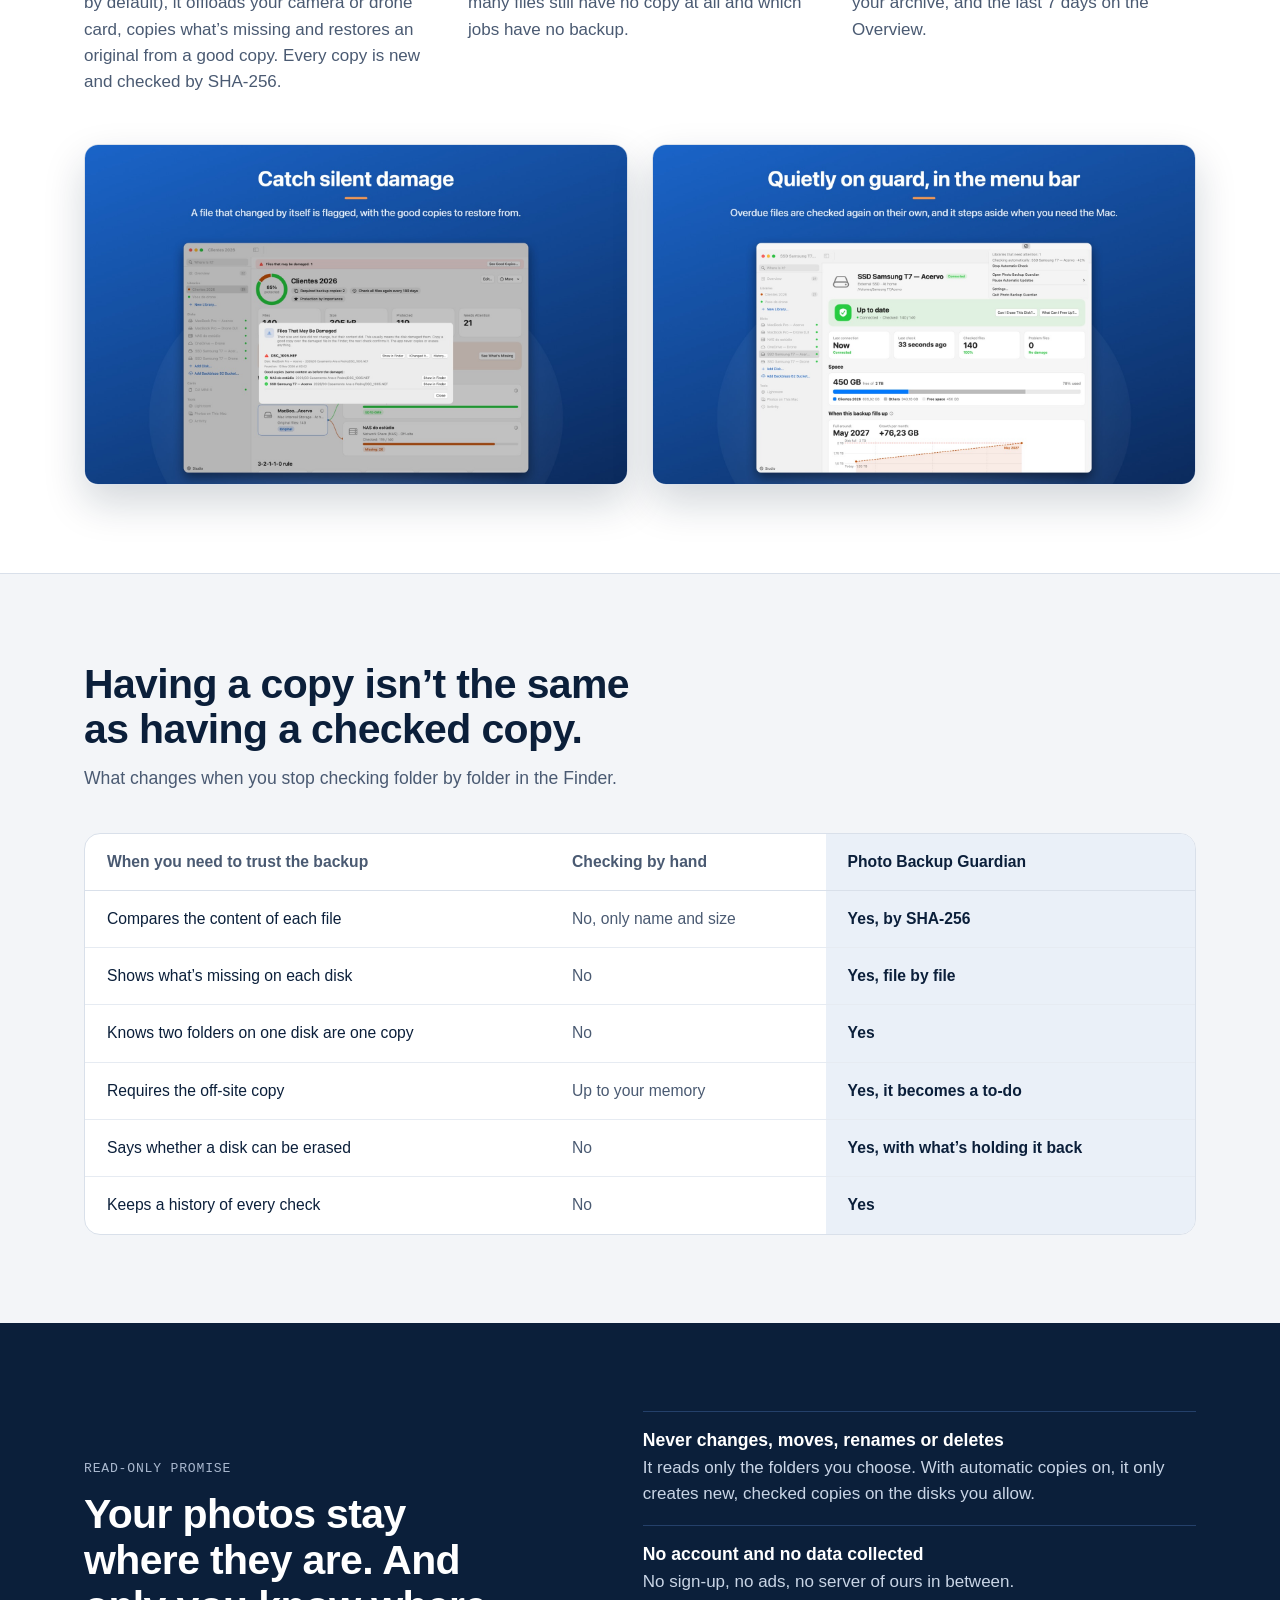
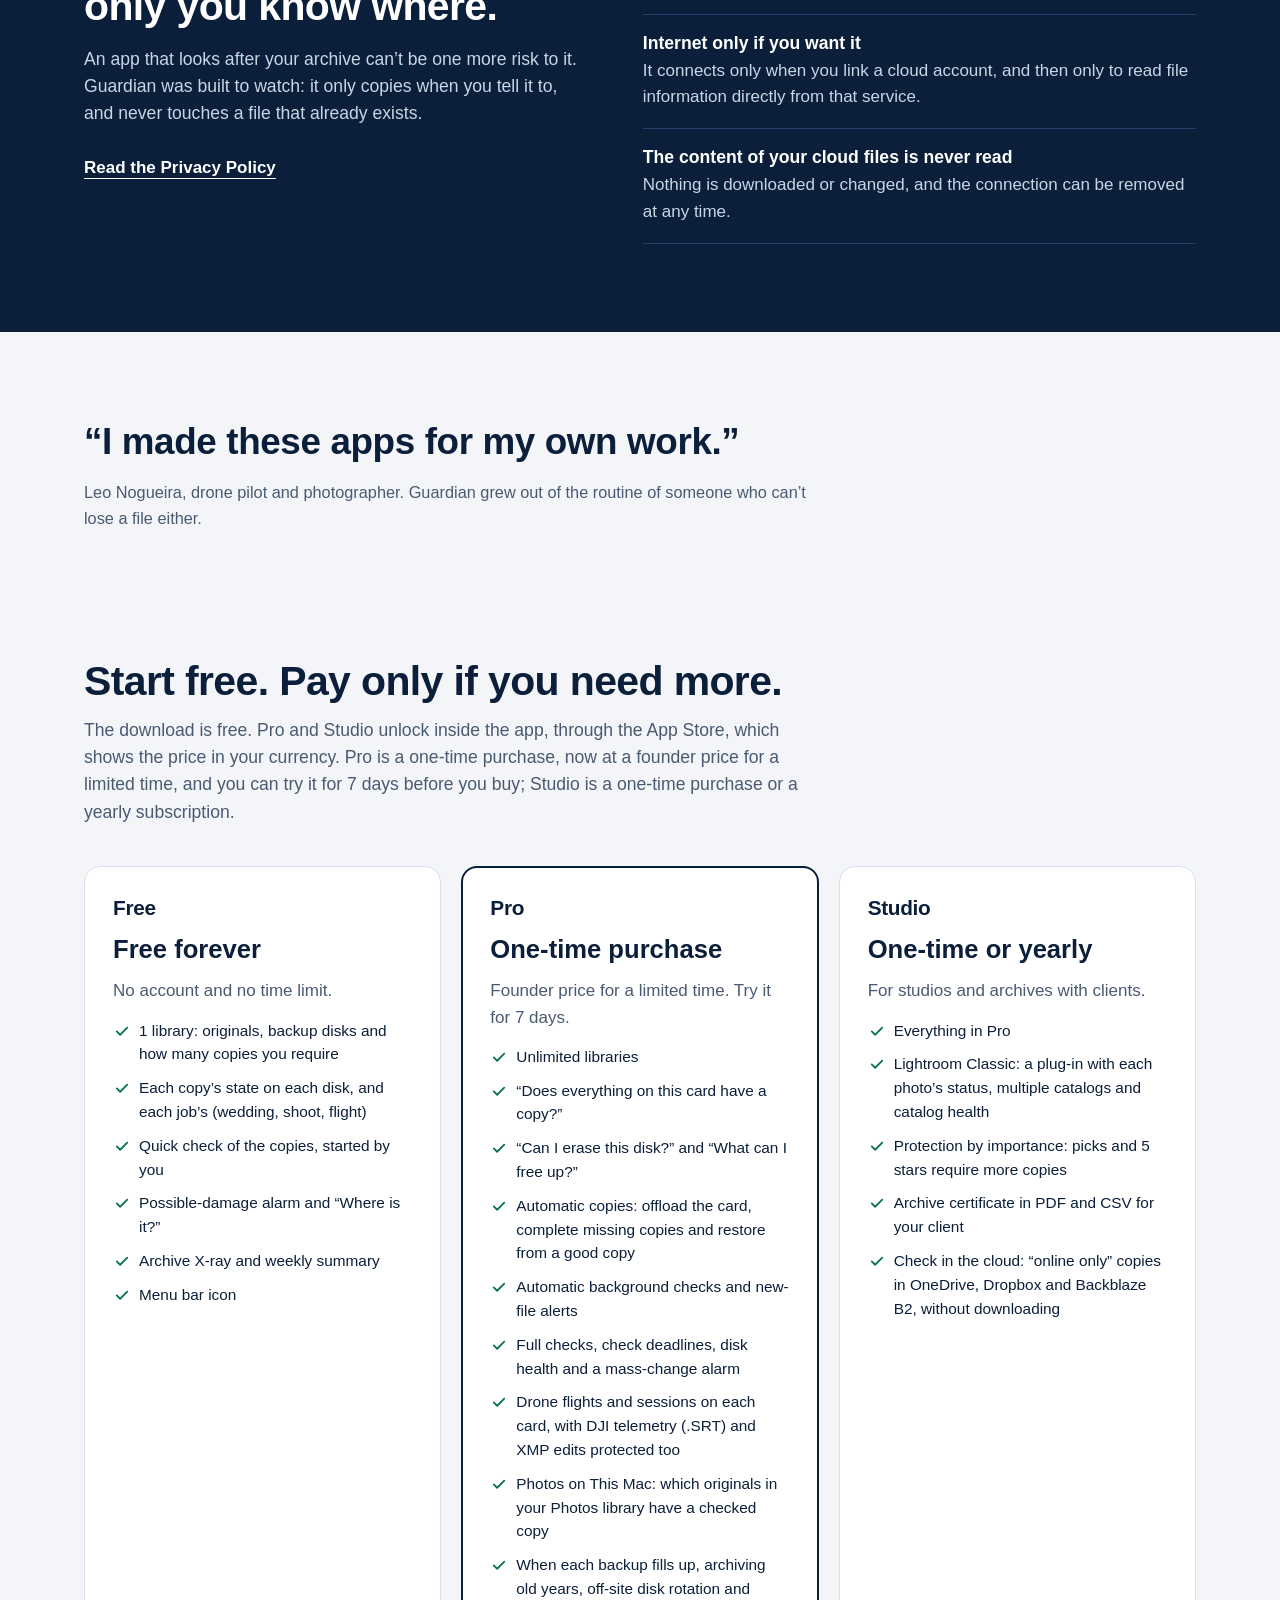
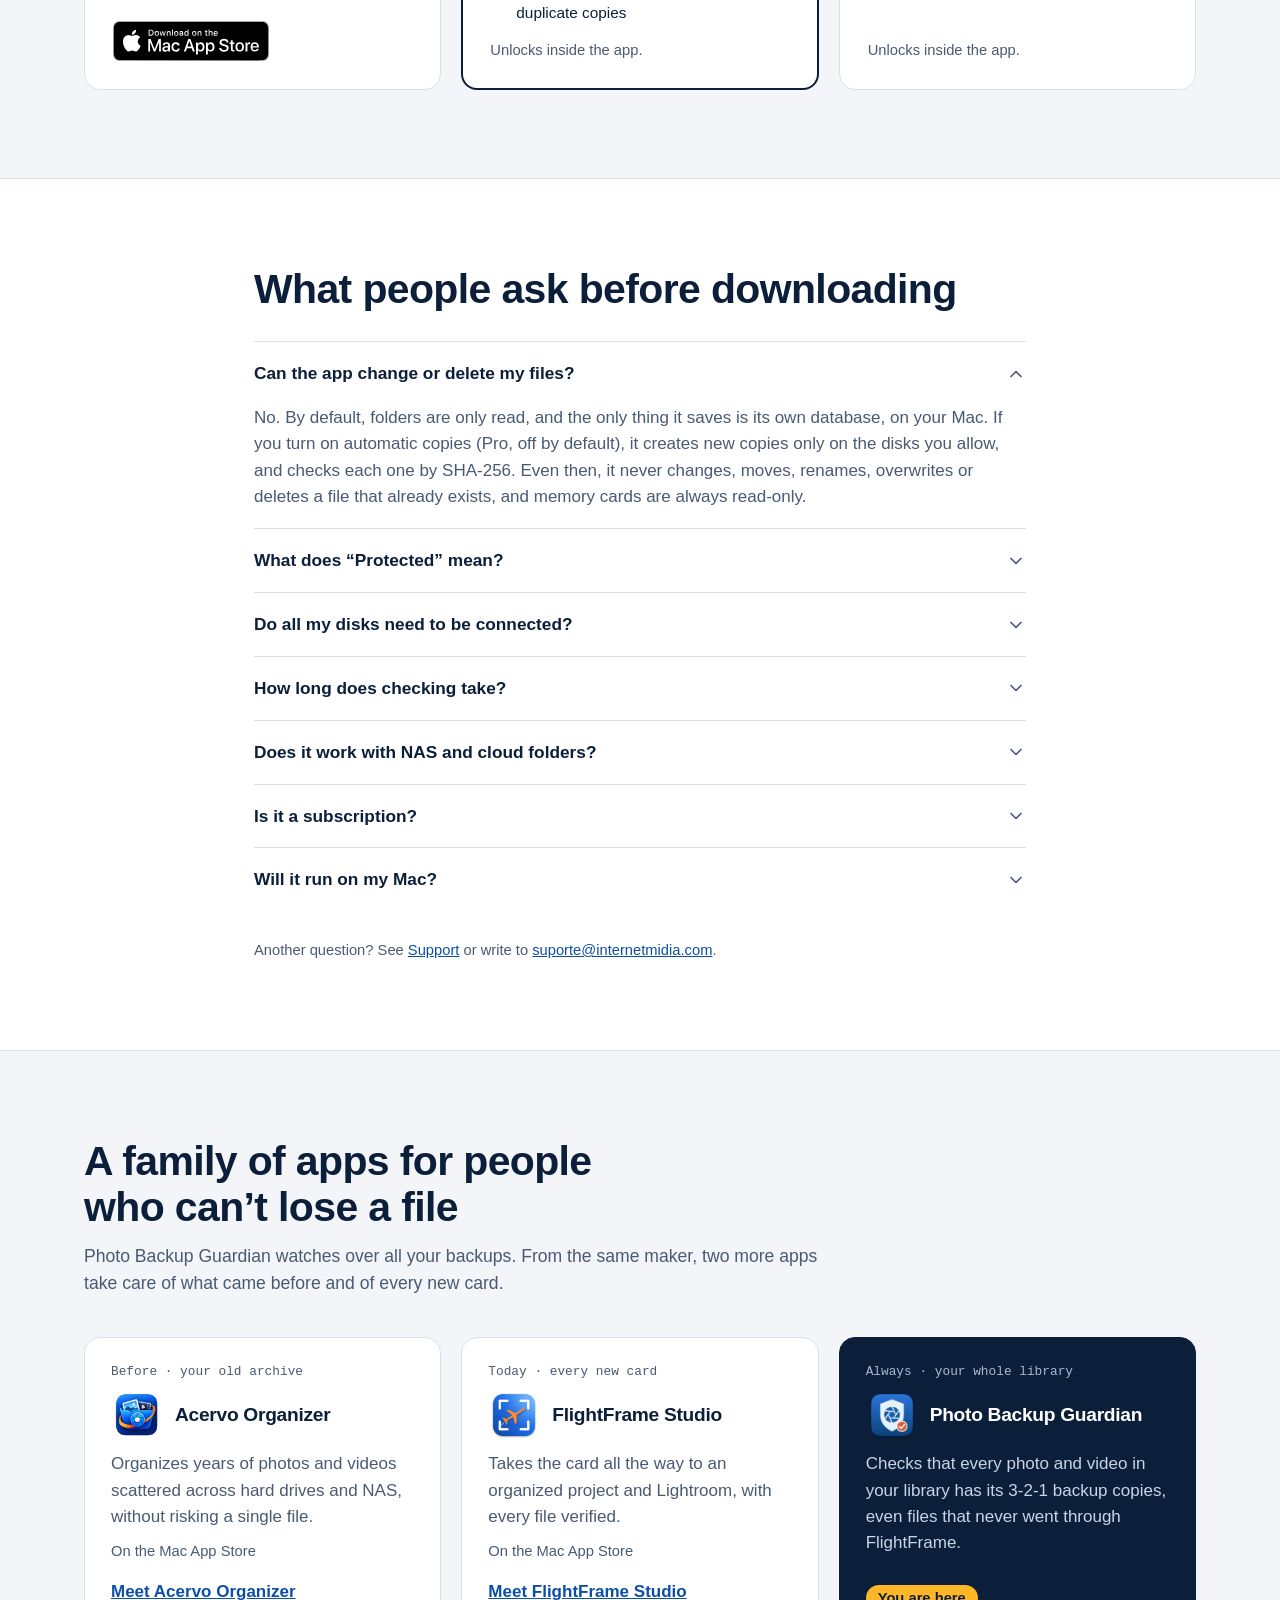
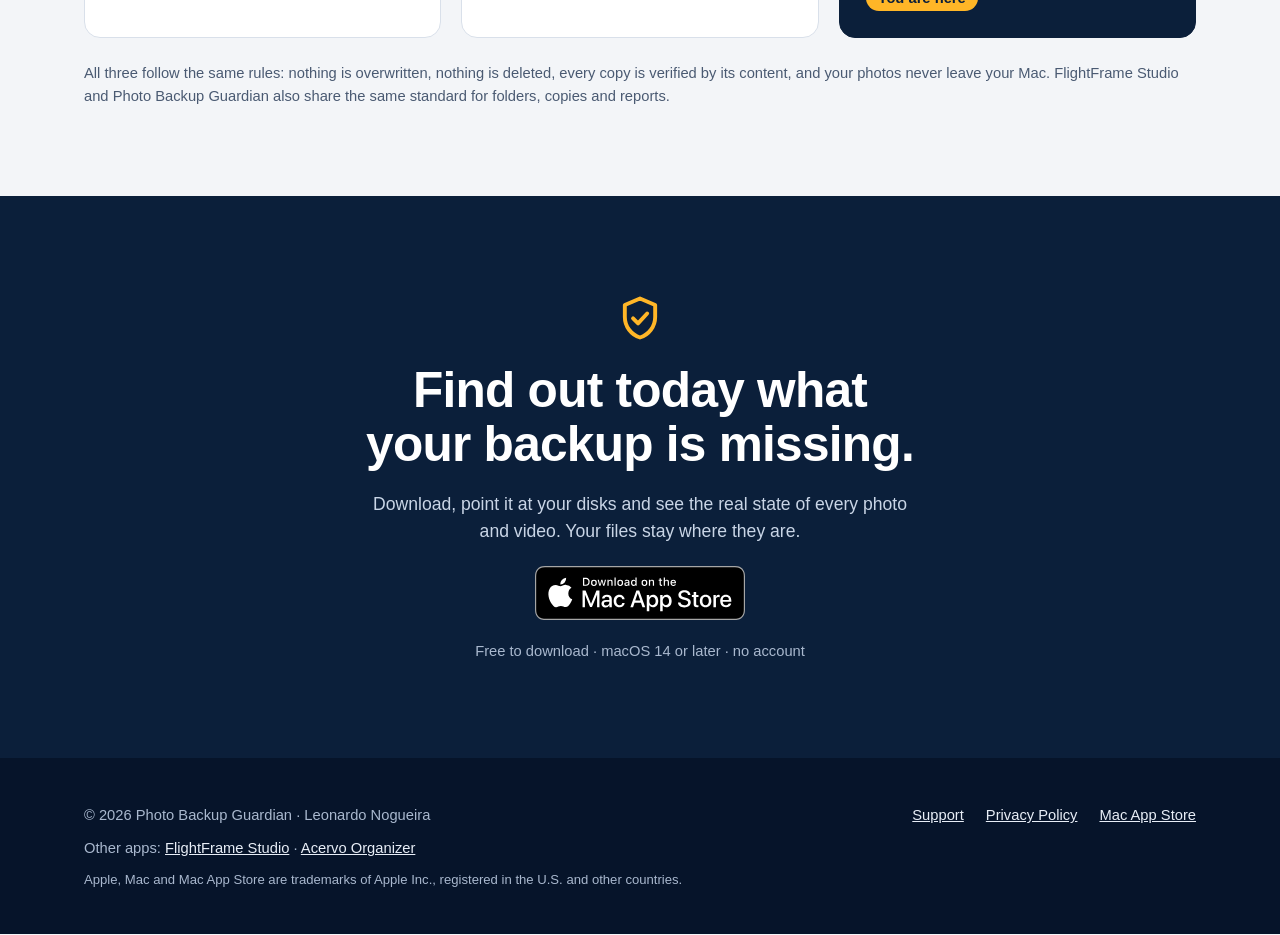
==== commit dccc2378: "Add files via upload" ====
--- a/index.html
+++ b/index.html
@@ -4,10 +4,10 @@
   <meta charset="utf-8">
   <meta name="viewport" content="width=device-width, initial-scale=1">
   <title>Photo Backup Guardian — Know your backup is complete</title>
-  <meta name="description" content="A Mac app for photographers and videographers that checks, file by file, whether every photo and video has verified backup copies on drives, NAS and cloud folders. Read-only. Free to download on the Mac App Store.">
+  <meta name="description" content="A Mac app for photographers and videographers that checks, file by file, whether every photo and video has verified backup copies on drives, NAS and cloud folders. Read-only by default. Free to download on the Mac App Store.">
   <meta property="og:title" content="Photo Backup Guardian — Know your backup is complete">
-  <meta property="og:description" content="Checks, file by file, whether every photo and video has verified backup copies. Read-only. Free to download on the Mac App Store.">
-  <meta property="og:image" content="https://photobackupguardian.app/shots/en/01-overview.jpg">
+  <meta property="og:description" content="Checks, file by file, whether every photo and video has verified backup copies. Read-only by default. Free to download on the Mac App Store.">
+  <meta property="og:image" content="https://photobackupguardian.app/shots/en/01-overview.jpg?v=1.1">
   <link rel="icon" type="image/png" href="favicon.png">
   <link rel="stylesheet" href="landing.css?v=2026-11-10">
   <script src="lang.js" defer></script>
@@ -33,12 +33,12 @@
     <div class="hero-copy">
       <p class="eyebrow" lang="en">Mac app · photographers and videographers</p><p class="eyebrow" lang="pt-BR">App para Mac · fotógrafos e videomakers</p>
       <h1 lang="en">Is your backup complete? Now you can prove it.</h1><h1 lang="pt-BR">Seu backup está completo? Agora dá para provar.</h1>
-      <p class="lead" lang="en">Guardian checks that every photo and video has the copies you require on drives, NAS and cloud folders, comparing the content file by file. It only reads: it never changes, moves or deletes anything.</p><p class="lead" lang="pt-BR">O Guardian confere se cada foto e vídeo tem as cópias que você exige em HDs, NAS e pastas de nuvem, comparando o conteúdo arquivo por arquivo. Ele só lê: nunca altera, move ou apaga nada.</p>
+      <p class="lead" lang="en">Guardian checks that every photo and video has the copies you require on drives, NAS and cloud folders, comparing the content file by file. It only reads, unless you turn on automatic copies, and even then it never changes, moves or deletes a file.</p><p class="lead" lang="pt-BR">O Guardian confere se cada foto e vídeo tem as cópias que você exige em HDs, NAS e pastas de nuvem, comparando o conteúdo arquivo por arquivo. Ele só lê, a não ser que você ligue as cópias automáticas, e mesmo assim nunca altera, move nem apaga um arquivo.</p>
       <div class="cta-row"><a class="store-badge big" href="https://apps.apple.com/app/id6824487886?mt=12" lang="en"><img src="badge-mac-app-store-en.svg" alt="Download on the Mac App Store" width="156" height="40"></a><a class="store-badge big" href="https://apps.apple.com/app/id6824487886?mt=12" lang="pt-BR"><img src="badge-mac-app-store-pt.svg" alt="Baixar na Mac App Store" width="156" height="40"></a><a class="text-link" href="#how"><span lang="en">See how it works</span><span lang="pt-BR">Ver como funciona</span></a></div>
       <p class="fine" lang="en">Free to download · macOS 14 or later · Apple silicon and Intel</p><p class="fine" lang="pt-BR">Grátis para baixar · macOS 14 ou mais novo · Apple Silicon e Intel</p>
-      <ul class="ticks"><li><svg aria-hidden="true" width="18" height="18" viewBox="0 0 24 24" fill="none" stroke="currentColor" stroke-width="2.4" stroke-linecap="round" stroke-linejoin="round"><path d="M5 12.5l4.5 4.5L19 7.5"/></svg><span lang="en">Read-only</span><span lang="pt-BR">Somente leitura</span></li><li><svg aria-hidden="true" width="18" height="18" viewBox="0 0 24 24" fill="none" stroke="currentColor" stroke-width="2.4" stroke-linecap="round" stroke-linejoin="round"><path d="M5 12.5l4.5 4.5L19 7.5"/></svg><span lang="en">No account</span><span lang="pt-BR">Sem conta</span></li><li><svg aria-hidden="true" width="18" height="18" viewBox="0 0 24 24" fill="none" stroke="currentColor" stroke-width="2.4" stroke-linecap="round" stroke-linejoin="round"><path d="M5 12.5l4.5 4.5L19 7.5"/></svg><span lang="en">No data collected</span><span lang="pt-BR">Sem coleta de dados</span></li></ul>
+      <ul class="ticks"><li><svg aria-hidden="true" width="18" height="18" viewBox="0 0 24 24" fill="none" stroke="currentColor" stroke-width="2.4" stroke-linecap="round" stroke-linejoin="round"><path d="M5 12.5l4.5 4.5L19 7.5"/></svg><span lang="en">Read-only by default</span><span lang="pt-BR">Somente leitura por padrão</span></li><li><svg aria-hidden="true" width="18" height="18" viewBox="0 0 24 24" fill="none" stroke="currentColor" stroke-width="2.4" stroke-linecap="round" stroke-linejoin="round"><path d="M5 12.5l4.5 4.5L19 7.5"/></svg><span lang="en">No account</span><span lang="pt-BR">Sem conta</span></li><li><svg aria-hidden="true" width="18" height="18" viewBox="0 0 24 24" fill="none" stroke="currentColor" stroke-width="2.4" stroke-linecap="round" stroke-linejoin="round"><path d="M5 12.5l4.5 4.5L19 7.5"/></svg><span lang="en">No data collected</span><span lang="pt-BR">Sem coleta de dados</span></li></ul>
     </div>
-    <figure class="hero-shot"><img class="shot" src="shots/en/01-overview.jpg" width="1600" height="1000" fetchpriority="high" alt="Photo Backup Guardian's overview: libraries, next steps and every disk with how many copies were checked" lang="en"><img class="shot" src="shots/pt/01-overview.jpg" width="1600" height="1000" fetchpriority="high" alt="Visão geral do Photo Backup Guardian: bibliotecas, próximos passos e cada disco com quantas cópias foram conferidas" lang="pt-BR"></figure>
+    <figure class="hero-shot"><img class="shot" src="shots/en/01-overview.jpg?v=1.1" width="1600" height="1000" fetchpriority="high" alt="Photo Backup Guardian's overview: libraries needing attention, archive size, when the next backup fills up, and next steps" lang="en"><img class="shot" src="shots/pt/01-overview.jpg?v=1.1" width="1600" height="1000" fetchpriority="high" alt="Visão geral do Photo Backup Guardian: bibliotecas que pedem atenção, tamanho do acervo, quando o próximo backup enche e próximos passos" lang="pt-BR"></figure>
   </div>
 </header>
 <main>
@@ -68,7 +68,7 @@
       <h2 lang="en">Four steps to your first answer.</h2><h2 lang="pt-BR">Quatro passos até a primeira resposta.</h2>
     </div>
     <ol class="steps"><li><span class="step-n">01</span><h3 lang="en">Register your places</h3><h3 lang="pt-BR">Cadastre seus locais</h3><p lang="en">Mac folders, external drives, NAS shares and cloud folders.</p><p lang="pt-BR">Pastas do Mac, discos externos, compartilhamentos de NAS e pastas de nuvem.</p></li><li><span class="step-n">02</span><h3 lang="en">Create a library</h3><h3 lang="pt-BR">Crie uma biblioteca</h3><p lang="en">Say where the originals are, which places hold copies and how many you require.</p><p lang="pt-BR">Diga onde ficam os originais, quais locais guardam cópias e quantas você exige.</p></li><li><span class="step-n">03</span><h3 lang="en">Scan</h3><h3 lang="pt-BR">Faça o scan</h3><p lang="en">Fast: it lists the name, folder, size and date of every file in every place.</p><p lang="pt-BR">Rápido: lista nome, pasta, tamanho e data de cada arquivo em cada local.</p></li><li class="last"><span class="step-n">04</span><h3 lang="en">Check the content</h3><h3 lang="pt-BR">Confira o conteúdo</h3><p lang="en">SHA-256 proves each copy is identical to the original. Only then is a file “Protected”.</p><p lang="pt-BR">O código SHA-256 prova que a cópia é idêntica ao original. Só então o arquivo fica “Protegido”.</p></li></ol>
-    <figure class="wide-shot"><img class="shot" src="shots/en/02-library.jpg" width="1600" height="1000" loading="lazy" alt="A library with the state of each file’s copy on each disk" lang="en"><img class="shot" src="shots/pt/02-library.jpg" width="1600" height="1000" loading="lazy" alt="Uma biblioteca com a situação de cada cópia em cada disco" lang="pt-BR"></figure>
+    <figure class="wide-shot"><img class="shot" src="shots/en/02-library.jpg?v=1.1" width="1600" height="1000" loading="lazy" alt="A library with the state of each file’s copy on each disk" lang="en"><img class="shot" src="shots/pt/02-library.jpg?v=1.1" width="1600" height="1000" loading="lazy" alt="Uma biblioteca com a situação de cada cópia em cada disco" lang="pt-BR"></figure>
   </div>
 </section>
 <section class="section">
@@ -81,18 +81,18 @@
       <p class="fine dark" lang="en"><span class="pro-tag">Pro</span> Part of the Pro plan.</p><p class="fine dark" lang="pt-BR"><span class="pro-tag">Pro</span> Faz parte do plano Pro.</p>
     </div>
     <div class="split-shots">
-      <figure><img class="shot" src="shots/en/04-card.jpg" width="1600" height="1000" loading="lazy" alt="“Does everything on this card have a copy?”: yes, every file has the required copies on other disks" lang="en"><img class="shot" src="shots/pt/04-card.jpg" width="1600" height="1000" loading="lazy" alt="“Tudo neste cartão já tem cópia?”: sim, todos os arquivos têm as cópias exigidas em outros discos" lang="pt-BR"></figure>
-      <figure><img class="shot" src="shots/en/05-free-space.jpg" width="1600" height="1000" loading="lazy" alt="“What can I free up?”: jobs whose every copy has been checked" lang="en"><img class="shot" src="shots/pt/05-free-space.jpg" width="1600" height="1000" loading="lazy" alt="“O que posso liberar?”: trabalhos com todas as cópias conferidas" lang="pt-BR"></figure>
+      <figure><img class="shot" src="shots/en/04-card.jpg?v=1.1" width="1600" height="1000" loading="lazy" alt="“Does everything on this card have a copy?”: yes, every file has the required copies on other disks" lang="en"><img class="shot" src="shots/pt/04-card.jpg?v=1.1" width="1600" height="1000" loading="lazy" alt="“Tudo neste cartão já tem cópia?”: sim, todos os arquivos têm as cópias exigidas em outros discos" lang="pt-BR"></figure>
+      <figure><img class="shot" src="shots/en/05-free-space.jpg?v=1.1" width="1600" height="1000" loading="lazy" alt="“What can I free up?”: jobs whose every copy has been checked" lang="en"><img class="shot" src="shots/pt/05-free-space.jpg?v=1.1" width="1600" height="1000" loading="lazy" alt="“O que posso liberar?”: trabalhos com todas as cópias conferidas" lang="pt-BR"></figure>
     </div>
   </div>
 </section>
 <section class="section white">
   <div class="wrap">
     <div class="head"><h2 lang="en">Everything you need to stop hoping.</h2><h2 lang="pt-BR">Tudo o que você precisa para parar de torcer.</h2></div>
-    <div class="features"><div class="feature"><svg aria-hidden="true" width="28" height="28" viewBox="0 0 24 24" fill="none" stroke="currentColor" stroke-width="1.8" stroke-linecap="round" stroke-linejoin="round"><path d="M12 3l7 3v5.5c0 4.4-2.9 8.2-7 9.5-4.1-1.3-7-5.1-7-9.5V6l7-3z"/><path d="M8.8 12.2l2.3 2.3 4.2-4.6"/></svg><h3 lang="en">Verified, not assumed</h3><h3 lang="pt-BR">Verificado, não suposto</h3><p lang="en">Name and size aren’t enough. A copy only counts when its SHA-256 matches the original’s. With Pro, a copy checked too long ago stops counting until it’s checked again.</p><p lang="pt-BR">Nome e tamanho não bastam. A cópia só conta quando o SHA-256 é idêntico ao do original. Com o Pro, uma cópia conferida há tempo demais deixa de contar até ser conferida de novo.</p></div><div class="feature"><svg aria-hidden="true" width="28" height="28" viewBox="0 0 24 24" fill="none" stroke="currentColor" stroke-width="1.8" stroke-linecap="round" stroke-linejoin="round"><path d="M12 4l9 15.5H3L12 4z"/><path d="M12 10v4.5"/><path d="M12 17h.01"/></svg><h3 lang="en">Possible-damage alarm</h3><h3 lang="pt-BR">Alarme de possível dano</h3><p lang="en">A file that changed without changing size or date is flagged, with the good copies you can restore from.</p><p lang="pt-BR">Um arquivo que mudou sem mudar de tamanho nem de data é apontado, com as cópias boas para restaurar.</p></div><div class="feature"><svg aria-hidden="true" width="28" height="28" viewBox="0 0 24 24" fill="none" stroke="currentColor" stroke-width="1.8" stroke-linecap="round" stroke-linejoin="round"><circle cx="11" cy="11" r="6.5"/><path d="M16 16l4.5 4.5"/></svg><h3 lang="en">“Where is it?”</h3><h3 lang="pt-BR">“Onde está?”</h3><p lang="en">Find any file by name, even on disks that are turned off, and see its history.</p><p lang="pt-BR">Ache qualquer arquivo pelo nome, mesmo em discos desligados, e veja o histórico dele.</p></div><div class="feature"><svg aria-hidden="true" width="28" height="28" viewBox="0 0 24 24" fill="none" stroke="currentColor" stroke-width="1.8" stroke-linecap="round" stroke-linejoin="round"><rect x="4" y="3.5" width="16" height="7.5" rx="2"/><rect x="4" y="13" width="16" height="7.5" rx="2"/><path d="M8 7.2h.01"/><path d="M8 16.8h.01"/></svg><h3 lang="en">Every place you keep photos</h3><h3 lang="pt-BR">Todos os lugares das suas fotos</h3><p lang="en">Mac folders, SSDs and hard drives, NAS shares such as Synology, and Google Drive, OneDrive and Synology Drive folders. Files kept only in the cloud are never downloaded.</p><p lang="pt-BR">Pastas do Mac, SSDs e HDs, NAS como o Synology e pastas do Google Drive, OneDrive e Synology Drive. Arquivos só na nuvem nunca são baixados.</p></div><div class="feature"><svg aria-hidden="true" width="28" height="28" viewBox="0 0 24 24" fill="none" stroke="currentColor" stroke-width="1.8" stroke-linecap="round" stroke-linejoin="round"><rect x="3" y="4" width="18" height="16" rx="2.5"/><path d="M3 8.5h18"/><path d="M15.5 6.2h3"/></svg><h3 lang="en">Checks in the background</h3><h3 lang="pt-BR">Conferência em segundo plano</h3><p lang="en">With Pro, overdue copies are checked automatically and step aside when you use the Mac. A menu bar icon shows how it’s going.</p><p lang="pt-BR">Com o Pro, as cópias vencidas são conferidas sozinhas e saem da frente quando você usa o Mac. Um ícone na barra de menus mostra o andamento.</p></div><div class="feature"><svg aria-hidden="true" width="28" height="28" viewBox="0 0 24 24" fill="none" stroke="currentColor" stroke-width="1.8" stroke-linecap="round" stroke-linejoin="round"><path d="M3.5 7.5a2 2 0 0 1 2-2h4l2 2h7a2 2 0 0 1 2 2v8a2 2 0 0 1-2 2h-13a2 2 0 0 1-2-2v-10z"/><path d="M12 11v5"/><path d="M9.5 13.5h5"/></svg><h3 lang="en">New files without a copy</h3><h3 lang="pt-BR">Arquivos novos sem cópia</h3><p lang="en">With Pro, Guardian watches the originals folder and tells you when new files arrive that don’t have their copies yet.</p><p lang="pt-BR">Com o Pro, o Guardian vigia a pasta dos originais e avisa quando chegam arquivos novos que ainda não têm cópia.</p></div></div>
+    <div class="features"><div class="feature"><svg aria-hidden="true" width="28" height="28" viewBox="0 0 24 24" fill="none" stroke="currentColor" stroke-width="1.8" stroke-linecap="round" stroke-linejoin="round"><path d="M12 3l7 3v5.5c0 4.4-2.9 8.2-7 9.5-4.1-1.3-7-5.1-7-9.5V6l7-3z"/><path d="M8.8 12.2l2.3 2.3 4.2-4.6"/></svg><h3 lang="en">Verified, not assumed</h3><h3 lang="pt-BR">Verificado, não suposto</h3><p lang="en">Name and size aren’t enough. A copy only counts when its SHA-256 matches the original’s. With Pro, a copy checked too long ago stops counting until it’s checked again.</p><p lang="pt-BR">Nome e tamanho não bastam. A cópia só conta quando o SHA-256 é idêntico ao do original. Com o Pro, uma cópia conferida há tempo demais deixa de contar até ser conferida de novo.</p></div><div class="feature"><svg aria-hidden="true" width="28" height="28" viewBox="0 0 24 24" fill="none" stroke="currentColor" stroke-width="1.8" stroke-linecap="round" stroke-linejoin="round"><path d="M12 4l9 15.5H3L12 4z"/><path d="M12 10v4.5"/><path d="M12 17h.01"/></svg><h3 lang="en">Possible-damage alarm</h3><h3 lang="pt-BR">Alarme de possível dano</h3><p lang="en">A file that changed without changing size or date is flagged, with the good copies you can restore from.</p><p lang="pt-BR">Um arquivo que mudou sem mudar de tamanho nem de data é apontado, com as cópias boas para restaurar.</p></div><div class="feature"><svg aria-hidden="true" width="28" height="28" viewBox="0 0 24 24" fill="none" stroke="currentColor" stroke-width="1.8" stroke-linecap="round" stroke-linejoin="round"><circle cx="11" cy="11" r="6.5"/><path d="M16 16l4.5 4.5"/></svg><h3 lang="en">“Where is it?”</h3><h3 lang="pt-BR">“Onde está?”</h3><p lang="en">Find any file by name, even on disks that are turned off, and see its history.</p><p lang="pt-BR">Ache qualquer arquivo pelo nome, mesmo em discos desligados, e veja o histórico dele.</p></div><div class="feature"><svg aria-hidden="true" width="28" height="28" viewBox="0 0 24 24" fill="none" stroke="currentColor" stroke-width="1.8" stroke-linecap="round" stroke-linejoin="round"><rect x="4" y="3.5" width="16" height="7.5" rx="2"/><rect x="4" y="13" width="16" height="7.5" rx="2"/><path d="M8 7.2h.01"/><path d="M8 16.8h.01"/></svg><h3 lang="en">Every place you keep photos</h3><h3 lang="pt-BR">Todos os lugares das suas fotos</h3><p lang="en">Mac folders, SSDs and hard drives, NAS shares such as Synology, and Google Drive, OneDrive, Dropbox and Synology Drive folders. Files kept only in the cloud are never downloaded.</p><p lang="pt-BR">Pastas do Mac, SSDs e HDs, NAS como o Synology e pastas do Google Drive, OneDrive, Dropbox e Synology Drive. Arquivos só na nuvem nunca são baixados.</p></div><div class="feature"><svg aria-hidden="true" width="28" height="28" viewBox="0 0 24 24" fill="none" stroke="currentColor" stroke-width="1.8" stroke-linecap="round" stroke-linejoin="round"><rect x="3" y="4" width="18" height="16" rx="2.5"/><path d="M3 8.5h18"/><path d="M15.5 6.2h3"/></svg><h3 lang="en">Checks in the background</h3><h3 lang="pt-BR">Conferência em segundo plano</h3><p lang="en">With Pro, overdue copies are checked automatically and step aside when you use the Mac. A menu bar icon shows how it’s going.</p><p lang="pt-BR">Com o Pro, as cópias vencidas são conferidas sozinhas e saem da frente quando você usa o Mac. Um ícone na barra de menus mostra o andamento.</p></div><div class="feature"><svg aria-hidden="true" width="28" height="28" viewBox="0 0 24 24" fill="none" stroke="currentColor" stroke-width="1.8" stroke-linecap="round" stroke-linejoin="round"><path d="M3.5 7.5a2 2 0 0 1 2-2h4l2 2h7a2 2 0 0 1 2 2v8a2 2 0 0 1-2 2h-13a2 2 0 0 1-2-2v-10z"/><path d="M12 11v5"/><path d="M9.5 13.5h5"/></svg><h3 lang="en">New files without a copy</h3><h3 lang="pt-BR">Arquivos novos sem cópia</h3><p lang="en">With Pro, Guardian watches the originals folder and tells you when new files arrive that don’t have their copies yet.</p><p lang="pt-BR">Com o Pro, o Guardian vigia a pasta dos originais e avisa quando chegam arquivos novos que ainda não têm cópia.</p></div><div class="feature"><svg aria-hidden="true" width="28" height="28" viewBox="0 0 24 24" fill="none" stroke="currentColor" stroke-width="1.8" stroke-linecap="round" stroke-linejoin="round"><rect x="8.5" y="8.5" width="12" height="12" rx="2"/><path d="M15.5 8.5V5.5a2 2 0 0 0-2-2h-8a2 2 0 0 0-2 2v8a2 2 0 0 0 2 2h3"/><path d="M11.8 14.6l1.9 1.9 3.5-3.8"/></svg><h3 lang="en">Completes the missing copies</h3><h3 lang="pt-BR">Completa as cópias que faltam</h3><p lang="en">With Pro and automatic copies on (they’re off by default), it offloads your camera or drone card, copies what’s missing and restores an original from a good copy. Every copy is new and checked by SHA-256.</p><p lang="pt-BR">Com o Pro e as cópias automáticas ligadas (vêm desligadas), ele descarrega o cartão da câmera ou do drone, copia o que falta e restaura um original a partir de uma cópia boa. Cada cópia é nova e conferida pelo SHA-256.</p></div><div class="feature"><svg aria-hidden="true" width="28" height="28" viewBox="0 0 24 24" fill="none" stroke="currentColor" stroke-width="1.8" stroke-linecap="round" stroke-linejoin="round"><path d="M2.5 12s3.5-6.5 9.5-6.5S21.5 12 21.5 12s-3.5 6.5-9.5 6.5S2.5 12 2.5 12z"/><circle cx="12" cy="12" r="2.8"/></svg><h3 lang="en">Archive X-ray</h3><h3 lang="pt-BR">Raio-X do acervo</h3><p lang="en">As soon as you create a library, see how many files still have no copy at all and which jobs have no backup.</p><p lang="pt-BR">Logo ao criar uma biblioteca, veja quantos arquivos ainda não têm nenhuma cópia e quais trabalhos estão sem backup.</p></div><div class="feature"><svg aria-hidden="true" width="28" height="28" viewBox="0 0 24 24" fill="none" stroke="currentColor" stroke-width="1.8" stroke-linecap="round" stroke-linejoin="round"><rect x="3.5" y="5" width="17" height="15.5" rx="2.5"/><path d="M3.5 10h17"/><path d="M8 3v4"/><path d="M16 3v4"/><path d="M8 14h3"/></svg><h3 lang="en">Weekly summary</h3><h3 lang="pt-BR">Resumo semanal</h3><p lang="en">Every Monday, a notification with the state of your archive, and the last 7 days on the Overview.</p><p lang="pt-BR">Toda segunda-feira, uma notificação com a situação do acervo, e os últimos 7 dias na Visão geral.</p></div></div>
     <div class="shot-pair">
-      <figure><img class="shot" src="shots/en/06-damage.jpg" width="1600" height="1000" loading="lazy" alt="Files with possible damage and the good copies to restore them from" lang="en"><img class="shot" src="shots/pt/06-damage.jpg" width="1600" height="1000" loading="lazy" alt="Arquivos com possível dano e as cópias boas para restaurar" lang="pt-BR"></figure>
-      <figure><img class="shot" src="shots/en/08-menu-bar.jpg" width="1600" height="1000" loading="lazy" alt="The menu bar icon with the automatic check in progress" lang="en"><img class="shot" src="shots/pt/08-menu-bar.jpg" width="1600" height="1000" loading="lazy" alt="O ícone na barra de menus com a conferência automática em andamento" lang="pt-BR"></figure>
+      <figure><img class="shot" src="shots/en/06-damage.jpg?v=1.1" width="1600" height="1000" loading="lazy" alt="Files with possible damage and the good copies to restore them from" lang="en"><img class="shot" src="shots/pt/06-damage.jpg?v=1.1" width="1600" height="1000" loading="lazy" alt="Arquivos com possível dano e as cópias boas para restaurar" lang="pt-BR"></figure>
+      <figure><img class="shot" src="shots/en/08-menu-bar.jpg?v=1.1" width="1600" height="1000" loading="lazy" alt="The menu bar icon with the automatic check in progress" lang="en"><img class="shot" src="shots/pt/08-menu-bar.jpg?v=1.1" width="1600" height="1000" loading="lazy" alt="O ícone na barra de menus com a conferência automática em andamento" lang="pt-BR"></figure>
     </div>
   </div>
 </section>
@@ -113,10 +113,10 @@
     <div class="split-copy">
       <p class="kicker" lang="en">Read-only promise</p><p class="kicker" lang="pt-BR">Promessa de somente leitura</p>
       <h2 lang="en">Your photos stay where they are. And only you know where.</h2><h2 lang="pt-BR">Suas fotos ficam onde estão. E só você sabe onde.</h2>
-      <p class="sub" lang="en">An app that looks after your archive can’t be one more risk to it. Guardian was built to watch, never to act.</p><p class="sub" lang="pt-BR">Um app que cuida do seu acervo não pode ser mais um risco para ele. Por isso o Guardian foi feito para observar, nunca para agir.</p>
+      <p class="sub" lang="en">An app that looks after your archive can’t be one more risk to it. Guardian was built to watch: it only copies when you tell it to, and never touches a file that already exists.</p><p class="sub" lang="pt-BR">Um app que cuida do seu acervo não pode ser mais um risco para ele. Por isso o Guardian foi feito para observar: só copia quando você manda, e nunca mexe num arquivo que já existe.</p>
       <a class="text-link light" href="privacy.html"><span lang="en">Read the Privacy Policy</span><span lang="pt-BR">Ler a Política de Privacidade</span></a>
     </div>
-    <ul class="promises"><li><strong lang="en">Never changes, moves, renames or deletes</strong><strong lang="pt-BR">Nunca altera, move, renomeia ou apaga</strong><span lang="en">It reads only the folders you choose.</span><span lang="pt-BR">Ele lê apenas as pastas que você escolhe.</span></li><li><strong lang="en">No account and no data collected</strong><strong lang="pt-BR">Sem conta e sem coleta de dados</strong><span lang="en">No sign-up, no ads, no server of ours in between.</span><span lang="pt-BR">Não existe cadastro, anúncio nem servidor nosso no meio do caminho.</span></li><li><strong lang="en">Internet only if you want it</strong><strong lang="pt-BR">Internet só se você quiser</strong><span lang="en">It connects only when you link a cloud account, and then only to read file information directly from that service.</span><span lang="pt-BR">A conexão acontece só ao ligar uma conta de nuvem, e só para ler as informações dos arquivos direto do serviço.</span></li><li><strong lang="en">The content of your cloud files is never read</strong><strong lang="pt-BR">O conteúdo dos arquivos na nuvem não é lido</strong><span lang="en">Nothing is downloaded or changed, and the connection can be removed at any time.</span><span lang="pt-BR">Nada é baixado nem alterado, e a conexão pode ser removida a qualquer momento.</span></li></ul>
+    <ul class="promises"><li><strong lang="en">Never changes, moves, renames or deletes</strong><strong lang="pt-BR">Nunca altera, move, renomeia ou apaga</strong><span lang="en">It reads only the folders you choose. With automatic copies on, it only creates new, checked copies on the disks you allow.</span><span lang="pt-BR">Ele lê apenas as pastas que você escolhe. Com as cópias automáticas ligadas, só cria cópias novas e conferidas nos discos que você permitir.</span></li><li><strong lang="en">No account and no data collected</strong><strong lang="pt-BR">Sem conta e sem coleta de dados</strong><span lang="en">No sign-up, no ads, no server of ours in between.</span><span lang="pt-BR">Não existe cadastro, anúncio nem servidor nosso no meio do caminho.</span></li><li><strong lang="en">Internet only if you want it</strong><strong lang="pt-BR">Internet só se você quiser</strong><span lang="en">It connects only when you link a cloud account, and then only to read file information directly from that service.</span><span lang="pt-BR">A conexão acontece só ao ligar uma conta de nuvem, e só para ler as informações dos arquivos direto do serviço.</span></li><li><strong lang="en">The content of your cloud files is never read</strong><strong lang="pt-BR">O conteúdo dos arquivos na nuvem não é lido</strong><span lang="en">Nothing is downloaded or changed, and the connection can be removed at any time.</span><span lang="pt-BR">Nada é baixado nem alterado, e a conexão pode ser removida a qualquer momento.</span></li></ul>
   </div>
 </section>
 <section class="section maker">
@@ -131,12 +131,12 @@
   <div class="wrap">
     <div class="head">
       <h2 lang="en">Start free. Pay only if you need more.</h2><h2 lang="pt-BR">Comece de graça. Pague só se precisar de mais.</h2>
-      <p class="sub" lang="en">The download is free. Pro and Studio unlock inside the app, through the App Store, which shows the price in your currency. Pro is a one-time purchase, now at a founder price for a limited time; Studio is a one-time purchase or a yearly subscription.</p><p class="sub" lang="pt-BR">O download é grátis. Pro e Studio são liberados dentro do app, pela App Store, que mostra o preço na sua moeda. O Pro é compra única, agora com preço de fundador por tempo limitado; o Studio pode ser compra única ou assinatura anual.</p>
+      <p class="sub" lang="en">The download is free. Pro and Studio unlock inside the app, through the App Store, which shows the price in your currency. Pro is a one-time purchase, now at a founder price for a limited time, and you can try it for 7 days before you buy; Studio is a one-time purchase or a yearly subscription.</p><p class="sub" lang="pt-BR">O download é grátis. Pro e Studio são liberados dentro do app, pela App Store, que mostra o preço na sua moeda. O Pro é compra única, agora com preço de fundador por tempo limitado, e dá para experimentá-lo por 7 dias antes de comprar; o Studio pode ser compra única ou assinatura anual.</p>
     </div>
     <div class="plans">
-      <div class="plan free"><h3>Free</h3><p class="plan-price" lang="en">Free forever</p><p class="plan-price" lang="pt-BR">Grátis para sempre</p><p class="plan-note" lang="en">No account and no time limit.</p><p class="plan-note" lang="pt-BR">Sem conta e sem prazo.</p><ul class="ticks dark-ticks"><li><svg aria-hidden="true" width="18" height="18" viewBox="0 0 24 24" fill="none" stroke="currentColor" stroke-width="2.4" stroke-linecap="round" stroke-linejoin="round"><path d="M5 12.5l4.5 4.5L19 7.5"/></svg><span lang="en">1 library: originals, backup disks and how many copies you require</span><span lang="pt-BR">1 biblioteca: originais, discos de backup e quantas cópias você exige</span></li><li><svg aria-hidden="true" width="18" height="18" viewBox="0 0 24 24" fill="none" stroke="currentColor" stroke-width="2.4" stroke-linecap="round" stroke-linejoin="round"><path d="M5 12.5l4.5 4.5L19 7.5"/></svg><span lang="en">Each copy’s state on each disk, and each job’s (wedding, shoot, flight)</span><span lang="pt-BR">A situação de cada cópia em cada disco e de cada trabalho (casamento, ensaio, voo)</span></li><li><svg aria-hidden="true" width="18" height="18" viewBox="0 0 24 24" fill="none" stroke="currentColor" stroke-width="2.4" stroke-linecap="round" stroke-linejoin="round"><path d="M5 12.5l4.5 4.5L19 7.5"/></svg><span lang="en">Quick check of the copies, started by you</span><span lang="pt-BR">Conferência rápida das cópias, iniciada por você</span></li><li><svg aria-hidden="true" width="18" height="18" viewBox="0 0 24 24" fill="none" stroke="currentColor" stroke-width="2.4" stroke-linecap="round" stroke-linejoin="round"><path d="M5 12.5l4.5 4.5L19 7.5"/></svg><span lang="en">Possible-damage alarm and “Where is it?”</span><span lang="pt-BR">Alarme de possível dano e “Onde está?”</span></li><li><svg aria-hidden="true" width="18" height="18" viewBox="0 0 24 24" fill="none" stroke="currentColor" stroke-width="2.4" stroke-linecap="round" stroke-linejoin="round"><path d="M5 12.5l4.5 4.5L19 7.5"/></svg><span lang="en">Menu bar icon</span><span lang="pt-BR">Ícone na barra de menus</span></li></ul><a class="store-badge" href="https://apps.apple.com/app/id6824487886?mt=12" lang="en"><img src="badge-mac-app-store-en.svg" alt="Download on the Mac App Store" width="156" height="40"></a><a class="store-badge" href="https://apps.apple.com/app/id6824487886?mt=12" lang="pt-BR"><img src="badge-mac-app-store-pt.svg" alt="Baixar na Mac App Store" width="156" height="40"></a></div>
-      <div class="plan pro featured"><h3>Pro</h3><p class="plan-price" lang="en">One-time purchase</p><p class="plan-price" lang="pt-BR">Compra única</p><p class="plan-note" lang="en">Founder price for a limited time.</p><p class="plan-note" lang="pt-BR">Preço de fundador por tempo limitado.</p><ul class="ticks dark-ticks"><li><svg aria-hidden="true" width="18" height="18" viewBox="0 0 24 24" fill="none" stroke="currentColor" stroke-width="2.4" stroke-linecap="round" stroke-linejoin="round"><path d="M5 12.5l4.5 4.5L19 7.5"/></svg><span lang="en">Unlimited libraries</span><span lang="pt-BR">Bibliotecas ilimitadas</span></li><li><svg aria-hidden="true" width="18" height="18" viewBox="0 0 24 24" fill="none" stroke="currentColor" stroke-width="2.4" stroke-linecap="round" stroke-linejoin="round"><path d="M5 12.5l4.5 4.5L19 7.5"/></svg><span lang="en">“Does everything on this card have a copy?”</span><span lang="pt-BR">“Tudo neste cartão já tem cópia?”</span></li><li><svg aria-hidden="true" width="18" height="18" viewBox="0 0 24 24" fill="none" stroke="currentColor" stroke-width="2.4" stroke-linecap="round" stroke-linejoin="round"><path d="M5 12.5l4.5 4.5L19 7.5"/></svg><span lang="en">“Can I erase this disk?” and “What can I free up?”</span><span lang="pt-BR">“Posso apagar este disco?” e “O que posso liberar?”</span></li><li><svg aria-hidden="true" width="18" height="18" viewBox="0 0 24 24" fill="none" stroke="currentColor" stroke-width="2.4" stroke-linecap="round" stroke-linejoin="round"><path d="M5 12.5l4.5 4.5L19 7.5"/></svg><span lang="en">Automatic background checks and new-file alerts</span><span lang="pt-BR">Conferência automática em segundo plano e aviso de arquivos novos</span></li><li><svg aria-hidden="true" width="18" height="18" viewBox="0 0 24 24" fill="none" stroke="currentColor" stroke-width="2.4" stroke-linecap="round" stroke-linejoin="round"><path d="M5 12.5l4.5 4.5L19 7.5"/></svg><span lang="en">Full checks, check deadlines and disk health</span><span lang="pt-BR">Conferência completa, prazo de conferência e saúde dos discos</span></li><li><svg aria-hidden="true" width="18" height="18" viewBox="0 0 24 24" fill="none" stroke="currentColor" stroke-width="2.4" stroke-linecap="round" stroke-linejoin="round"><path d="M5 12.5l4.5 4.5L19 7.5"/></svg><span lang="en">XMP edits and DJI drone telemetry (.SRT) protected too</span><span lang="pt-BR">Edições XMP e telemetria do drone DJI (.SRT) protegidas junto</span></li></ul><p class="plan-foot" lang="en">Unlocks inside the app.</p><p class="plan-foot" lang="pt-BR">Liberado dentro do app.</p></div>
-      <div class="plan studio"><h3>Studio</h3><p class="plan-price" lang="en">One-time or yearly</p><p class="plan-price" lang="pt-BR">Compra única ou anual</p><p class="plan-note" lang="en">For studios and archives with clients.</p><p class="plan-note" lang="pt-BR">Para estúdios e acervos com clientes.</p><ul class="ticks dark-ticks"><li><svg aria-hidden="true" width="18" height="18" viewBox="0 0 24 24" fill="none" stroke="currentColor" stroke-width="2.4" stroke-linecap="round" stroke-linejoin="round"><path d="M5 12.5l4.5 4.5L19 7.5"/></svg><span lang="en">Everything in Pro</span><span lang="pt-BR">Tudo do Pro</span></li><li><svg aria-hidden="true" width="18" height="18" viewBox="0 0 24 24" fill="none" stroke="currentColor" stroke-width="2.4" stroke-linecap="round" stroke-linejoin="round"><path d="M5 12.5l4.5 4.5L19 7.5"/></svg><span lang="en">Lightroom Classic: how many catalog photos have a checked copy</span><span lang="pt-BR">Lightroom Classic: quantas fotos do catálogo têm cópia conferida</span></li><li><svg aria-hidden="true" width="18" height="18" viewBox="0 0 24 24" fill="none" stroke="currentColor" stroke-width="2.4" stroke-linecap="round" stroke-linejoin="round"><path d="M5 12.5l4.5 4.5L19 7.5"/></svg><span lang="en">Protection by importance: picks and 5 stars require more copies</span><span lang="pt-BR">Proteção por importância: escolhidas e 5 estrelas exigem mais cópias</span></li><li><svg aria-hidden="true" width="18" height="18" viewBox="0 0 24 24" fill="none" stroke="currentColor" stroke-width="2.4" stroke-linecap="round" stroke-linejoin="round"><path d="M5 12.5l4.5 4.5L19 7.5"/></svg><span lang="en">Archive certificate in PDF and CSV for your client</span><span lang="pt-BR">Certificado de arquivamento em PDF e CSV para o cliente</span></li><li><svg aria-hidden="true" width="18" height="18" viewBox="0 0 24 24" fill="none" stroke="currentColor" stroke-width="2.4" stroke-linecap="round" stroke-linejoin="round"><path d="M5 12.5l4.5 4.5L19 7.5"/></svg><span lang="en">Check in the cloud: “online only” OneDrive copies, without downloading</span><span lang="pt-BR">Conferir pela nuvem: cópias “só online” no OneDrive, sem baixar nada</span></li></ul><p class="plan-foot" lang="en">Unlocks inside the app.</p><p class="plan-foot" lang="pt-BR">Liberado dentro do app.</p></div>
+      <div class="plan free"><h3>Free</h3><p class="plan-price" lang="en">Free forever</p><p class="plan-price" lang="pt-BR">Grátis para sempre</p><p class="plan-note" lang="en">No account and no time limit.</p><p class="plan-note" lang="pt-BR">Sem conta e sem prazo.</p><ul class="ticks dark-ticks"><li><svg aria-hidden="true" width="18" height="18" viewBox="0 0 24 24" fill="none" stroke="currentColor" stroke-width="2.4" stroke-linecap="round" stroke-linejoin="round"><path d="M5 12.5l4.5 4.5L19 7.5"/></svg><span lang="en">1 library: originals, backup disks and how many copies you require</span><span lang="pt-BR">1 biblioteca: originais, discos de backup e quantas cópias você exige</span></li><li><svg aria-hidden="true" width="18" height="18" viewBox="0 0 24 24" fill="none" stroke="currentColor" stroke-width="2.4" stroke-linecap="round" stroke-linejoin="round"><path d="M5 12.5l4.5 4.5L19 7.5"/></svg><span lang="en">Each copy’s state on each disk, and each job’s (wedding, shoot, flight)</span><span lang="pt-BR">A situação de cada cópia em cada disco e de cada trabalho (casamento, ensaio, voo)</span></li><li><svg aria-hidden="true" width="18" height="18" viewBox="0 0 24 24" fill="none" stroke="currentColor" stroke-width="2.4" stroke-linecap="round" stroke-linejoin="round"><path d="M5 12.5l4.5 4.5L19 7.5"/></svg><span lang="en">Quick check of the copies, started by you</span><span lang="pt-BR">Conferência rápida das cópias, iniciada por você</span></li><li><svg aria-hidden="true" width="18" height="18" viewBox="0 0 24 24" fill="none" stroke="currentColor" stroke-width="2.4" stroke-linecap="round" stroke-linejoin="round"><path d="M5 12.5l4.5 4.5L19 7.5"/></svg><span lang="en">Possible-damage alarm and “Where is it?”</span><span lang="pt-BR">Alarme de possível dano e “Onde está?”</span></li><li><svg aria-hidden="true" width="18" height="18" viewBox="0 0 24 24" fill="none" stroke="currentColor" stroke-width="2.4" stroke-linecap="round" stroke-linejoin="round"><path d="M5 12.5l4.5 4.5L19 7.5"/></svg><span lang="en">Archive X-ray and weekly summary</span><span lang="pt-BR">Raio-X do acervo e resumo semanal</span></li><li><svg aria-hidden="true" width="18" height="18" viewBox="0 0 24 24" fill="none" stroke="currentColor" stroke-width="2.4" stroke-linecap="round" stroke-linejoin="round"><path d="M5 12.5l4.5 4.5L19 7.5"/></svg><span lang="en">Menu bar icon</span><span lang="pt-BR">Ícone na barra de menus</span></li></ul><a class="store-badge" href="https://apps.apple.com/app/id6824487886?mt=12" lang="en"><img src="badge-mac-app-store-en.svg" alt="Download on the Mac App Store" width="156" height="40"></a><a class="store-badge" href="https://apps.apple.com/app/id6824487886?mt=12" lang="pt-BR"><img src="badge-mac-app-store-pt.svg" alt="Baixar na Mac App Store" width="156" height="40"></a></div>
+      <div class="plan pro featured"><h3>Pro</h3><p class="plan-price" lang="en">One-time purchase</p><p class="plan-price" lang="pt-BR">Compra única</p><p class="plan-note" lang="en">Founder price for a limited time. Try it for 7 days.</p><p class="plan-note" lang="pt-BR">Preço de fundador por tempo limitado. Experimente por 7 dias.</p><ul class="ticks dark-ticks"><li><svg aria-hidden="true" width="18" height="18" viewBox="0 0 24 24" fill="none" stroke="currentColor" stroke-width="2.4" stroke-linecap="round" stroke-linejoin="round"><path d="M5 12.5l4.5 4.5L19 7.5"/></svg><span lang="en">Unlimited libraries</span><span lang="pt-BR">Bibliotecas ilimitadas</span></li><li><svg aria-hidden="true" width="18" height="18" viewBox="0 0 24 24" fill="none" stroke="currentColor" stroke-width="2.4" stroke-linecap="round" stroke-linejoin="round"><path d="M5 12.5l4.5 4.5L19 7.5"/></svg><span lang="en">“Does everything on this card have a copy?”</span><span lang="pt-BR">“Tudo neste cartão já tem cópia?”</span></li><li><svg aria-hidden="true" width="18" height="18" viewBox="0 0 24 24" fill="none" stroke="currentColor" stroke-width="2.4" stroke-linecap="round" stroke-linejoin="round"><path d="M5 12.5l4.5 4.5L19 7.5"/></svg><span lang="en">“Can I erase this disk?” and “What can I free up?”</span><span lang="pt-BR">“Posso apagar este disco?” e “O que posso liberar?”</span></li><li><svg aria-hidden="true" width="18" height="18" viewBox="0 0 24 24" fill="none" stroke="currentColor" stroke-width="2.4" stroke-linecap="round" stroke-linejoin="round"><path d="M5 12.5l4.5 4.5L19 7.5"/></svg><span lang="en">Automatic copies: offload the card, complete missing copies and restore from a good copy</span><span lang="pt-BR">Cópias automáticas: descarregar o cartão, completar as cópias que faltam e restaurar a partir de uma cópia boa</span></li><li><svg aria-hidden="true" width="18" height="18" viewBox="0 0 24 24" fill="none" stroke="currentColor" stroke-width="2.4" stroke-linecap="round" stroke-linejoin="round"><path d="M5 12.5l4.5 4.5L19 7.5"/></svg><span lang="en">Automatic background checks and new-file alerts</span><span lang="pt-BR">Conferência automática em segundo plano e aviso de arquivos novos</span></li><li><svg aria-hidden="true" width="18" height="18" viewBox="0 0 24 24" fill="none" stroke="currentColor" stroke-width="2.4" stroke-linecap="round" stroke-linejoin="round"><path d="M5 12.5l4.5 4.5L19 7.5"/></svg><span lang="en">Full checks, check deadlines, disk health and a mass-change alarm</span><span lang="pt-BR">Conferência completa, prazo de conferência, saúde dos discos e alarme de mudanças em massa</span></li><li><svg aria-hidden="true" width="18" height="18" viewBox="0 0 24 24" fill="none" stroke="currentColor" stroke-width="2.4" stroke-linecap="round" stroke-linejoin="round"><path d="M5 12.5l4.5 4.5L19 7.5"/></svg><span lang="en">Drone flights and sessions on each card, with DJI telemetry (.SRT) and XMP edits protected too</span><span lang="pt-BR">Voos e sessões do cartão do drone, com a telemetria DJI (.SRT) e as edições XMP protegidas junto</span></li><li><svg aria-hidden="true" width="18" height="18" viewBox="0 0 24 24" fill="none" stroke="currentColor" stroke-width="2.4" stroke-linecap="round" stroke-linejoin="round"><path d="M5 12.5l4.5 4.5L19 7.5"/></svg><span lang="en">Photos on This Mac: which originals in your Photos library have a checked copy</span><span lang="pt-BR">Fotos do Mac: quais originais da biblioteca do Fotos têm cópia conferida</span></li><li><svg aria-hidden="true" width="18" height="18" viewBox="0 0 24 24" fill="none" stroke="currentColor" stroke-width="2.4" stroke-linecap="round" stroke-linejoin="round"><path d="M5 12.5l4.5 4.5L19 7.5"/></svg><span lang="en">When each backup fills up, archiving old years, off-site disk rotation and duplicate copies</span><span lang="pt-BR">Quando cada backup enche, arquivar anos antigos, rodízio dos discos fora de casa e cópias duplicadas</span></li></ul><p class="plan-foot" lang="en">Unlocks inside the app.</p><p class="plan-foot" lang="pt-BR">Liberado dentro do app.</p></div>
+      <div class="plan studio"><h3>Studio</h3><p class="plan-price" lang="en">One-time or yearly</p><p class="plan-price" lang="pt-BR">Compra única ou anual</p><p class="plan-note" lang="en">For studios and archives with clients.</p><p class="plan-note" lang="pt-BR">Para estúdios e acervos com clientes.</p><ul class="ticks dark-ticks"><li><svg aria-hidden="true" width="18" height="18" viewBox="0 0 24 24" fill="none" stroke="currentColor" stroke-width="2.4" stroke-linecap="round" stroke-linejoin="round"><path d="M5 12.5l4.5 4.5L19 7.5"/></svg><span lang="en">Everything in Pro</span><span lang="pt-BR">Tudo do Pro</span></li><li><svg aria-hidden="true" width="18" height="18" viewBox="0 0 24 24" fill="none" stroke="currentColor" stroke-width="2.4" stroke-linecap="round" stroke-linejoin="round"><path d="M5 12.5l4.5 4.5L19 7.5"/></svg><span lang="en">Lightroom Classic: a plug-in with each photo’s status, multiple catalogs and catalog health</span><span lang="pt-BR">Lightroom Classic: plugin com a situação de cada foto, vários catálogos e a saúde do catálogo</span></li><li><svg aria-hidden="true" width="18" height="18" viewBox="0 0 24 24" fill="none" stroke="currentColor" stroke-width="2.4" stroke-linecap="round" stroke-linejoin="round"><path d="M5 12.5l4.5 4.5L19 7.5"/></svg><span lang="en">Protection by importance: picks and 5 stars require more copies</span><span lang="pt-BR">Proteção por importância: escolhidas e 5 estrelas exigem mais cópias</span></li><li><svg aria-hidden="true" width="18" height="18" viewBox="0 0 24 24" fill="none" stroke="currentColor" stroke-width="2.4" stroke-linecap="round" stroke-linejoin="round"><path d="M5 12.5l4.5 4.5L19 7.5"/></svg><span lang="en">Archive certificate in PDF and CSV for your client</span><span lang="pt-BR">Certificado de arquivamento em PDF e CSV para o cliente</span></li><li><svg aria-hidden="true" width="18" height="18" viewBox="0 0 24 24" fill="none" stroke="currentColor" stroke-width="2.4" stroke-linecap="round" stroke-linejoin="round"><path d="M5 12.5l4.5 4.5L19 7.5"/></svg><span lang="en">Check in the cloud: “online only” copies in OneDrive, Dropbox and Backblaze B2, without downloading</span><span lang="pt-BR">Conferir pela nuvem: cópias “só online” no OneDrive, no Dropbox e no Backblaze B2, sem baixar nada</span></li></ul><p class="plan-foot" lang="en">Unlocks inside the app.</p><p class="plan-foot" lang="pt-BR">Liberado dentro do app.</p></div>
     </div>
   </div>
 </section>
@@ -144,12 +144,12 @@
   <div class="wrap narrow">
     <h2 lang="en">What people ask before downloading</h2><h2 lang="pt-BR">O que perguntam antes de baixar</h2>
     <div class="faq">
-      <details open lang="en"><summary><span>Can the app change or delete my files?</span><svg aria-hidden="true" width="20" height="20" viewBox="0 0 24 24" fill="none" stroke="currentColor" stroke-width="2" stroke-linecap="round" stroke-linejoin="round"><path d="M6 9l6 6 6-6"/></svg></summary><p>No. Folders are opened read-only. It never changes, moves, renames or deletes photos and videos; the only thing it saves is its own database, on your Mac.</p></details><details open lang="pt-BR"><summary><span>O app pode alterar ou apagar meus arquivos?</span><svg aria-hidden="true" width="20" height="20" viewBox="0 0 24 24" fill="none" stroke="currentColor" stroke-width="2" stroke-linecap="round" stroke-linejoin="round"><path d="M6 9l6 6 6-6"/></svg></summary><p>Não. As pastas são abertas somente para leitura. Ele nunca altera, move, renomeia ou apaga fotos e vídeos; guarda apenas o próprio banco de dados no seu Mac.</p></details>
+      <details open lang="en"><summary><span>Can the app change or delete my files?</span><svg aria-hidden="true" width="20" height="20" viewBox="0 0 24 24" fill="none" stroke="currentColor" stroke-width="2" stroke-linecap="round" stroke-linejoin="round"><path d="M6 9l6 6 6-6"/></svg></summary><p>No. By default, folders are only read, and the only thing it saves is its own database, on your Mac. If you turn on automatic copies (Pro, off by default), it creates new copies only on the disks you allow, and checks each one by SHA-256. Even then, it never changes, moves, renames, overwrites or deletes a file that already exists, and memory cards are always read-only.</p></details><details open lang="pt-BR"><summary><span>O app pode alterar ou apagar meus arquivos?</span><svg aria-hidden="true" width="20" height="20" viewBox="0 0 24 24" fill="none" stroke="currentColor" stroke-width="2" stroke-linecap="round" stroke-linejoin="round"><path d="M6 9l6 6 6-6"/></svg></summary><p>Não. Por padrão, as pastas só são lidas, e ele guarda apenas o próprio banco de dados no seu Mac. Se você ligar as cópias automáticas (Pro, desligadas de fábrica), ele cria cópias novas só nos discos que você permitir, e confere cada uma pelo SHA-256. Mesmo assim, nunca altera, move, renomeia, sobrescreve nem apaga um arquivo que já existe, e os cartões são sempre só lidos.</p></details>
       <details lang="en"><summary><span>What does “Protected” mean?</span><svg aria-hidden="true" width="20" height="20" viewBox="0 0 24 24" fill="none" stroke="currentColor" stroke-width="2" stroke-linecap="round" stroke-linejoin="round"><path d="M6 9l6 6 6-6"/></svg></summary><p>The file has as many copies as the library requires, and each copy’s content was verified to be identical to the original. Copies found only by name and size show as “Awaiting verification”.</p></details><details lang="pt-BR"><summary><span>O que significa “Protegido”?</span><svg aria-hidden="true" width="20" height="20" viewBox="0 0 24 24" fill="none" stroke="currentColor" stroke-width="2" stroke-linecap="round" stroke-linejoin="round"><path d="M6 9l6 6 6-6"/></svg></summary><p>O arquivo tem a quantidade de cópias que a biblioteca exige, e o conteúdo de cada uma foi verificado como idêntico ao original. Cópias achadas só por nome e tamanho ficam como “Aguardando verificação”.</p></details>
       <details lang="en"><summary><span>Do all my disks need to be connected?</span><svg aria-hidden="true" width="20" height="20" viewBox="0 0 24 24" fill="none" stroke="currentColor" stroke-width="2" stroke-linecap="round" stroke-linejoin="round"><path d="M6 9l6 6 6-6"/></svg></summary><p>No. A disconnected drive or NAS shows as “Unknown”, never as “Missing”. When you connect it again, the dashboard updates.</p></details><details lang="pt-BR"><summary><span>Preciso deixar todos os discos conectados?</span><svg aria-hidden="true" width="20" height="20" viewBox="0 0 24 24" fill="none" stroke="currentColor" stroke-width="2" stroke-linecap="round" stroke-linejoin="round"><path d="M6 9l6 6 6-6"/></svg></summary><p>Não. Um disco ou NAS desconectado aparece como “Desconhecido”, nunca como “Faltando”. Quando você conecta de novo, o painel se atualiza.</p></details>
       <details lang="en"><summary><span>How long does checking take?</span><svg aria-hidden="true" width="20" height="20" viewBox="0 0 24 24" fill="none" stroke="currentColor" stroke-width="2" stroke-linecap="round" stroke-linejoin="round"><path d="M6 9l6 6 6-6"/></svg></summary><p>The scan is fast. Checking the content reads every file and can take hours on a large archive, but you can stop it at any time without losing what was already checked.</p></details><details lang="pt-BR"><summary><span>Quanto tempo leva a conferência?</span><svg aria-hidden="true" width="20" height="20" viewBox="0 0 24 24" fill="none" stroke="currentColor" stroke-width="2" stroke-linecap="round" stroke-linejoin="round"><path d="M6 9l6 6 6-6"/></svg></summary><p>O scan é rápido. Conferir o conteúdo lê cada arquivo e pode levar horas em acervos grandes, mas você pode parar a qualquer momento sem perder o que já foi conferido.</p></details>
-      <details lang="en"><summary><span>Does it work with NAS and cloud folders?</span><svg aria-hidden="true" width="20" height="20" viewBox="0 0 24 24" fill="none" stroke="currentColor" stroke-width="2" stroke-linecap="round" stroke-linejoin="round"><path d="M6 9l6 6 6-6"/></svg></summary><p>Yes: NAS shares mounted on the Mac, and Google Drive, OneDrive and Synology Drive folders. Files kept only in the cloud are never downloaded; with Studio, “online only” OneDrive copies can be checked in the cloud.</p></details><details lang="pt-BR"><summary><span>Funciona com NAS e com pastas de nuvem?</span><svg aria-hidden="true" width="20" height="20" viewBox="0 0 24 24" fill="none" stroke="currentColor" stroke-width="2" stroke-linecap="round" stroke-linejoin="round"><path d="M6 9l6 6 6-6"/></svg></summary><p>Sim: compartilhamentos de NAS montados no Mac e pastas do Google Drive, OneDrive e Synology Drive. Arquivos só na nuvem nunca são baixados; com o Studio, cópias “só online” no OneDrive podem ser conferidas pela nuvem.</p></details>
-      <details lang="en"><summary><span>Is it a subscription?</span><svg aria-hidden="true" width="20" height="20" viewBox="0 0 24 24" fill="none" stroke="currentColor" stroke-width="2" stroke-linecap="round" stroke-linejoin="round"><path d="M6 9l6 6 6-6"/></svg></summary><p>Not necessarily. The download is free, Pro is a one-time purchase, and Studio is either a one-time purchase or a yearly subscription. Purchases work on every Mac signed in to the same Apple Account.</p></details><details lang="pt-BR"><summary><span>É assinatura?</span><svg aria-hidden="true" width="20" height="20" viewBox="0 0 24 24" fill="none" stroke="currentColor" stroke-width="2" stroke-linecap="round" stroke-linejoin="round"><path d="M6 9l6 6 6-6"/></svg></summary><p>Não precisa ser. O download é grátis, o Pro é compra única e o Studio pode ser compra única ou assinatura anual. As compras valem em todos os Macs com a mesma Conta Apple.</p></details>
+      <details lang="en"><summary><span>Does it work with NAS and cloud folders?</span><svg aria-hidden="true" width="20" height="20" viewBox="0 0 24 24" fill="none" stroke="currentColor" stroke-width="2" stroke-linecap="round" stroke-linejoin="round"><path d="M6 9l6 6 6-6"/></svg></summary><p>Yes: NAS shares mounted on the Mac, and Google Drive, OneDrive, Dropbox and Synology Drive folders. Files kept only in the cloud are never downloaded; with Studio, “online only” copies in OneDrive, Dropbox and Backblaze B2 can be checked in the cloud, by the code the service reports.</p></details><details lang="pt-BR"><summary><span>Funciona com NAS e com pastas de nuvem?</span><svg aria-hidden="true" width="20" height="20" viewBox="0 0 24 24" fill="none" stroke="currentColor" stroke-width="2" stroke-linecap="round" stroke-linejoin="round"><path d="M6 9l6 6 6-6"/></svg></summary><p>Sim: compartilhamentos de NAS montados no Mac e pastas do Google Drive, OneDrive, Dropbox e Synology Drive. Arquivos só na nuvem nunca são baixados; com o Studio, cópias “só online” no OneDrive, no Dropbox e no Backblaze B2 podem ser conferidas pela nuvem, pelo código informado pelo serviço.</p></details>
+      <details lang="en"><summary><span>Is it a subscription?</span><svg aria-hidden="true" width="20" height="20" viewBox="0 0 24 24" fill="none" stroke="currentColor" stroke-width="2" stroke-linecap="round" stroke-linejoin="round"><path d="M6 9l6 6 6-6"/></svg></summary><p>Not necessarily. The download is free, Pro is a one-time purchase you can try for 7 days, and Studio is either a one-time purchase or a yearly subscription. Purchases work on every Mac signed in to the same Apple Account.</p></details><details lang="pt-BR"><summary><span>É assinatura?</span><svg aria-hidden="true" width="20" height="20" viewBox="0 0 24 24" fill="none" stroke="currentColor" stroke-width="2" stroke-linecap="round" stroke-linejoin="round"><path d="M6 9l6 6 6-6"/></svg></summary><p>Não precisa ser. O download é grátis, o Pro é compra única que dá para experimentar por 7 dias, e o Studio pode ser compra única ou assinatura anual. As compras valem em todos os Macs com a mesma Conta Apple.</p></details>
       <details lang="en"><summary><span>Will it run on my Mac?</span><svg aria-hidden="true" width="20" height="20" viewBox="0 0 24 24" fill="none" stroke="currentColor" stroke-width="2" stroke-linecap="round" stroke-linejoin="round"><path d="M6 9l6 6 6-6"/></svg></summary><p>On any Mac with macOS 14 (Sonoma) or later, Apple silicon or Intel. There’s no Windows version.</p></details><details lang="pt-BR"><summary><span>Funciona no meu Mac?</span><svg aria-hidden="true" width="20" height="20" viewBox="0 0 24 24" fill="none" stroke="currentColor" stroke-width="2" stroke-linecap="round" stroke-linejoin="round"><path d="M6 9l6 6 6-6"/></svg></summary><p>Em qualquer Mac com macOS 14 (Sonoma) ou mais novo, Apple Silicon ou Intel. Não há versão para Windows.</p></details>
     </div>
     <p class="fine dark" lang="en">Another question? See <a href="support.html">Support</a> or write to <a href="mailto:suporte@internetmidia.com">suporte@internetmidia.com</a>.</p><p class="fine dark" lang="pt-BR">Outra dúvida? Veja a página de <a href="support.html">Suporte</a> ou escreva para <a href="mailto:suporte@internetmidia.com">suporte@internetmidia.com</a>.</p>
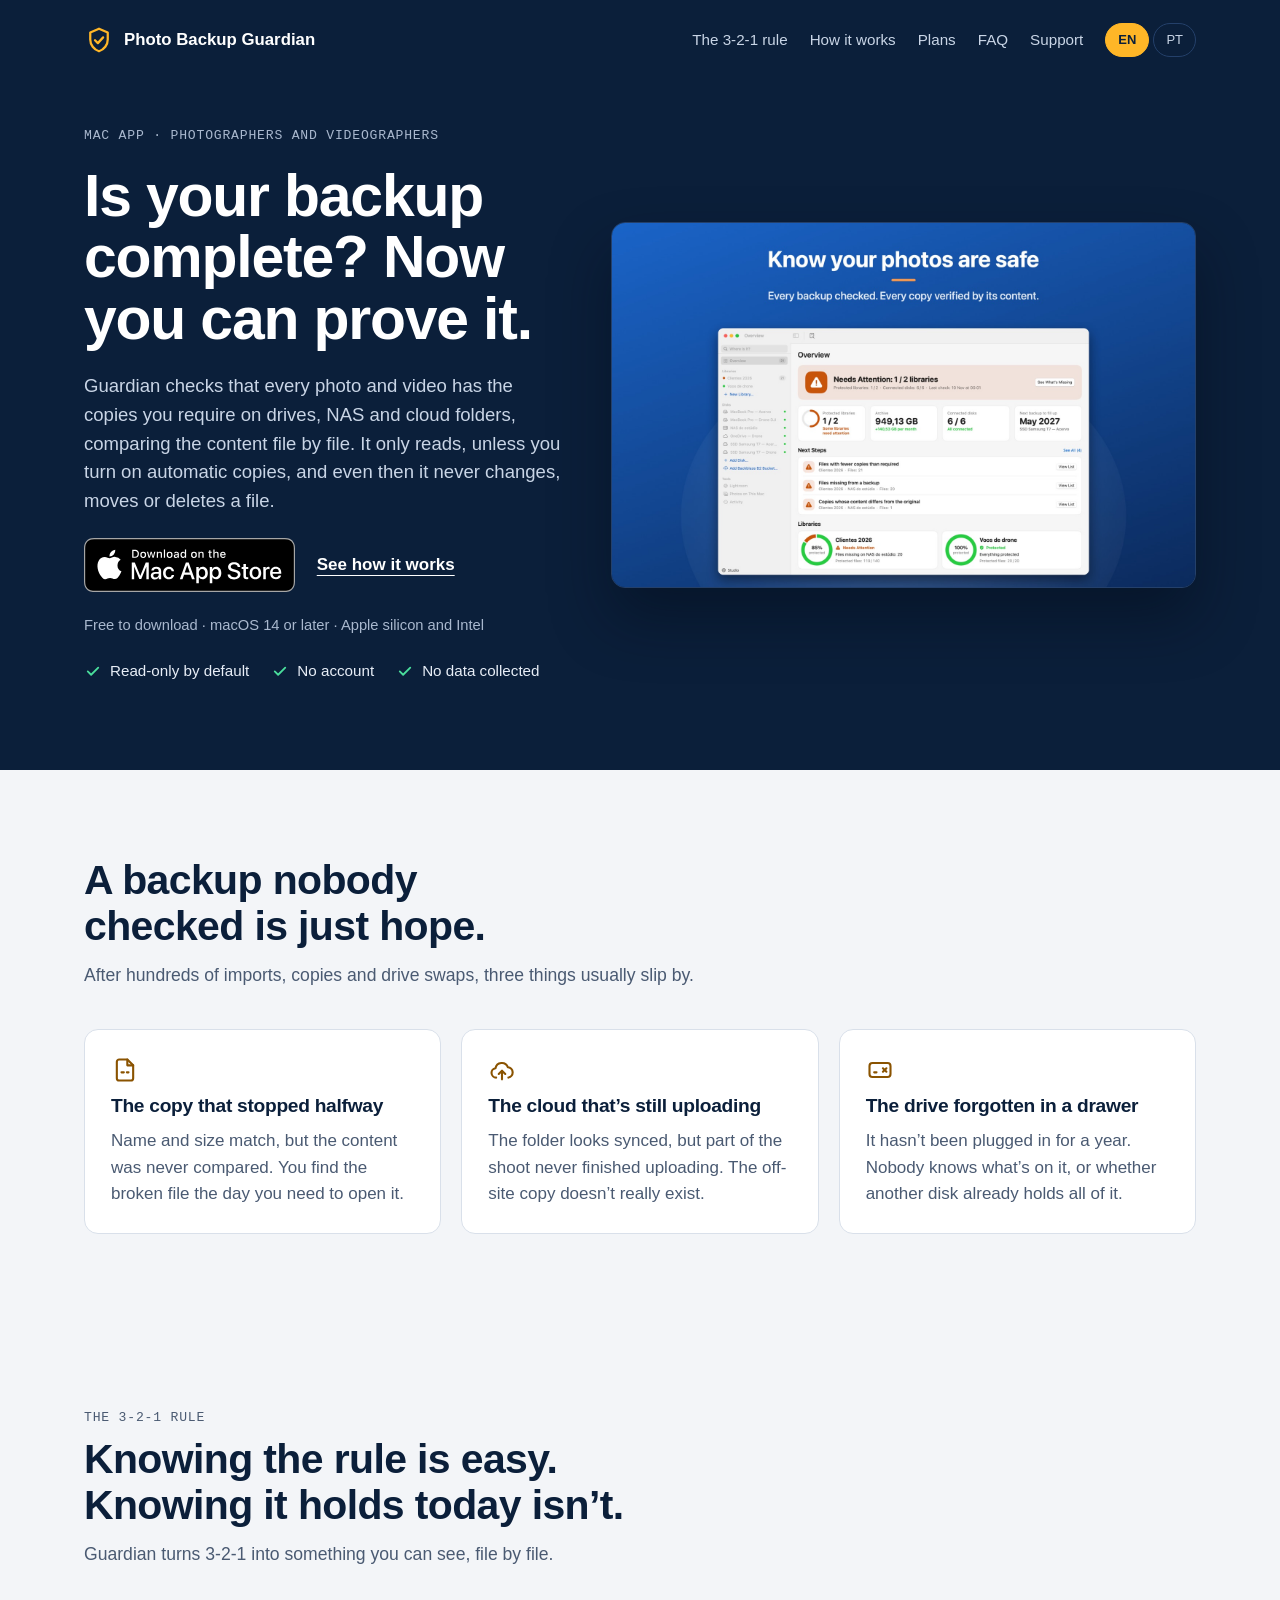
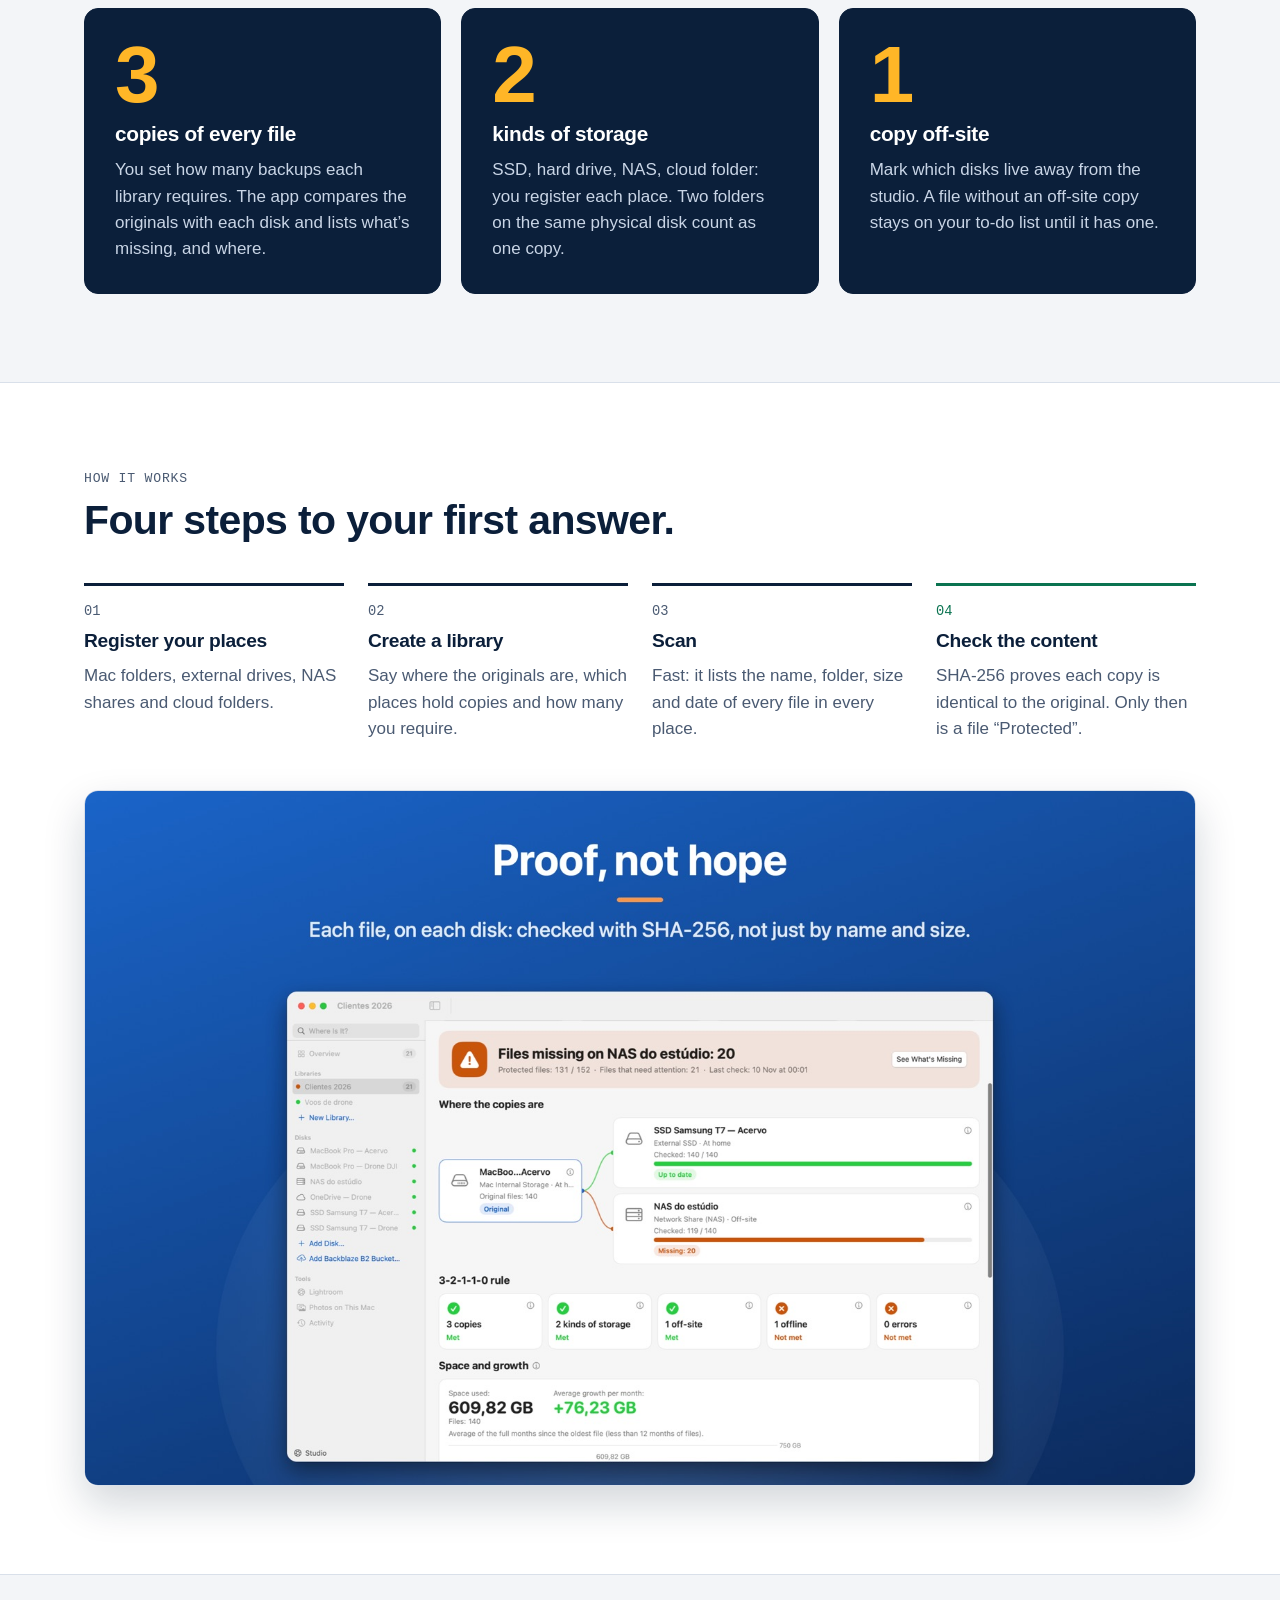
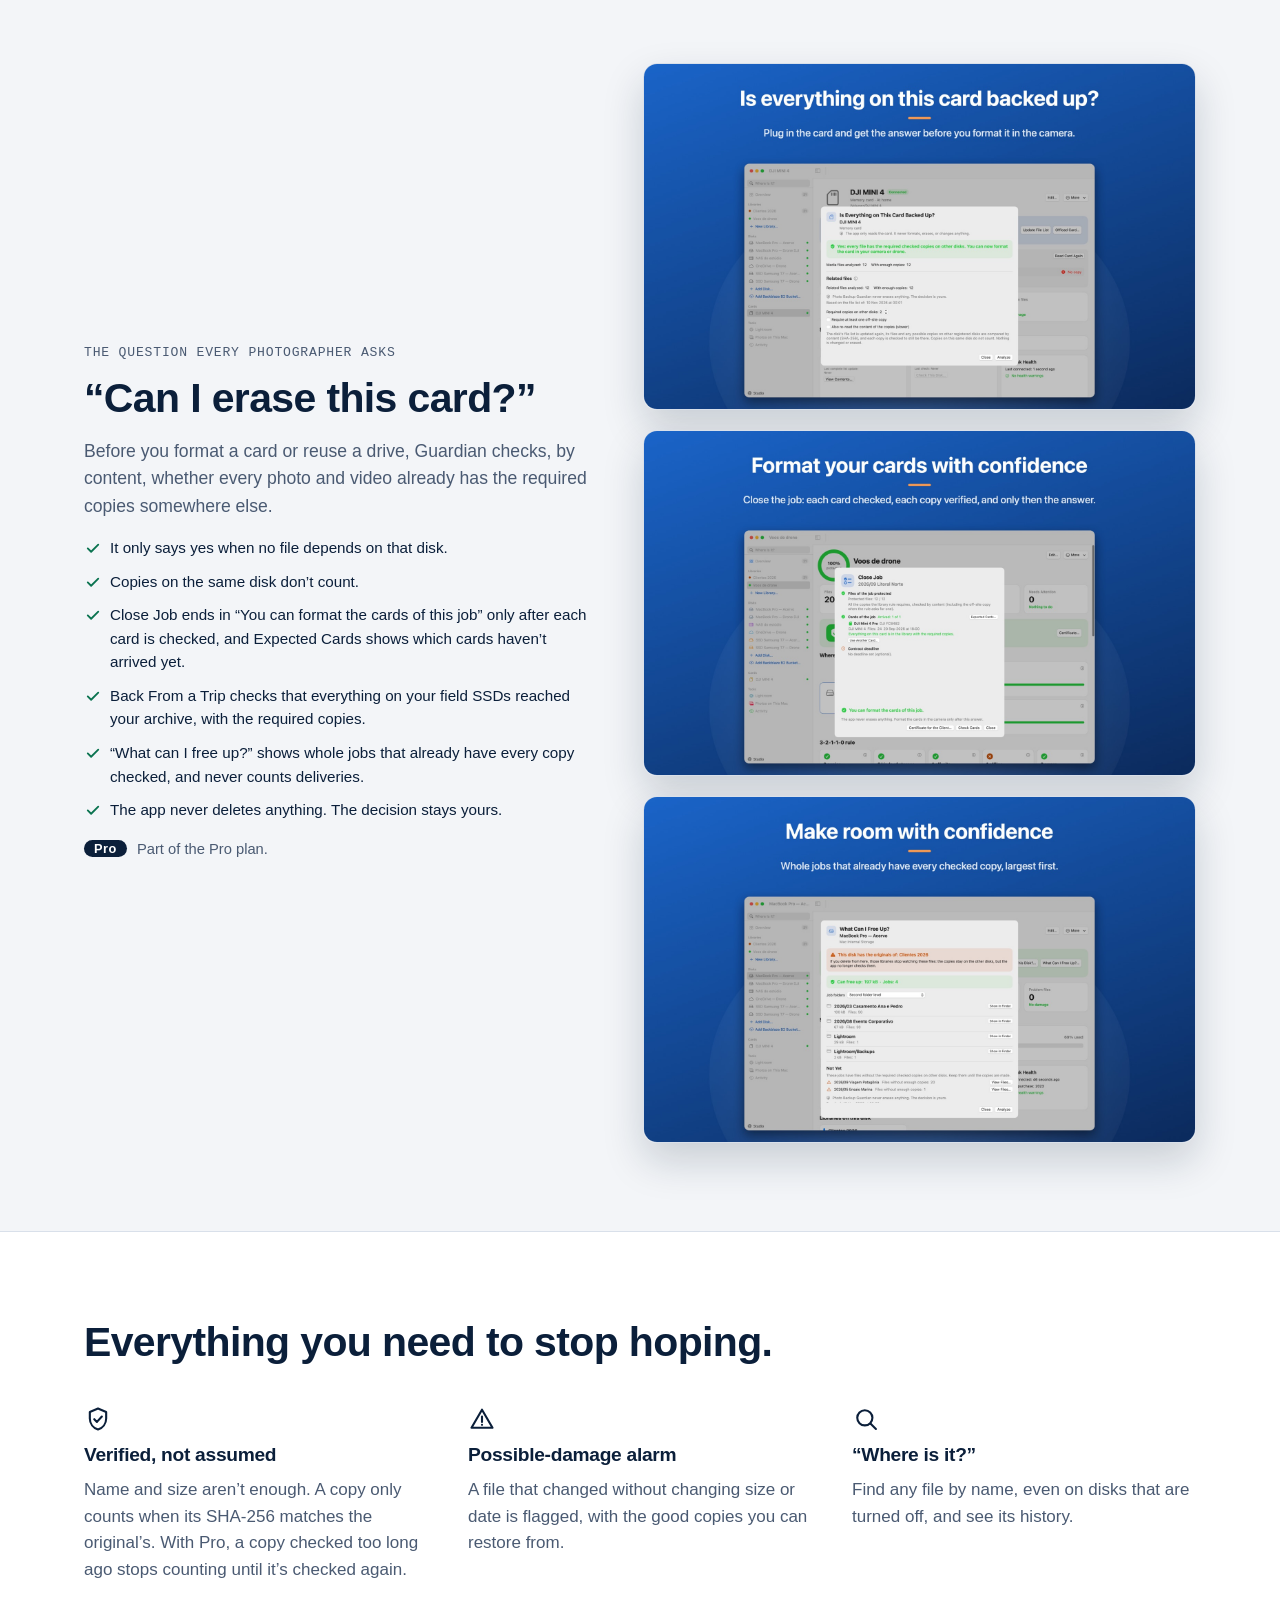
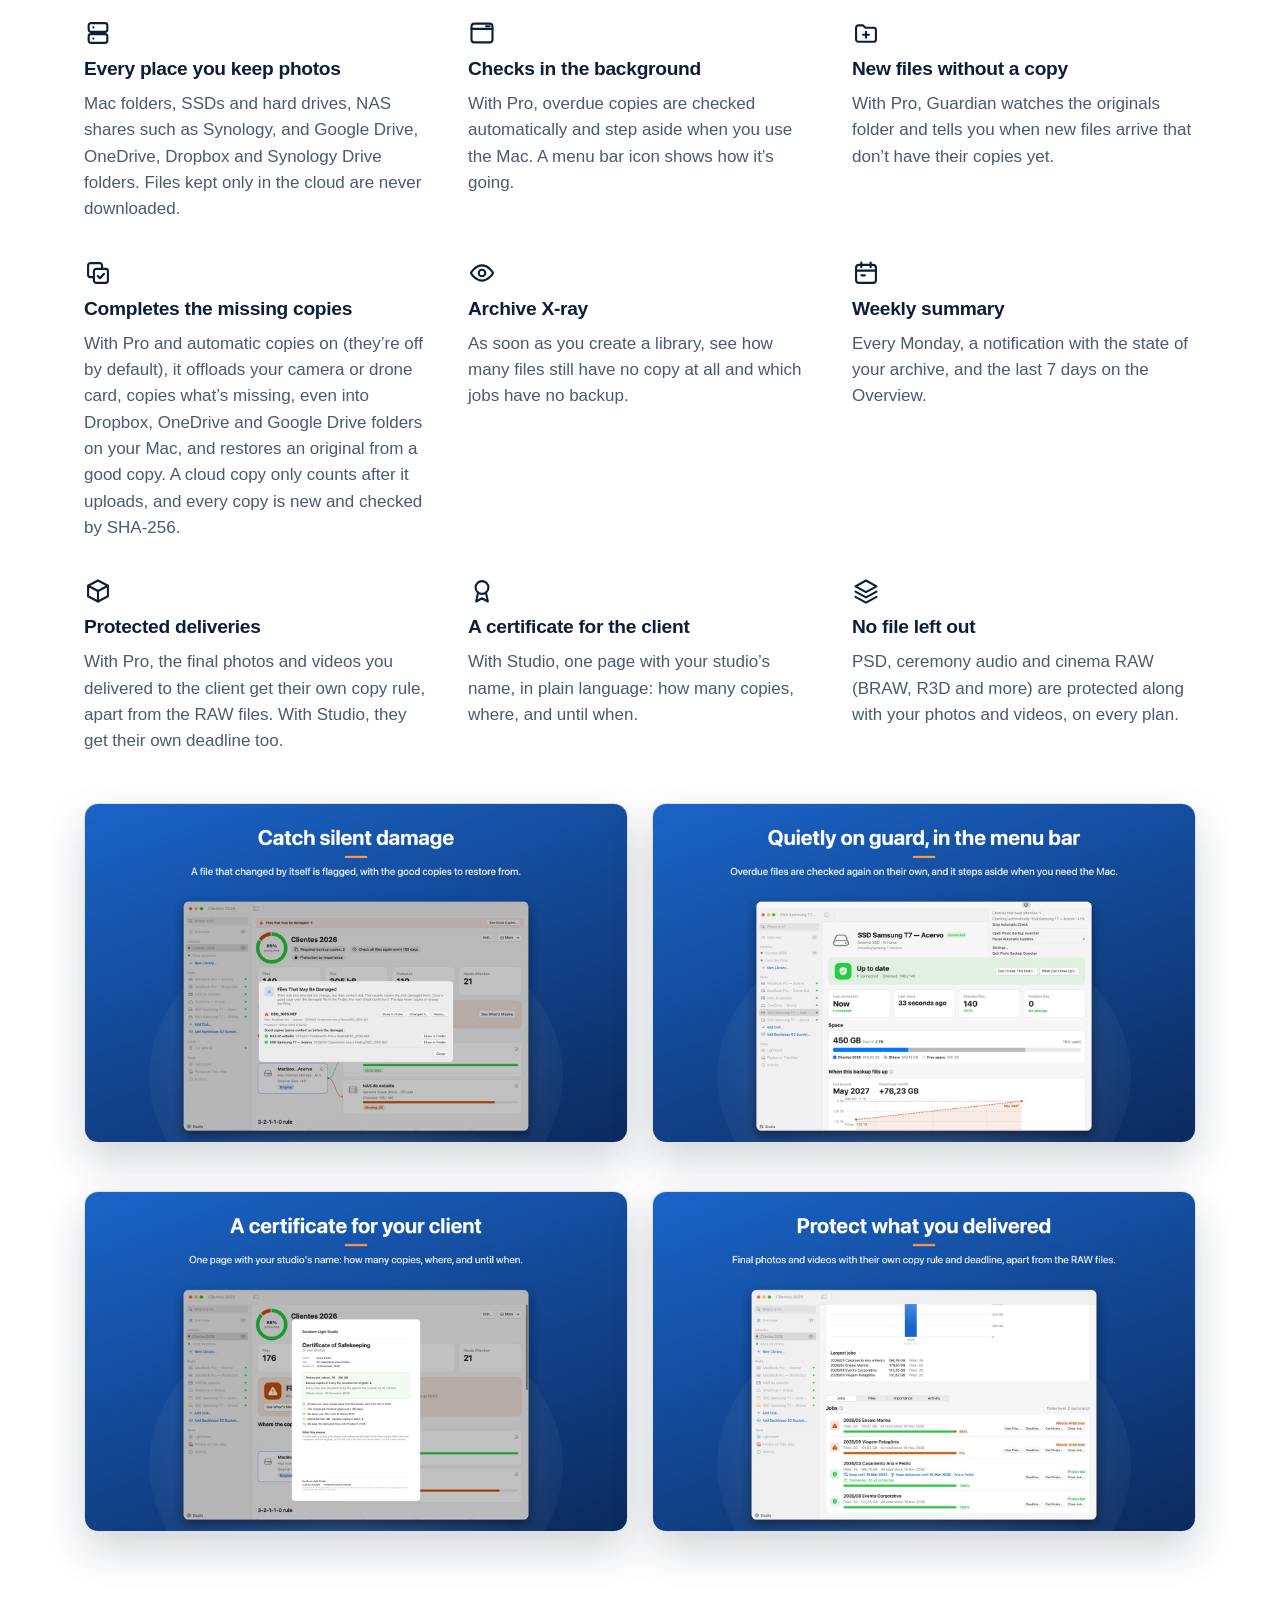
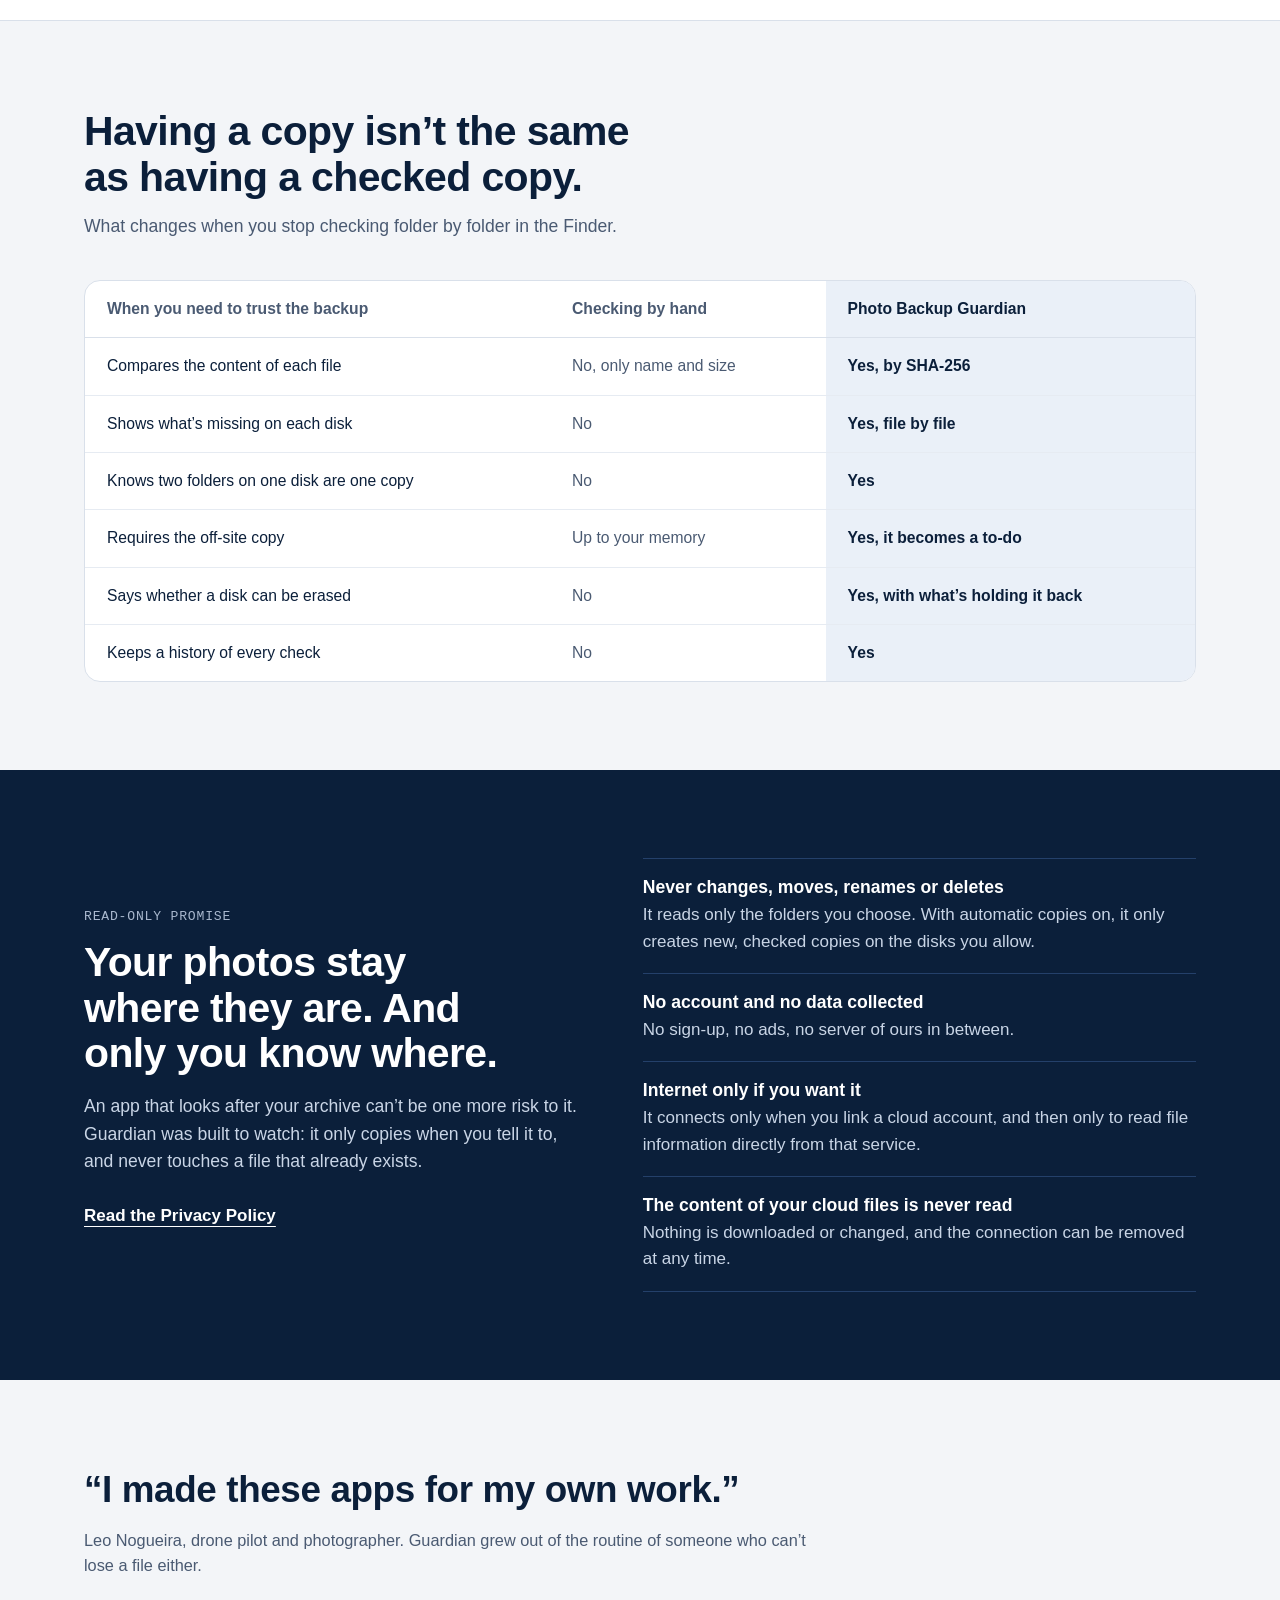
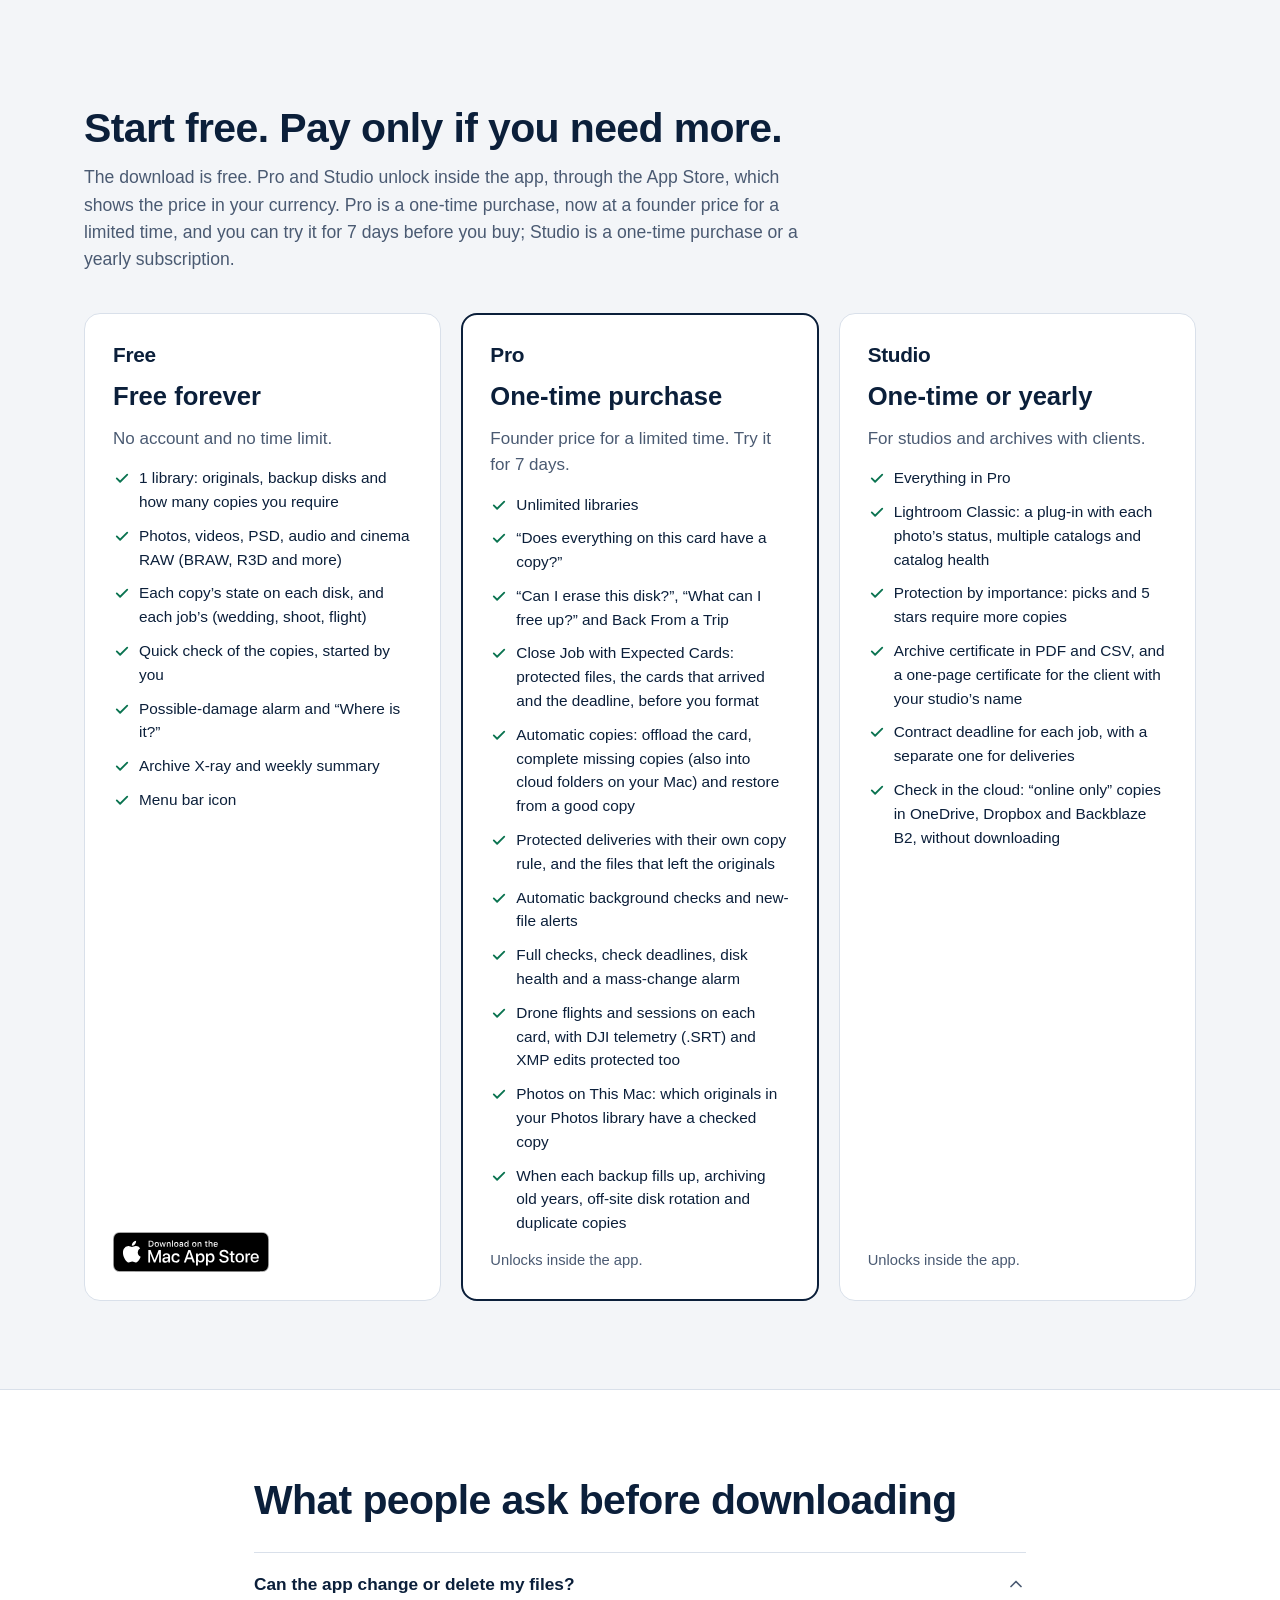
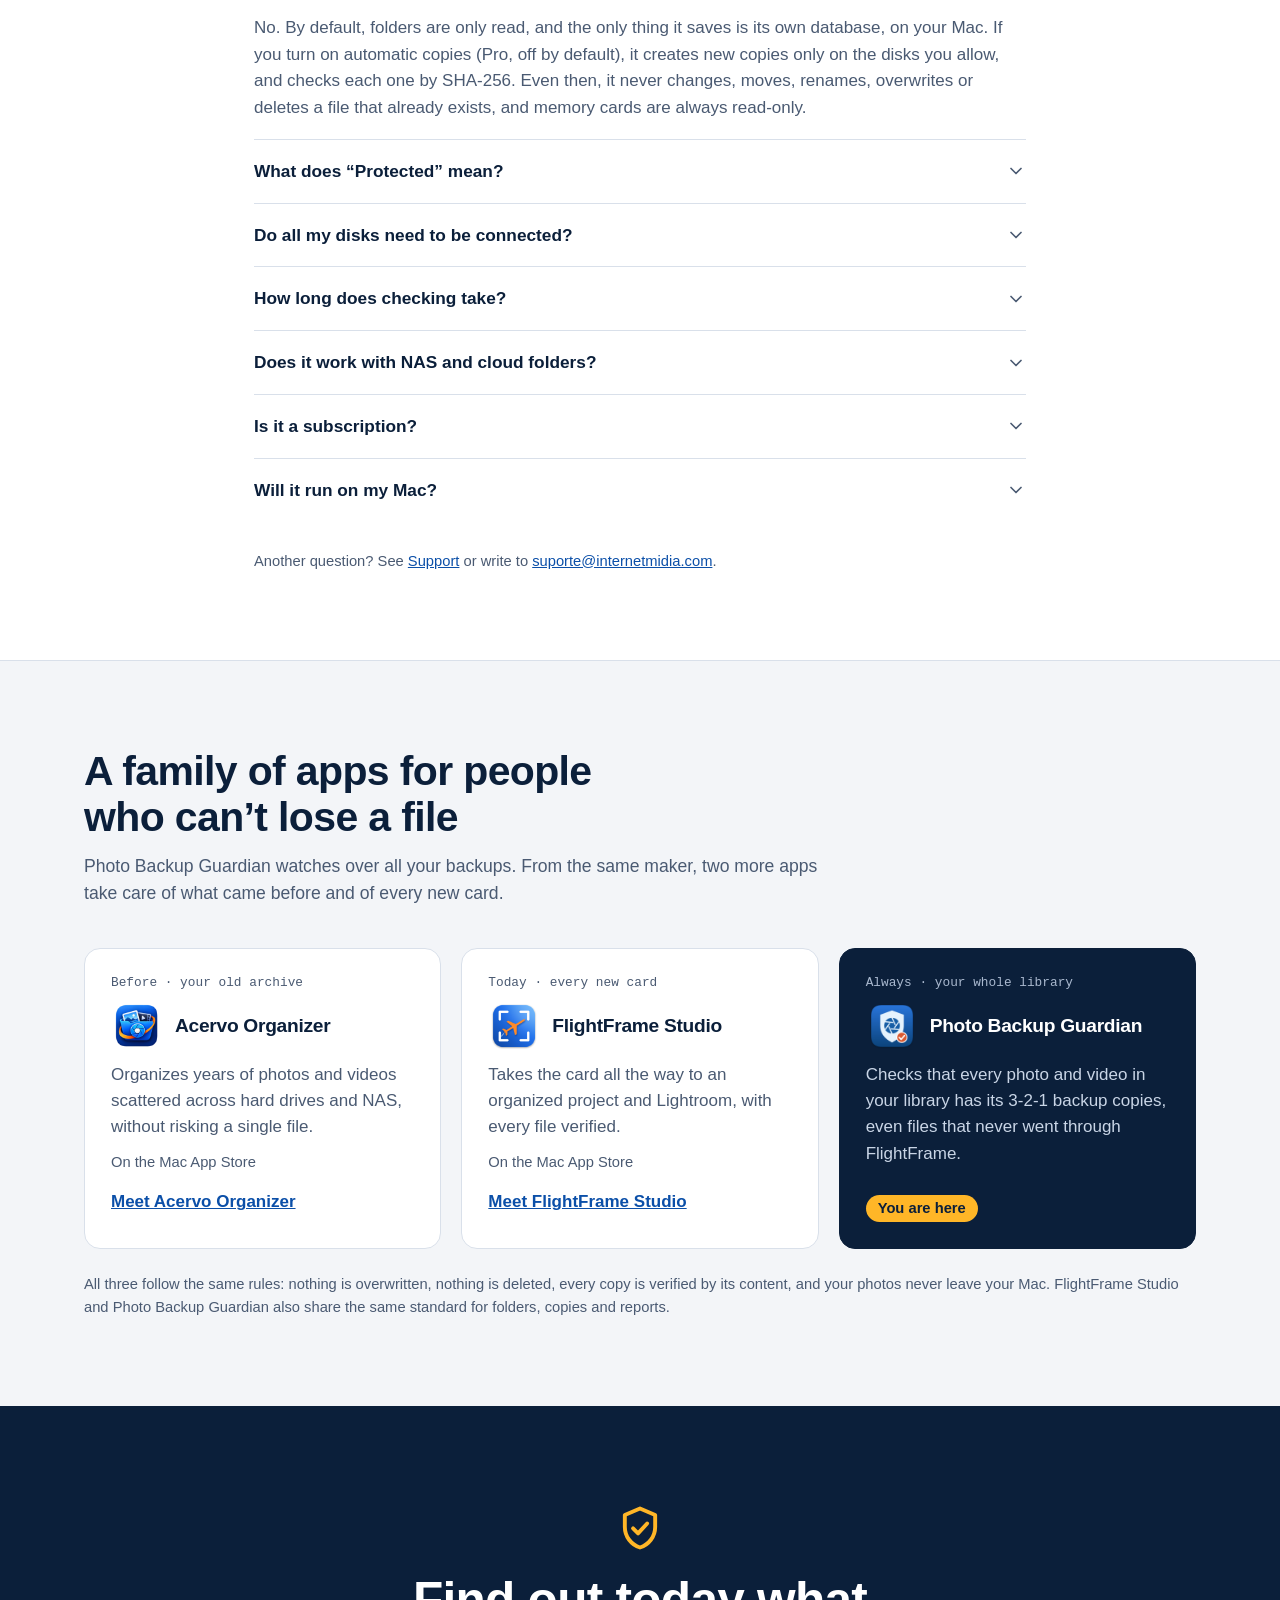
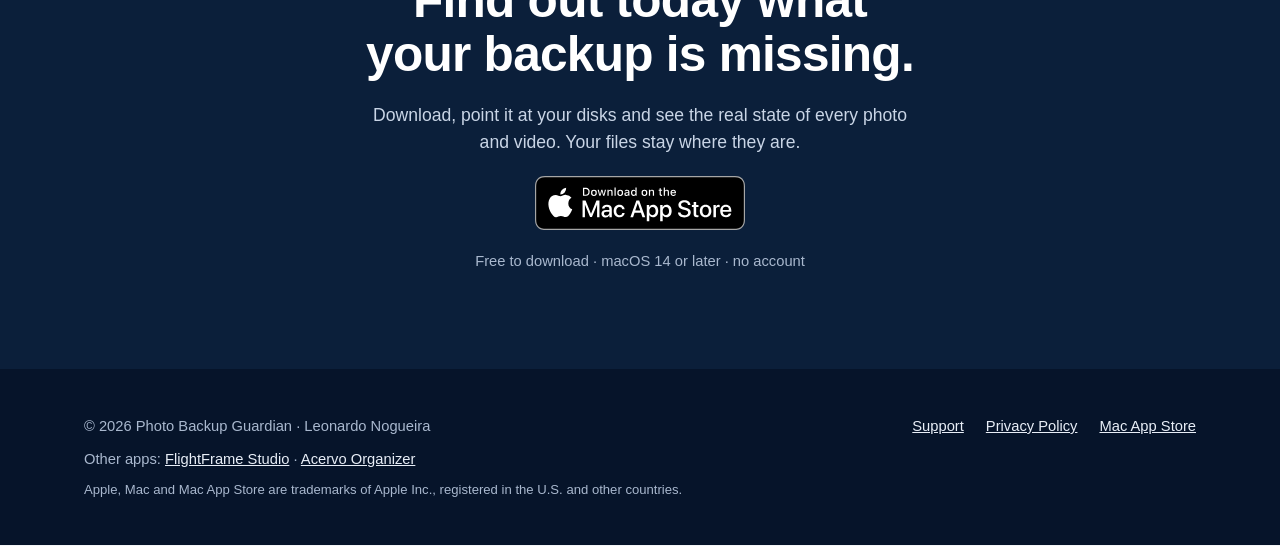
==== commit 274d3382: "Site: versão 1.2 — textos e capturas novas (fechamento do trabalho, certificado para o cliente, entr" ====
--- a/index.html
+++ b/index.html
@@ -77,11 +77,12 @@
       <p class="kicker" lang="en">The question every photographer asks</p><p class="kicker" lang="pt-BR">A pergunta que todo fotógrafo faz</p>
       <h2 lang="en">“Can I erase this card?”</h2><h2 lang="pt-BR">“Posso apagar este cartão?”</h2>
       <p class="sub" lang="en">Before you format a card or reuse a drive, Guardian checks, by content, whether every photo and video already has the required copies somewhere else.</p><p class="sub" lang="pt-BR">Antes de formatar um cartão ou reaproveitar um HD, o Guardian confere, pelo conteúdo, se cada foto e vídeo já tem as cópias exigidas em outros lugares.</p>
-      <ul class="ticks dark-ticks"><li><svg aria-hidden="true" width="18" height="18" viewBox="0 0 24 24" fill="none" stroke="currentColor" stroke-width="2.4" stroke-linecap="round" stroke-linejoin="round"><path d="M5 12.5l4.5 4.5L19 7.5"/></svg><span lang="en">It only says yes when no file depends on that disk.</span><span lang="pt-BR">Só responde sim quando nenhum arquivo depende daquele disco.</span></li><li><svg aria-hidden="true" width="18" height="18" viewBox="0 0 24 24" fill="none" stroke="currentColor" stroke-width="2.4" stroke-linecap="round" stroke-linejoin="round"><path d="M5 12.5l4.5 4.5L19 7.5"/></svg><span lang="en">Copies on the same disk don’t count.</span><span lang="pt-BR">Cópias no mesmo disco não entram na conta.</span></li><li><svg aria-hidden="true" width="18" height="18" viewBox="0 0 24 24" fill="none" stroke="currentColor" stroke-width="2.4" stroke-linecap="round" stroke-linejoin="round"><path d="M5 12.5l4.5 4.5L19 7.5"/></svg><span lang="en">“What can I free up?” shows whole jobs that already have every copy checked.</span><span lang="pt-BR">“O que posso liberar?” mostra trabalhos inteiros que já têm todas as cópias conferidas.</span></li><li><svg aria-hidden="true" width="18" height="18" viewBox="0 0 24 24" fill="none" stroke="currentColor" stroke-width="2.4" stroke-linecap="round" stroke-linejoin="round"><path d="M5 12.5l4.5 4.5L19 7.5"/></svg><span lang="en">The app never deletes anything. The decision stays yours.</span><span lang="pt-BR">O app nunca apaga nada. A decisão continua sua.</span></li></ul>
+      <ul class="ticks dark-ticks"><li><svg aria-hidden="true" width="18" height="18" viewBox="0 0 24 24" fill="none" stroke="currentColor" stroke-width="2.4" stroke-linecap="round" stroke-linejoin="round"><path d="M5 12.5l4.5 4.5L19 7.5"/></svg><span lang="en">It only says yes when no file depends on that disk.</span><span lang="pt-BR">Só responde sim quando nenhum arquivo depende daquele disco.</span></li><li><svg aria-hidden="true" width="18" height="18" viewBox="0 0 24 24" fill="none" stroke="currentColor" stroke-width="2.4" stroke-linecap="round" stroke-linejoin="round"><path d="M5 12.5l4.5 4.5L19 7.5"/></svg><span lang="en">Copies on the same disk don’t count.</span><span lang="pt-BR">Cópias no mesmo disco não entram na conta.</span></li><li><svg aria-hidden="true" width="18" height="18" viewBox="0 0 24 24" fill="none" stroke="currentColor" stroke-width="2.4" stroke-linecap="round" stroke-linejoin="round"><path d="M5 12.5l4.5 4.5L19 7.5"/></svg><span lang="en">Close Job ends in “You can format the cards of this job” only after each card is checked, and Expected Cards shows which cards haven’t arrived yet.</span><span lang="pt-BR">O fechamento do trabalho só termina em “Pode formatar os cartões deste trabalho” depois de analisar cada cartão, e os cartões esperados mostram quais ainda não chegaram.</span></li><li><svg aria-hidden="true" width="18" height="18" viewBox="0 0 24 24" fill="none" stroke="currentColor" stroke-width="2.4" stroke-linecap="round" stroke-linejoin="round"><path d="M5 12.5l4.5 4.5L19 7.5"/></svg><span lang="en">Back From a Trip checks that everything on your field SSDs reached your archive, with the required copies.</span><span lang="pt-BR">O “Voltei de viagem” confere se tudo dos SSDs de campo chegou ao acervo, com as cópias exigidas.</span></li><li><svg aria-hidden="true" width="18" height="18" viewBox="0 0 24 24" fill="none" stroke="currentColor" stroke-width="2.4" stroke-linecap="round" stroke-linejoin="round"><path d="M5 12.5l4.5 4.5L19 7.5"/></svg><span lang="en">“What can I free up?” shows whole jobs that already have every copy checked, and never counts deliveries.</span><span lang="pt-BR">“O que posso liberar?” mostra trabalhos inteiros que já têm todas as cópias conferidas, e nunca conta as entregas.</span></li><li><svg aria-hidden="true" width="18" height="18" viewBox="0 0 24 24" fill="none" stroke="currentColor" stroke-width="2.4" stroke-linecap="round" stroke-linejoin="round"><path d="M5 12.5l4.5 4.5L19 7.5"/></svg><span lang="en">The app never deletes anything. The decision stays yours.</span><span lang="pt-BR">O app nunca apaga nada. A decisão continua sua.</span></li></ul>
       <p class="fine dark" lang="en"><span class="pro-tag">Pro</span> Part of the Pro plan.</p><p class="fine dark" lang="pt-BR"><span class="pro-tag">Pro</span> Faz parte do plano Pro.</p>
     </div>
     <div class="split-shots">
       <figure><img class="shot" src="shots/en/04-card.jpg?v=1.1" width="1600" height="1000" loading="lazy" alt="“Does everything on this card have a copy?”: yes, every file has the required copies on other disks" lang="en"><img class="shot" src="shots/pt/04-card.jpg?v=1.1" width="1600" height="1000" loading="lazy" alt="“Tudo neste cartão já tem cópia?”: sim, todos os arquivos têm as cópias exigidas em outros discos" lang="pt-BR"></figure>
+      <figure><img class="shot" src="shots/en/09-job-close.jpg?v=1.2" width="1600" height="1000" loading="lazy" alt="Close Job: the job’s files protected, the drone card checked, and “You can format the cards of this job”" lang="en"><img class="shot" src="shots/pt/09-job-close.jpg?v=1.2" width="1600" height="1000" loading="lazy" alt="Fechar trabalho: arquivos do trabalho protegidos, o cartão do drone analisado e “Pode formatar os cartões deste trabalho”" lang="pt-BR"></figure>
       <figure><img class="shot" src="shots/en/05-free-space.jpg?v=1.1" width="1600" height="1000" loading="lazy" alt="“What can I free up?”: jobs whose every copy has been checked" lang="en"><img class="shot" src="shots/pt/05-free-space.jpg?v=1.1" width="1600" height="1000" loading="lazy" alt="“O que posso liberar?”: trabalhos com todas as cópias conferidas" lang="pt-BR"></figure>
     </div>
   </div>
@@ -89,10 +90,14 @@
 <section class="section white">
   <div class="wrap">
     <div class="head"><h2 lang="en">Everything you need to stop hoping.</h2><h2 lang="pt-BR">Tudo o que você precisa para parar de torcer.</h2></div>
-    <div class="features"><div class="feature"><svg aria-hidden="true" width="28" height="28" viewBox="0 0 24 24" fill="none" stroke="currentColor" stroke-width="1.8" stroke-linecap="round" stroke-linejoin="round"><path d="M12 3l7 3v5.5c0 4.4-2.9 8.2-7 9.5-4.1-1.3-7-5.1-7-9.5V6l7-3z"/><path d="M8.8 12.2l2.3 2.3 4.2-4.6"/></svg><h3 lang="en">Verified, not assumed</h3><h3 lang="pt-BR">Verificado, não suposto</h3><p lang="en">Name and size aren’t enough. A copy only counts when its SHA-256 matches the original’s. With Pro, a copy checked too long ago stops counting until it’s checked again.</p><p lang="pt-BR">Nome e tamanho não bastam. A cópia só conta quando o SHA-256 é idêntico ao do original. Com o Pro, uma cópia conferida há tempo demais deixa de contar até ser conferida de novo.</p></div><div class="feature"><svg aria-hidden="true" width="28" height="28" viewBox="0 0 24 24" fill="none" stroke="currentColor" stroke-width="1.8" stroke-linecap="round" stroke-linejoin="round"><path d="M12 4l9 15.5H3L12 4z"/><path d="M12 10v4.5"/><path d="M12 17h.01"/></svg><h3 lang="en">Possible-damage alarm</h3><h3 lang="pt-BR">Alarme de possível dano</h3><p lang="en">A file that changed without changing size or date is flagged, with the good copies you can restore from.</p><p lang="pt-BR">Um arquivo que mudou sem mudar de tamanho nem de data é apontado, com as cópias boas para restaurar.</p></div><div class="feature"><svg aria-hidden="true" width="28" height="28" viewBox="0 0 24 24" fill="none" stroke="currentColor" stroke-width="1.8" stroke-linecap="round" stroke-linejoin="round"><circle cx="11" cy="11" r="6.5"/><path d="M16 16l4.5 4.5"/></svg><h3 lang="en">“Where is it?”</h3><h3 lang="pt-BR">“Onde está?”</h3><p lang="en">Find any file by name, even on disks that are turned off, and see its history.</p><p lang="pt-BR">Ache qualquer arquivo pelo nome, mesmo em discos desligados, e veja o histórico dele.</p></div><div class="feature"><svg aria-hidden="true" width="28" height="28" viewBox="0 0 24 24" fill="none" stroke="currentColor" stroke-width="1.8" stroke-linecap="round" stroke-linejoin="round"><rect x="4" y="3.5" width="16" height="7.5" rx="2"/><rect x="4" y="13" width="16" height="7.5" rx="2"/><path d="M8 7.2h.01"/><path d="M8 16.8h.01"/></svg><h3 lang="en">Every place you keep photos</h3><h3 lang="pt-BR">Todos os lugares das suas fotos</h3><p lang="en">Mac folders, SSDs and hard drives, NAS shares such as Synology, and Google Drive, OneDrive, Dropbox and Synology Drive folders. Files kept only in the cloud are never downloaded.</p><p lang="pt-BR">Pastas do Mac, SSDs e HDs, NAS como o Synology e pastas do Google Drive, OneDrive, Dropbox e Synology Drive. Arquivos só na nuvem nunca são baixados.</p></div><div class="feature"><svg aria-hidden="true" width="28" height="28" viewBox="0 0 24 24" fill="none" stroke="currentColor" stroke-width="1.8" stroke-linecap="round" stroke-linejoin="round"><rect x="3" y="4" width="18" height="16" rx="2.5"/><path d="M3 8.5h18"/><path d="M15.5 6.2h3"/></svg><h3 lang="en">Checks in the background</h3><h3 lang="pt-BR">Conferência em segundo plano</h3><p lang="en">With Pro, overdue copies are checked automatically and step aside when you use the Mac. A menu bar icon shows how it’s going.</p><p lang="pt-BR">Com o Pro, as cópias vencidas são conferidas sozinhas e saem da frente quando você usa o Mac. Um ícone na barra de menus mostra o andamento.</p></div><div class="feature"><svg aria-hidden="true" width="28" height="28" viewBox="0 0 24 24" fill="none" stroke="currentColor" stroke-width="1.8" stroke-linecap="round" stroke-linejoin="round"><path d="M3.5 7.5a2 2 0 0 1 2-2h4l2 2h7a2 2 0 0 1 2 2v8a2 2 0 0 1-2 2h-13a2 2 0 0 1-2-2v-10z"/><path d="M12 11v5"/><path d="M9.5 13.5h5"/></svg><h3 lang="en">New files without a copy</h3><h3 lang="pt-BR">Arquivos novos sem cópia</h3><p lang="en">With Pro, Guardian watches the originals folder and tells you when new files arrive that don’t have their copies yet.</p><p lang="pt-BR">Com o Pro, o Guardian vigia a pasta dos originais e avisa quando chegam arquivos novos que ainda não têm cópia.</p></div><div class="feature"><svg aria-hidden="true" width="28" height="28" viewBox="0 0 24 24" fill="none" stroke="currentColor" stroke-width="1.8" stroke-linecap="round" stroke-linejoin="round"><rect x="8.5" y="8.5" width="12" height="12" rx="2"/><path d="M15.5 8.5V5.5a2 2 0 0 0-2-2h-8a2 2 0 0 0-2 2v8a2 2 0 0 0 2 2h3"/><path d="M11.8 14.6l1.9 1.9 3.5-3.8"/></svg><h3 lang="en">Completes the missing copies</h3><h3 lang="pt-BR">Completa as cópias que faltam</h3><p lang="en">With Pro and automatic copies on (they’re off by default), it offloads your camera or drone card, copies what’s missing and restores an original from a good copy. Every copy is new and checked by SHA-256.</p><p lang="pt-BR">Com o Pro e as cópias automáticas ligadas (vêm desligadas), ele descarrega o cartão da câmera ou do drone, copia o que falta e restaura um original a partir de uma cópia boa. Cada cópia é nova e conferida pelo SHA-256.</p></div><div class="feature"><svg aria-hidden="true" width="28" height="28" viewBox="0 0 24 24" fill="none" stroke="currentColor" stroke-width="1.8" stroke-linecap="round" stroke-linejoin="round"><path d="M2.5 12s3.5-6.5 9.5-6.5S21.5 12 21.5 12s-3.5 6.5-9.5 6.5S2.5 12 2.5 12z"/><circle cx="12" cy="12" r="2.8"/></svg><h3 lang="en">Archive X-ray</h3><h3 lang="pt-BR">Raio-X do acervo</h3><p lang="en">As soon as you create a library, see how many files still have no copy at all and which jobs have no backup.</p><p lang="pt-BR">Logo ao criar uma biblioteca, veja quantos arquivos ainda não têm nenhuma cópia e quais trabalhos estão sem backup.</p></div><div class="feature"><svg aria-hidden="true" width="28" height="28" viewBox="0 0 24 24" fill="none" stroke="currentColor" stroke-width="1.8" stroke-linecap="round" stroke-linejoin="round"><rect x="3.5" y="5" width="17" height="15.5" rx="2.5"/><path d="M3.5 10h17"/><path d="M8 3v4"/><path d="M16 3v4"/><path d="M8 14h3"/></svg><h3 lang="en">Weekly summary</h3><h3 lang="pt-BR">Resumo semanal</h3><p lang="en">Every Monday, a notification with the state of your archive, and the last 7 days on the Overview.</p><p lang="pt-BR">Toda segunda-feira, uma notificação com a situação do acervo, e os últimos 7 dias na Visão geral.</p></div></div>
+    <div class="features"><div class="feature"><svg aria-hidden="true" width="28" height="28" viewBox="0 0 24 24" fill="none" stroke="currentColor" stroke-width="1.8" stroke-linecap="round" stroke-linejoin="round"><path d="M12 3l7 3v5.5c0 4.4-2.9 8.2-7 9.5-4.1-1.3-7-5.1-7-9.5V6l7-3z"/><path d="M8.8 12.2l2.3 2.3 4.2-4.6"/></svg><h3 lang="en">Verified, not assumed</h3><h3 lang="pt-BR">Verificado, não suposto</h3><p lang="en">Name and size aren’t enough. A copy only counts when its SHA-256 matches the original’s. With Pro, a copy checked too long ago stops counting until it’s checked again.</p><p lang="pt-BR">Nome e tamanho não bastam. A cópia só conta quando o SHA-256 é idêntico ao do original. Com o Pro, uma cópia conferida há tempo demais deixa de contar até ser conferida de novo.</p></div><div class="feature"><svg aria-hidden="true" width="28" height="28" viewBox="0 0 24 24" fill="none" stroke="currentColor" stroke-width="1.8" stroke-linecap="round" stroke-linejoin="round"><path d="M12 4l9 15.5H3L12 4z"/><path d="M12 10v4.5"/><path d="M12 17h.01"/></svg><h3 lang="en">Possible-damage alarm</h3><h3 lang="pt-BR">Alarme de possível dano</h3><p lang="en">A file that changed without changing size or date is flagged, with the good copies you can restore from.</p><p lang="pt-BR">Um arquivo que mudou sem mudar de tamanho nem de data é apontado, com as cópias boas para restaurar.</p></div><div class="feature"><svg aria-hidden="true" width="28" height="28" viewBox="0 0 24 24" fill="none" stroke="currentColor" stroke-width="1.8" stroke-linecap="round" stroke-linejoin="round"><circle cx="11" cy="11" r="6.5"/><path d="M16 16l4.5 4.5"/></svg><h3 lang="en">“Where is it?”</h3><h3 lang="pt-BR">“Onde está?”</h3><p lang="en">Find any file by name, even on disks that are turned off, and see its history.</p><p lang="pt-BR">Ache qualquer arquivo pelo nome, mesmo em discos desligados, e veja o histórico dele.</p></div><div class="feature"><svg aria-hidden="true" width="28" height="28" viewBox="0 0 24 24" fill="none" stroke="currentColor" stroke-width="1.8" stroke-linecap="round" stroke-linejoin="round"><rect x="4" y="3.5" width="16" height="7.5" rx="2"/><rect x="4" y="13" width="16" height="7.5" rx="2"/><path d="M8 7.2h.01"/><path d="M8 16.8h.01"/></svg><h3 lang="en">Every place you keep photos</h3><h3 lang="pt-BR">Todos os lugares das suas fotos</h3><p lang="en">Mac folders, SSDs and hard drives, NAS shares such as Synology, and Google Drive, OneDrive, Dropbox and Synology Drive folders. Files kept only in the cloud are never downloaded.</p><p lang="pt-BR">Pastas do Mac, SSDs e HDs, NAS como o Synology e pastas do Google Drive, OneDrive, Dropbox e Synology Drive. Arquivos só na nuvem nunca são baixados.</p></div><div class="feature"><svg aria-hidden="true" width="28" height="28" viewBox="0 0 24 24" fill="none" stroke="currentColor" stroke-width="1.8" stroke-linecap="round" stroke-linejoin="round"><rect x="3" y="4" width="18" height="16" rx="2.5"/><path d="M3 8.5h18"/><path d="M15.5 6.2h3"/></svg><h3 lang="en">Checks in the background</h3><h3 lang="pt-BR">Conferência em segundo plano</h3><p lang="en">With Pro, overdue copies are checked automatically and step aside when you use the Mac. A menu bar icon shows how it’s going.</p><p lang="pt-BR">Com o Pro, as cópias vencidas são conferidas sozinhas e saem da frente quando você usa o Mac. Um ícone na barra de menus mostra o andamento.</p></div><div class="feature"><svg aria-hidden="true" width="28" height="28" viewBox="0 0 24 24" fill="none" stroke="currentColor" stroke-width="1.8" stroke-linecap="round" stroke-linejoin="round"><path d="M3.5 7.5a2 2 0 0 1 2-2h4l2 2h7a2 2 0 0 1 2 2v8a2 2 0 0 1-2 2h-13a2 2 0 0 1-2-2v-10z"/><path d="M12 11v5"/><path d="M9.5 13.5h5"/></svg><h3 lang="en">New files without a copy</h3><h3 lang="pt-BR">Arquivos novos sem cópia</h3><p lang="en">With Pro, Guardian watches the originals folder and tells you when new files arrive that don’t have their copies yet.</p><p lang="pt-BR">Com o Pro, o Guardian vigia a pasta dos originais e avisa quando chegam arquivos novos que ainda não têm cópia.</p></div><div class="feature"><svg aria-hidden="true" width="28" height="28" viewBox="0 0 24 24" fill="none" stroke="currentColor" stroke-width="1.8" stroke-linecap="round" stroke-linejoin="round"><rect x="8.5" y="8.5" width="12" height="12" rx="2"/><path d="M15.5 8.5V5.5a2 2 0 0 0-2-2h-8a2 2 0 0 0-2 2v8a2 2 0 0 0 2 2h3"/><path d="M11.8 14.6l1.9 1.9 3.5-3.8"/></svg><h3 lang="en">Completes the missing copies</h3><h3 lang="pt-BR">Completa as cópias que faltam</h3><p lang="en">With Pro and automatic copies on (they’re off by default), it offloads your camera or drone card, copies what’s missing, even into Dropbox, OneDrive and Google Drive folders on your Mac, and restores an original from a good copy. A cloud copy only counts after it uploads, and every copy is new and checked by SHA-256.</p><p lang="pt-BR">Com o Pro e as cópias automáticas ligadas (vêm desligadas), ele descarrega o cartão da câmera ou do drone, copia o que falta, inclusive para as pastas do Dropbox, OneDrive e Google Drive no Mac, e restaura um original a partir de uma cópia boa. A cópia na nuvem só conta depois do envio, e cada cópia é nova e conferida pelo SHA-256.</p></div><div class="feature"><svg aria-hidden="true" width="28" height="28" viewBox="0 0 24 24" fill="none" stroke="currentColor" stroke-width="1.8" stroke-linecap="round" stroke-linejoin="round"><path d="M2.5 12s3.5-6.5 9.5-6.5S21.5 12 21.5 12s-3.5 6.5-9.5 6.5S2.5 12 2.5 12z"/><circle cx="12" cy="12" r="2.8"/></svg><h3 lang="en">Archive X-ray</h3><h3 lang="pt-BR">Raio-X do acervo</h3><p lang="en">As soon as you create a library, see how many files still have no copy at all and which jobs have no backup.</p><p lang="pt-BR">Logo ao criar uma biblioteca, veja quantos arquivos ainda não têm nenhuma cópia e quais trabalhos estão sem backup.</p></div><div class="feature"><svg aria-hidden="true" width="28" height="28" viewBox="0 0 24 24" fill="none" stroke="currentColor" stroke-width="1.8" stroke-linecap="round" stroke-linejoin="round"><rect x="3.5" y="5" width="17" height="15.5" rx="2.5"/><path d="M3.5 10h17"/><path d="M8 3v4"/><path d="M16 3v4"/><path d="M8 14h3"/></svg><h3 lang="en">Weekly summary</h3><h3 lang="pt-BR">Resumo semanal</h3><p lang="en">Every Monday, a notification with the state of your archive, and the last 7 days on the Overview.</p><p lang="pt-BR">Toda segunda-feira, uma notificação com a situação do acervo, e os últimos 7 dias na Visão geral.</p></div><div class="feature"><svg aria-hidden="true" width="28" height="28" viewBox="0 0 24 24" fill="none" stroke="currentColor" stroke-width="1.8" stroke-linecap="round" stroke-linejoin="round"><path d="M3.5 7.5L12 3l8.5 4.5v9L12 21l-8.5-4.5v-9z"/><path d="M3.5 7.5L12 12l8.5-4.5"/><path d="M12 12v9"/></svg><h3 lang="en">Protected deliveries</h3><h3 lang="pt-BR">Entregas protegidas</h3><p lang="en">With Pro, the final photos and videos you delivered to the client get their own copy rule, apart from the RAW files. With Studio, they get their own deadline too.</p><p lang="pt-BR">Com o Pro, as fotos e os vídeos finais entregues ao cliente têm regra de cópias própria, separada do RAW. Com o Studio, têm também prazo próprio.</p></div><div class="feature"><svg aria-hidden="true" width="28" height="28" viewBox="0 0 24 24" fill="none" stroke="currentColor" stroke-width="1.8" stroke-linecap="round" stroke-linejoin="round"><circle cx="12" cy="9" r="5.5"/><path d="M8.6 13.4L7 21l5-2.8 5 2.8-1.6-7.6"/></svg><h3 lang="en">A certificate for the client</h3><h3 lang="pt-BR">Certificado para o cliente</h3><p lang="en">With Studio, one page with your studio’s name, in plain language: how many copies, where, and until when.</p><p lang="pt-BR">Com o Studio, uma página com a marca do seu estúdio, em linguagem de cliente: quantas cópias, onde e até quando.</p></div><div class="feature"><svg aria-hidden="true" width="28" height="28" viewBox="0 0 24 24" fill="none" stroke="currentColor" stroke-width="1.8" stroke-linecap="round" stroke-linejoin="round"><path d="M12 3l9 5-9 5-9-5 9-5z"/><path d="M3 12.5l9 5 9-5"/><path d="M3 17l9 5 9-5"/></svg><h3 lang="en">No file left out</h3><h3 lang="pt-BR">Nenhum arquivo fica de fora</h3><p lang="en">PSD, ceremony audio and cinema RAW (BRAW, R3D and more) are protected along with your photos and videos, on every plan.</p><p lang="pt-BR">PSD, áudio da cerimônia e RAW de cinema (BRAW, R3D e outros) são protegidos junto com as fotos e os vídeos, em todos os planos.</p></div></div>
     <div class="shot-pair">
       <figure><img class="shot" src="shots/en/06-damage.jpg?v=1.1" width="1600" height="1000" loading="lazy" alt="Files with possible damage and the good copies to restore them from" lang="en"><img class="shot" src="shots/pt/06-damage.jpg?v=1.1" width="1600" height="1000" loading="lazy" alt="Arquivos com possível dano e as cópias boas para restaurar" lang="pt-BR"></figure>
       <figure><img class="shot" src="shots/en/08-menu-bar.jpg?v=1.1" width="1600" height="1000" loading="lazy" alt="The menu bar icon with the automatic check in progress" lang="en"><img class="shot" src="shots/pt/08-menu-bar.jpg?v=1.1" width="1600" height="1000" loading="lazy" alt="O ícone na barra de menus com a conferência automática em andamento" lang="pt-BR"></figure>
+    </div>
+    <div class="shot-pair">
+      <figure><img class="shot" src="shots/en/10-client-certificate.jpg?v=1.2" width="1600" height="1000" loading="lazy" alt="A one-page certificate for the client with the studio’s name: how many copies, where and until when" lang="en"><img class="shot" src="shots/pt/10-client-certificate.jpg?v=1.2" width="1600" height="1000" loading="lazy" alt="Certificado de uma página para o cliente, com a marca do estúdio: quantas cópias, onde e até quando" lang="pt-BR"></figure>
+      <figure><img class="shot" src="shots/en/11-deliveries.jpg?v=1.2" width="1600" height="1000" loading="lazy" alt="Jobs with protected deliveries and their own deadline, apart from the RAW files" lang="en"><img class="shot" src="shots/pt/11-deliveries.jpg?v=1.2" width="1600" height="1000" loading="lazy" alt="Trabalhos com as entregas protegidas e prazo próprio, separados do RAW" lang="pt-BR"></figure>
     </div>
   </div>
 </section>
@@ -134,9 +139,9 @@
       <p class="sub" lang="en">The download is free. Pro and Studio unlock inside the app, through the App Store, which shows the price in your currency. Pro is a one-time purchase, now at a founder price for a limited time, and you can try it for 7 days before you buy; Studio is a one-time purchase or a yearly subscription.</p><p class="sub" lang="pt-BR">O download é grátis. Pro e Studio são liberados dentro do app, pela App Store, que mostra o preço na sua moeda. O Pro é compra única, agora com preço de fundador por tempo limitado, e dá para experimentá-lo por 7 dias antes de comprar; o Studio pode ser compra única ou assinatura anual.</p>
     </div>
     <div class="plans">
-      <div class="plan free"><h3>Free</h3><p class="plan-price" lang="en">Free forever</p><p class="plan-price" lang="pt-BR">Grátis para sempre</p><p class="plan-note" lang="en">No account and no time limit.</p><p class="plan-note" lang="pt-BR">Sem conta e sem prazo.</p><ul class="ticks dark-ticks"><li><svg aria-hidden="true" width="18" height="18" viewBox="0 0 24 24" fill="none" stroke="currentColor" stroke-width="2.4" stroke-linecap="round" stroke-linejoin="round"><path d="M5 12.5l4.5 4.5L19 7.5"/></svg><span lang="en">1 library: originals, backup disks and how many copies you require</span><span lang="pt-BR">1 biblioteca: originais, discos de backup e quantas cópias você exige</span></li><li><svg aria-hidden="true" width="18" height="18" viewBox="0 0 24 24" fill="none" stroke="currentColor" stroke-width="2.4" stroke-linecap="round" stroke-linejoin="round"><path d="M5 12.5l4.5 4.5L19 7.5"/></svg><span lang="en">Each copy’s state on each disk, and each job’s (wedding, shoot, flight)</span><span lang="pt-BR">A situação de cada cópia em cada disco e de cada trabalho (casamento, ensaio, voo)</span></li><li><svg aria-hidden="true" width="18" height="18" viewBox="0 0 24 24" fill="none" stroke="currentColor" stroke-width="2.4" stroke-linecap="round" stroke-linejoin="round"><path d="M5 12.5l4.5 4.5L19 7.5"/></svg><span lang="en">Quick check of the copies, started by you</span><span lang="pt-BR">Conferência rápida das cópias, iniciada por você</span></li><li><svg aria-hidden="true" width="18" height="18" viewBox="0 0 24 24" fill="none" stroke="currentColor" stroke-width="2.4" stroke-linecap="round" stroke-linejoin="round"><path d="M5 12.5l4.5 4.5L19 7.5"/></svg><span lang="en">Possible-damage alarm and “Where is it?”</span><span lang="pt-BR">Alarme de possível dano e “Onde está?”</span></li><li><svg aria-hidden="true" width="18" height="18" viewBox="0 0 24 24" fill="none" stroke="currentColor" stroke-width="2.4" stroke-linecap="round" stroke-linejoin="round"><path d="M5 12.5l4.5 4.5L19 7.5"/></svg><span lang="en">Archive X-ray and weekly summary</span><span lang="pt-BR">Raio-X do acervo e resumo semanal</span></li><li><svg aria-hidden="true" width="18" height="18" viewBox="0 0 24 24" fill="none" stroke="currentColor" stroke-width="2.4" stroke-linecap="round" stroke-linejoin="round"><path d="M5 12.5l4.5 4.5L19 7.5"/></svg><span lang="en">Menu bar icon</span><span lang="pt-BR">Ícone na barra de menus</span></li></ul><a class="store-badge" href="https://apps.apple.com/app/id6824487886?mt=12" lang="en"><img src="badge-mac-app-store-en.svg" alt="Download on the Mac App Store" width="156" height="40"></a><a class="store-badge" href="https://apps.apple.com/app/id6824487886?mt=12" lang="pt-BR"><img src="badge-mac-app-store-pt.svg" alt="Baixar na Mac App Store" width="156" height="40"></a></div>
-      <div class="plan pro featured"><h3>Pro</h3><p class="plan-price" lang="en">One-time purchase</p><p class="plan-price" lang="pt-BR">Compra única</p><p class="plan-note" lang="en">Founder price for a limited time. Try it for 7 days.</p><p class="plan-note" lang="pt-BR">Preço de fundador por tempo limitado. Experimente por 7 dias.</p><ul class="ticks dark-ticks"><li><svg aria-hidden="true" width="18" height="18" viewBox="0 0 24 24" fill="none" stroke="currentColor" stroke-width="2.4" stroke-linecap="round" stroke-linejoin="round"><path d="M5 12.5l4.5 4.5L19 7.5"/></svg><span lang="en">Unlimited libraries</span><span lang="pt-BR">Bibliotecas ilimitadas</span></li><li><svg aria-hidden="true" width="18" height="18" viewBox="0 0 24 24" fill="none" stroke="currentColor" stroke-width="2.4" stroke-linecap="round" stroke-linejoin="round"><path d="M5 12.5l4.5 4.5L19 7.5"/></svg><span lang="en">“Does everything on this card have a copy?”</span><span lang="pt-BR">“Tudo neste cartão já tem cópia?”</span></li><li><svg aria-hidden="true" width="18" height="18" viewBox="0 0 24 24" fill="none" stroke="currentColor" stroke-width="2.4" stroke-linecap="round" stroke-linejoin="round"><path d="M5 12.5l4.5 4.5L19 7.5"/></svg><span lang="en">“Can I erase this disk?” and “What can I free up?”</span><span lang="pt-BR">“Posso apagar este disco?” e “O que posso liberar?”</span></li><li><svg aria-hidden="true" width="18" height="18" viewBox="0 0 24 24" fill="none" stroke="currentColor" stroke-width="2.4" stroke-linecap="round" stroke-linejoin="round"><path d="M5 12.5l4.5 4.5L19 7.5"/></svg><span lang="en">Automatic copies: offload the card, complete missing copies and restore from a good copy</span><span lang="pt-BR">Cópias automáticas: descarregar o cartão, completar as cópias que faltam e restaurar a partir de uma cópia boa</span></li><li><svg aria-hidden="true" width="18" height="18" viewBox="0 0 24 24" fill="none" stroke="currentColor" stroke-width="2.4" stroke-linecap="round" stroke-linejoin="round"><path d="M5 12.5l4.5 4.5L19 7.5"/></svg><span lang="en">Automatic background checks and new-file alerts</span><span lang="pt-BR">Conferência automática em segundo plano e aviso de arquivos novos</span></li><li><svg aria-hidden="true" width="18" height="18" viewBox="0 0 24 24" fill="none" stroke="currentColor" stroke-width="2.4" stroke-linecap="round" stroke-linejoin="round"><path d="M5 12.5l4.5 4.5L19 7.5"/></svg><span lang="en">Full checks, check deadlines, disk health and a mass-change alarm</span><span lang="pt-BR">Conferência completa, prazo de conferência, saúde dos discos e alarme de mudanças em massa</span></li><li><svg aria-hidden="true" width="18" height="18" viewBox="0 0 24 24" fill="none" stroke="currentColor" stroke-width="2.4" stroke-linecap="round" stroke-linejoin="round"><path d="M5 12.5l4.5 4.5L19 7.5"/></svg><span lang="en">Drone flights and sessions on each card, with DJI telemetry (.SRT) and XMP edits protected too</span><span lang="pt-BR">Voos e sessões do cartão do drone, com a telemetria DJI (.SRT) e as edições XMP protegidas junto</span></li><li><svg aria-hidden="true" width="18" height="18" viewBox="0 0 24 24" fill="none" stroke="currentColor" stroke-width="2.4" stroke-linecap="round" stroke-linejoin="round"><path d="M5 12.5l4.5 4.5L19 7.5"/></svg><span lang="en">Photos on This Mac: which originals in your Photos library have a checked copy</span><span lang="pt-BR">Fotos do Mac: quais originais da biblioteca do Fotos têm cópia conferida</span></li><li><svg aria-hidden="true" width="18" height="18" viewBox="0 0 24 24" fill="none" stroke="currentColor" stroke-width="2.4" stroke-linecap="round" stroke-linejoin="round"><path d="M5 12.5l4.5 4.5L19 7.5"/></svg><span lang="en">When each backup fills up, archiving old years, off-site disk rotation and duplicate copies</span><span lang="pt-BR">Quando cada backup enche, arquivar anos antigos, rodízio dos discos fora de casa e cópias duplicadas</span></li></ul><p class="plan-foot" lang="en">Unlocks inside the app.</p><p class="plan-foot" lang="pt-BR">Liberado dentro do app.</p></div>
-      <div class="plan studio"><h3>Studio</h3><p class="plan-price" lang="en">One-time or yearly</p><p class="plan-price" lang="pt-BR">Compra única ou anual</p><p class="plan-note" lang="en">For studios and archives with clients.</p><p class="plan-note" lang="pt-BR">Para estúdios e acervos com clientes.</p><ul class="ticks dark-ticks"><li><svg aria-hidden="true" width="18" height="18" viewBox="0 0 24 24" fill="none" stroke="currentColor" stroke-width="2.4" stroke-linecap="round" stroke-linejoin="round"><path d="M5 12.5l4.5 4.5L19 7.5"/></svg><span lang="en">Everything in Pro</span><span lang="pt-BR">Tudo do Pro</span></li><li><svg aria-hidden="true" width="18" height="18" viewBox="0 0 24 24" fill="none" stroke="currentColor" stroke-width="2.4" stroke-linecap="round" stroke-linejoin="round"><path d="M5 12.5l4.5 4.5L19 7.5"/></svg><span lang="en">Lightroom Classic: a plug-in with each photo’s status, multiple catalogs and catalog health</span><span lang="pt-BR">Lightroom Classic: plugin com a situação de cada foto, vários catálogos e a saúde do catálogo</span></li><li><svg aria-hidden="true" width="18" height="18" viewBox="0 0 24 24" fill="none" stroke="currentColor" stroke-width="2.4" stroke-linecap="round" stroke-linejoin="round"><path d="M5 12.5l4.5 4.5L19 7.5"/></svg><span lang="en">Protection by importance: picks and 5 stars require more copies</span><span lang="pt-BR">Proteção por importância: escolhidas e 5 estrelas exigem mais cópias</span></li><li><svg aria-hidden="true" width="18" height="18" viewBox="0 0 24 24" fill="none" stroke="currentColor" stroke-width="2.4" stroke-linecap="round" stroke-linejoin="round"><path d="M5 12.5l4.5 4.5L19 7.5"/></svg><span lang="en">Archive certificate in PDF and CSV for your client</span><span lang="pt-BR">Certificado de arquivamento em PDF e CSV para o cliente</span></li><li><svg aria-hidden="true" width="18" height="18" viewBox="0 0 24 24" fill="none" stroke="currentColor" stroke-width="2.4" stroke-linecap="round" stroke-linejoin="round"><path d="M5 12.5l4.5 4.5L19 7.5"/></svg><span lang="en">Check in the cloud: “online only” copies in OneDrive, Dropbox and Backblaze B2, without downloading</span><span lang="pt-BR">Conferir pela nuvem: cópias “só online” no OneDrive, no Dropbox e no Backblaze B2, sem baixar nada</span></li></ul><p class="plan-foot" lang="en">Unlocks inside the app.</p><p class="plan-foot" lang="pt-BR">Liberado dentro do app.</p></div>
+      <div class="plan free"><h3>Free</h3><p class="plan-price" lang="en">Free forever</p><p class="plan-price" lang="pt-BR">Grátis para sempre</p><p class="plan-note" lang="en">No account and no time limit.</p><p class="plan-note" lang="pt-BR">Sem conta e sem prazo.</p><ul class="ticks dark-ticks"><li><svg aria-hidden="true" width="18" height="18" viewBox="0 0 24 24" fill="none" stroke="currentColor" stroke-width="2.4" stroke-linecap="round" stroke-linejoin="round"><path d="M5 12.5l4.5 4.5L19 7.5"/></svg><span lang="en">1 library: originals, backup disks and how many copies you require</span><span lang="pt-BR">1 biblioteca: originais, discos de backup e quantas cópias você exige</span></li><li><svg aria-hidden="true" width="18" height="18" viewBox="0 0 24 24" fill="none" stroke="currentColor" stroke-width="2.4" stroke-linecap="round" stroke-linejoin="round"><path d="M5 12.5l4.5 4.5L19 7.5"/></svg><span lang="en">Photos, videos, PSD, audio and cinema RAW (BRAW, R3D and more)</span><span lang="pt-BR">Fotos, vídeos, PSD, áudio e RAW de cinema (BRAW, R3D e outros)</span></li><li><svg aria-hidden="true" width="18" height="18" viewBox="0 0 24 24" fill="none" stroke="currentColor" stroke-width="2.4" stroke-linecap="round" stroke-linejoin="round"><path d="M5 12.5l4.5 4.5L19 7.5"/></svg><span lang="en">Each copy’s state on each disk, and each job’s (wedding, shoot, flight)</span><span lang="pt-BR">A situação de cada cópia em cada disco e de cada trabalho (casamento, ensaio, voo)</span></li><li><svg aria-hidden="true" width="18" height="18" viewBox="0 0 24 24" fill="none" stroke="currentColor" stroke-width="2.4" stroke-linecap="round" stroke-linejoin="round"><path d="M5 12.5l4.5 4.5L19 7.5"/></svg><span lang="en">Quick check of the copies, started by you</span><span lang="pt-BR">Conferência rápida das cópias, iniciada por você</span></li><li><svg aria-hidden="true" width="18" height="18" viewBox="0 0 24 24" fill="none" stroke="currentColor" stroke-width="2.4" stroke-linecap="round" stroke-linejoin="round"><path d="M5 12.5l4.5 4.5L19 7.5"/></svg><span lang="en">Possible-damage alarm and “Where is it?”</span><span lang="pt-BR">Alarme de possível dano e “Onde está?”</span></li><li><svg aria-hidden="true" width="18" height="18" viewBox="0 0 24 24" fill="none" stroke="currentColor" stroke-width="2.4" stroke-linecap="round" stroke-linejoin="round"><path d="M5 12.5l4.5 4.5L19 7.5"/></svg><span lang="en">Archive X-ray and weekly summary</span><span lang="pt-BR">Raio-X do acervo e resumo semanal</span></li><li><svg aria-hidden="true" width="18" height="18" viewBox="0 0 24 24" fill="none" stroke="currentColor" stroke-width="2.4" stroke-linecap="round" stroke-linejoin="round"><path d="M5 12.5l4.5 4.5L19 7.5"/></svg><span lang="en">Menu bar icon</span><span lang="pt-BR">Ícone na barra de menus</span></li></ul><a class="store-badge" href="https://apps.apple.com/app/id6824487886?mt=12" lang="en"><img src="badge-mac-app-store-en.svg" alt="Download on the Mac App Store" width="156" height="40"></a><a class="store-badge" href="https://apps.apple.com/app/id6824487886?mt=12" lang="pt-BR"><img src="badge-mac-app-store-pt.svg" alt="Baixar na Mac App Store" width="156" height="40"></a></div>
+      <div class="plan pro featured"><h3>Pro</h3><p class="plan-price" lang="en">One-time purchase</p><p class="plan-price" lang="pt-BR">Compra única</p><p class="plan-note" lang="en">Founder price for a limited time. Try it for 7 days.</p><p class="plan-note" lang="pt-BR">Preço de fundador por tempo limitado. Experimente por 7 dias.</p><ul class="ticks dark-ticks"><li><svg aria-hidden="true" width="18" height="18" viewBox="0 0 24 24" fill="none" stroke="currentColor" stroke-width="2.4" stroke-linecap="round" stroke-linejoin="round"><path d="M5 12.5l4.5 4.5L19 7.5"/></svg><span lang="en">Unlimited libraries</span><span lang="pt-BR">Bibliotecas ilimitadas</span></li><li><svg aria-hidden="true" width="18" height="18" viewBox="0 0 24 24" fill="none" stroke="currentColor" stroke-width="2.4" stroke-linecap="round" stroke-linejoin="round"><path d="M5 12.5l4.5 4.5L19 7.5"/></svg><span lang="en">“Does everything on this card have a copy?”</span><span lang="pt-BR">“Tudo neste cartão já tem cópia?”</span></li><li><svg aria-hidden="true" width="18" height="18" viewBox="0 0 24 24" fill="none" stroke="currentColor" stroke-width="2.4" stroke-linecap="round" stroke-linejoin="round"><path d="M5 12.5l4.5 4.5L19 7.5"/></svg><span lang="en">“Can I erase this disk?”, “What can I free up?” and Back From a Trip</span><span lang="pt-BR">“Posso apagar este disco?”, “O que posso liberar?” e “Voltei de viagem”</span></li><li><svg aria-hidden="true" width="18" height="18" viewBox="0 0 24 24" fill="none" stroke="currentColor" stroke-width="2.4" stroke-linecap="round" stroke-linejoin="round"><path d="M5 12.5l4.5 4.5L19 7.5"/></svg><span lang="en">Close Job with Expected Cards: protected files, the cards that arrived and the deadline, before you format</span><span lang="pt-BR">Fechamento do trabalho com cartões esperados: arquivos protegidos, cartões que chegaram e prazo, antes de formatar</span></li><li><svg aria-hidden="true" width="18" height="18" viewBox="0 0 24 24" fill="none" stroke="currentColor" stroke-width="2.4" stroke-linecap="round" stroke-linejoin="round"><path d="M5 12.5l4.5 4.5L19 7.5"/></svg><span lang="en">Automatic copies: offload the card, complete missing copies (also into cloud folders on your Mac) and restore from a good copy</span><span lang="pt-BR">Cópias automáticas: descarregar o cartão, completar as cópias que faltam (também nas pastas de nuvem do Mac) e restaurar a partir de uma cópia boa</span></li><li><svg aria-hidden="true" width="18" height="18" viewBox="0 0 24 24" fill="none" stroke="currentColor" stroke-width="2.4" stroke-linecap="round" stroke-linejoin="round"><path d="M5 12.5l4.5 4.5L19 7.5"/></svg><span lang="en">Protected deliveries with their own copy rule, and the files that left the originals</span><span lang="pt-BR">Entregas protegidas com regra de cópias própria e os arquivos que saíram dos originais</span></li><li><svg aria-hidden="true" width="18" height="18" viewBox="0 0 24 24" fill="none" stroke="currentColor" stroke-width="2.4" stroke-linecap="round" stroke-linejoin="round"><path d="M5 12.5l4.5 4.5L19 7.5"/></svg><span lang="en">Automatic background checks and new-file alerts</span><span lang="pt-BR">Conferência automática em segundo plano e aviso de arquivos novos</span></li><li><svg aria-hidden="true" width="18" height="18" viewBox="0 0 24 24" fill="none" stroke="currentColor" stroke-width="2.4" stroke-linecap="round" stroke-linejoin="round"><path d="M5 12.5l4.5 4.5L19 7.5"/></svg><span lang="en">Full checks, check deadlines, disk health and a mass-change alarm</span><span lang="pt-BR">Conferência completa, prazo de conferência, saúde dos discos e alarme de mudanças em massa</span></li><li><svg aria-hidden="true" width="18" height="18" viewBox="0 0 24 24" fill="none" stroke="currentColor" stroke-width="2.4" stroke-linecap="round" stroke-linejoin="round"><path d="M5 12.5l4.5 4.5L19 7.5"/></svg><span lang="en">Drone flights and sessions on each card, with DJI telemetry (.SRT) and XMP edits protected too</span><span lang="pt-BR">Voos e sessões do cartão do drone, com a telemetria DJI (.SRT) e as edições XMP protegidas junto</span></li><li><svg aria-hidden="true" width="18" height="18" viewBox="0 0 24 24" fill="none" stroke="currentColor" stroke-width="2.4" stroke-linecap="round" stroke-linejoin="round"><path d="M5 12.5l4.5 4.5L19 7.5"/></svg><span lang="en">Photos on This Mac: which originals in your Photos library have a checked copy</span><span lang="pt-BR">Fotos do Mac: quais originais da biblioteca do Fotos têm cópia conferida</span></li><li><svg aria-hidden="true" width="18" height="18" viewBox="0 0 24 24" fill="none" stroke="currentColor" stroke-width="2.4" stroke-linecap="round" stroke-linejoin="round"><path d="M5 12.5l4.5 4.5L19 7.5"/></svg><span lang="en">When each backup fills up, archiving old years, off-site disk rotation and duplicate copies</span><span lang="pt-BR">Quando cada backup enche, arquivar anos antigos, rodízio dos discos fora de casa e cópias duplicadas</span></li></ul><p class="plan-foot" lang="en">Unlocks inside the app.</p><p class="plan-foot" lang="pt-BR">Liberado dentro do app.</p></div>
+      <div class="plan studio"><h3>Studio</h3><p class="plan-price" lang="en">One-time or yearly</p><p class="plan-price" lang="pt-BR">Compra única ou anual</p><p class="plan-note" lang="en">For studios and archives with clients.</p><p class="plan-note" lang="pt-BR">Para estúdios e acervos com clientes.</p><ul class="ticks dark-ticks"><li><svg aria-hidden="true" width="18" height="18" viewBox="0 0 24 24" fill="none" stroke="currentColor" stroke-width="2.4" stroke-linecap="round" stroke-linejoin="round"><path d="M5 12.5l4.5 4.5L19 7.5"/></svg><span lang="en">Everything in Pro</span><span lang="pt-BR">Tudo do Pro</span></li><li><svg aria-hidden="true" width="18" height="18" viewBox="0 0 24 24" fill="none" stroke="currentColor" stroke-width="2.4" stroke-linecap="round" stroke-linejoin="round"><path d="M5 12.5l4.5 4.5L19 7.5"/></svg><span lang="en">Lightroom Classic: a plug-in with each photo’s status, multiple catalogs and catalog health</span><span lang="pt-BR">Lightroom Classic: plugin com a situação de cada foto, vários catálogos e a saúde do catálogo</span></li><li><svg aria-hidden="true" width="18" height="18" viewBox="0 0 24 24" fill="none" stroke="currentColor" stroke-width="2.4" stroke-linecap="round" stroke-linejoin="round"><path d="M5 12.5l4.5 4.5L19 7.5"/></svg><span lang="en">Protection by importance: picks and 5 stars require more copies</span><span lang="pt-BR">Proteção por importância: escolhidas e 5 estrelas exigem mais cópias</span></li><li><svg aria-hidden="true" width="18" height="18" viewBox="0 0 24 24" fill="none" stroke="currentColor" stroke-width="2.4" stroke-linecap="round" stroke-linejoin="round"><path d="M5 12.5l4.5 4.5L19 7.5"/></svg><span lang="en">Archive certificate in PDF and CSV, and a one-page certificate for the client with your studio’s name</span><span lang="pt-BR">Certificado de arquivamento em PDF e CSV e certificado de uma página para o cliente, com a marca do seu estúdio</span></li><li><svg aria-hidden="true" width="18" height="18" viewBox="0 0 24 24" fill="none" stroke="currentColor" stroke-width="2.4" stroke-linecap="round" stroke-linejoin="round"><path d="M5 12.5l4.5 4.5L19 7.5"/></svg><span lang="en">Contract deadline for each job, with a separate one for deliveries</span><span lang="pt-BR">Prazo do contrato de cada trabalho, com prazo próprio para as entregas</span></li><li><svg aria-hidden="true" width="18" height="18" viewBox="0 0 24 24" fill="none" stroke="currentColor" stroke-width="2.4" stroke-linecap="round" stroke-linejoin="round"><path d="M5 12.5l4.5 4.5L19 7.5"/></svg><span lang="en">Check in the cloud: “online only” copies in OneDrive, Dropbox and Backblaze B2, without downloading</span><span lang="pt-BR">Conferir pela nuvem: cópias “só online” no OneDrive, no Dropbox e no Backblaze B2, sem baixar nada</span></li></ul><p class="plan-foot" lang="en">Unlocks inside the app.</p><p class="plan-foot" lang="pt-BR">Liberado dentro do app.</p></div>
     </div>
   </div>
 </section>
@@ -148,7 +153,7 @@
       <details lang="en"><summary><span>What does “Protected” mean?</span><svg aria-hidden="true" width="20" height="20" viewBox="0 0 24 24" fill="none" stroke="currentColor" stroke-width="2" stroke-linecap="round" stroke-linejoin="round"><path d="M6 9l6 6 6-6"/></svg></summary><p>The file has as many copies as the library requires, and each copy’s content was verified to be identical to the original. Copies found only by name and size show as “Awaiting verification”.</p></details><details lang="pt-BR"><summary><span>O que significa “Protegido”?</span><svg aria-hidden="true" width="20" height="20" viewBox="0 0 24 24" fill="none" stroke="currentColor" stroke-width="2" stroke-linecap="round" stroke-linejoin="round"><path d="M6 9l6 6 6-6"/></svg></summary><p>O arquivo tem a quantidade de cópias que a biblioteca exige, e o conteúdo de cada uma foi verificado como idêntico ao original. Cópias achadas só por nome e tamanho ficam como “Aguardando verificação”.</p></details>
       <details lang="en"><summary><span>Do all my disks need to be connected?</span><svg aria-hidden="true" width="20" height="20" viewBox="0 0 24 24" fill="none" stroke="currentColor" stroke-width="2" stroke-linecap="round" stroke-linejoin="round"><path d="M6 9l6 6 6-6"/></svg></summary><p>No. A disconnected drive or NAS shows as “Unknown”, never as “Missing”. When you connect it again, the dashboard updates.</p></details><details lang="pt-BR"><summary><span>Preciso deixar todos os discos conectados?</span><svg aria-hidden="true" width="20" height="20" viewBox="0 0 24 24" fill="none" stroke="currentColor" stroke-width="2" stroke-linecap="round" stroke-linejoin="round"><path d="M6 9l6 6 6-6"/></svg></summary><p>Não. Um disco ou NAS desconectado aparece como “Desconhecido”, nunca como “Faltando”. Quando você conecta de novo, o painel se atualiza.</p></details>
       <details lang="en"><summary><span>How long does checking take?</span><svg aria-hidden="true" width="20" height="20" viewBox="0 0 24 24" fill="none" stroke="currentColor" stroke-width="2" stroke-linecap="round" stroke-linejoin="round"><path d="M6 9l6 6 6-6"/></svg></summary><p>The scan is fast. Checking the content reads every file and can take hours on a large archive, but you can stop it at any time without losing what was already checked.</p></details><details lang="pt-BR"><summary><span>Quanto tempo leva a conferência?</span><svg aria-hidden="true" width="20" height="20" viewBox="0 0 24 24" fill="none" stroke="currentColor" stroke-width="2" stroke-linecap="round" stroke-linejoin="round"><path d="M6 9l6 6 6-6"/></svg></summary><p>O scan é rápido. Conferir o conteúdo lê cada arquivo e pode levar horas em acervos grandes, mas você pode parar a qualquer momento sem perder o que já foi conferido.</p></details>
-      <details lang="en"><summary><span>Does it work with NAS and cloud folders?</span><svg aria-hidden="true" width="20" height="20" viewBox="0 0 24 24" fill="none" stroke="currentColor" stroke-width="2" stroke-linecap="round" stroke-linejoin="round"><path d="M6 9l6 6 6-6"/></svg></summary><p>Yes: NAS shares mounted on the Mac, and Google Drive, OneDrive, Dropbox and Synology Drive folders. Files kept only in the cloud are never downloaded; with Studio, “online only” copies in OneDrive, Dropbox and Backblaze B2 can be checked in the cloud, by the code the service reports.</p></details><details lang="pt-BR"><summary><span>Funciona com NAS e com pastas de nuvem?</span><svg aria-hidden="true" width="20" height="20" viewBox="0 0 24 24" fill="none" stroke="currentColor" stroke-width="2" stroke-linecap="round" stroke-linejoin="round"><path d="M6 9l6 6 6-6"/></svg></summary><p>Sim: compartilhamentos de NAS montados no Mac e pastas do Google Drive, OneDrive, Dropbox e Synology Drive. Arquivos só na nuvem nunca são baixados; com o Studio, cópias “só online” no OneDrive, no Dropbox e no Backblaze B2 podem ser conferidas pela nuvem, pelo código informado pelo serviço.</p></details>
+      <details lang="en"><summary><span>Does it work with NAS and cloud folders?</span><svg aria-hidden="true" width="20" height="20" viewBox="0 0 24 24" fill="none" stroke="currentColor" stroke-width="2" stroke-linecap="round" stroke-linejoin="round"><path d="M6 9l6 6 6-6"/></svg></summary><p>Yes: NAS shares mounted on the Mac, and Google Drive, OneDrive, Dropbox and Synology Drive folders. Files kept only in the cloud are never downloaded; with Studio, “online only” copies in OneDrive, Dropbox and Backblaze B2 can be checked in the cloud, by the code the service reports. With Pro and automatic copies on, cloud folders on your Mac can also receive copies, which count only after they upload.</p></details><details lang="pt-BR"><summary><span>Funciona com NAS e com pastas de nuvem?</span><svg aria-hidden="true" width="20" height="20" viewBox="0 0 24 24" fill="none" stroke="currentColor" stroke-width="2" stroke-linecap="round" stroke-linejoin="round"><path d="M6 9l6 6 6-6"/></svg></summary><p>Sim: compartilhamentos de NAS montados no Mac e pastas do Google Drive, OneDrive, Dropbox e Synology Drive. Arquivos só na nuvem nunca são baixados; com o Studio, cópias “só online” no OneDrive, no Dropbox e no Backblaze B2 podem ser conferidas pela nuvem, pelo código informado pelo serviço. Com o Pro e as cópias automáticas ligadas, as pastas de nuvem do Mac também podem receber cópias, que só contam depois do envio.</p></details>
       <details lang="en"><summary><span>Is it a subscription?</span><svg aria-hidden="true" width="20" height="20" viewBox="0 0 24 24" fill="none" stroke="currentColor" stroke-width="2" stroke-linecap="round" stroke-linejoin="round"><path d="M6 9l6 6 6-6"/></svg></summary><p>Not necessarily. The download is free, Pro is a one-time purchase you can try for 7 days, and Studio is either a one-time purchase or a yearly subscription. Purchases work on every Mac signed in to the same Apple Account.</p></details><details lang="pt-BR"><summary><span>É assinatura?</span><svg aria-hidden="true" width="20" height="20" viewBox="0 0 24 24" fill="none" stroke="currentColor" stroke-width="2" stroke-linecap="round" stroke-linejoin="round"><path d="M6 9l6 6 6-6"/></svg></summary><p>Não precisa ser. O download é grátis, o Pro é compra única que dá para experimentar por 7 dias, e o Studio pode ser compra única ou assinatura anual. As compras valem em todos os Macs com a mesma Conta Apple.</p></details>
       <details lang="en"><summary><span>Will it run on my Mac?</span><svg aria-hidden="true" width="20" height="20" viewBox="0 0 24 24" fill="none" stroke="currentColor" stroke-width="2" stroke-linecap="round" stroke-linejoin="round"><path d="M6 9l6 6 6-6"/></svg></summary><p>On any Mac with macOS 14 (Sonoma) or later, Apple silicon or Intel. There’s no Windows version.</p></details><details lang="pt-BR"><summary><span>Funciona no meu Mac?</span><svg aria-hidden="true" width="20" height="20" viewBox="0 0 24 24" fill="none" stroke="currentColor" stroke-width="2" stroke-linecap="round" stroke-linejoin="round"><path d="M6 9l6 6 6-6"/></svg></summary><p>Em qualquer Mac com macOS 14 (Sonoma) ou mais novo, Apple Silicon ou Intel. Não há versão para Windows.</p></details>
     </div>
